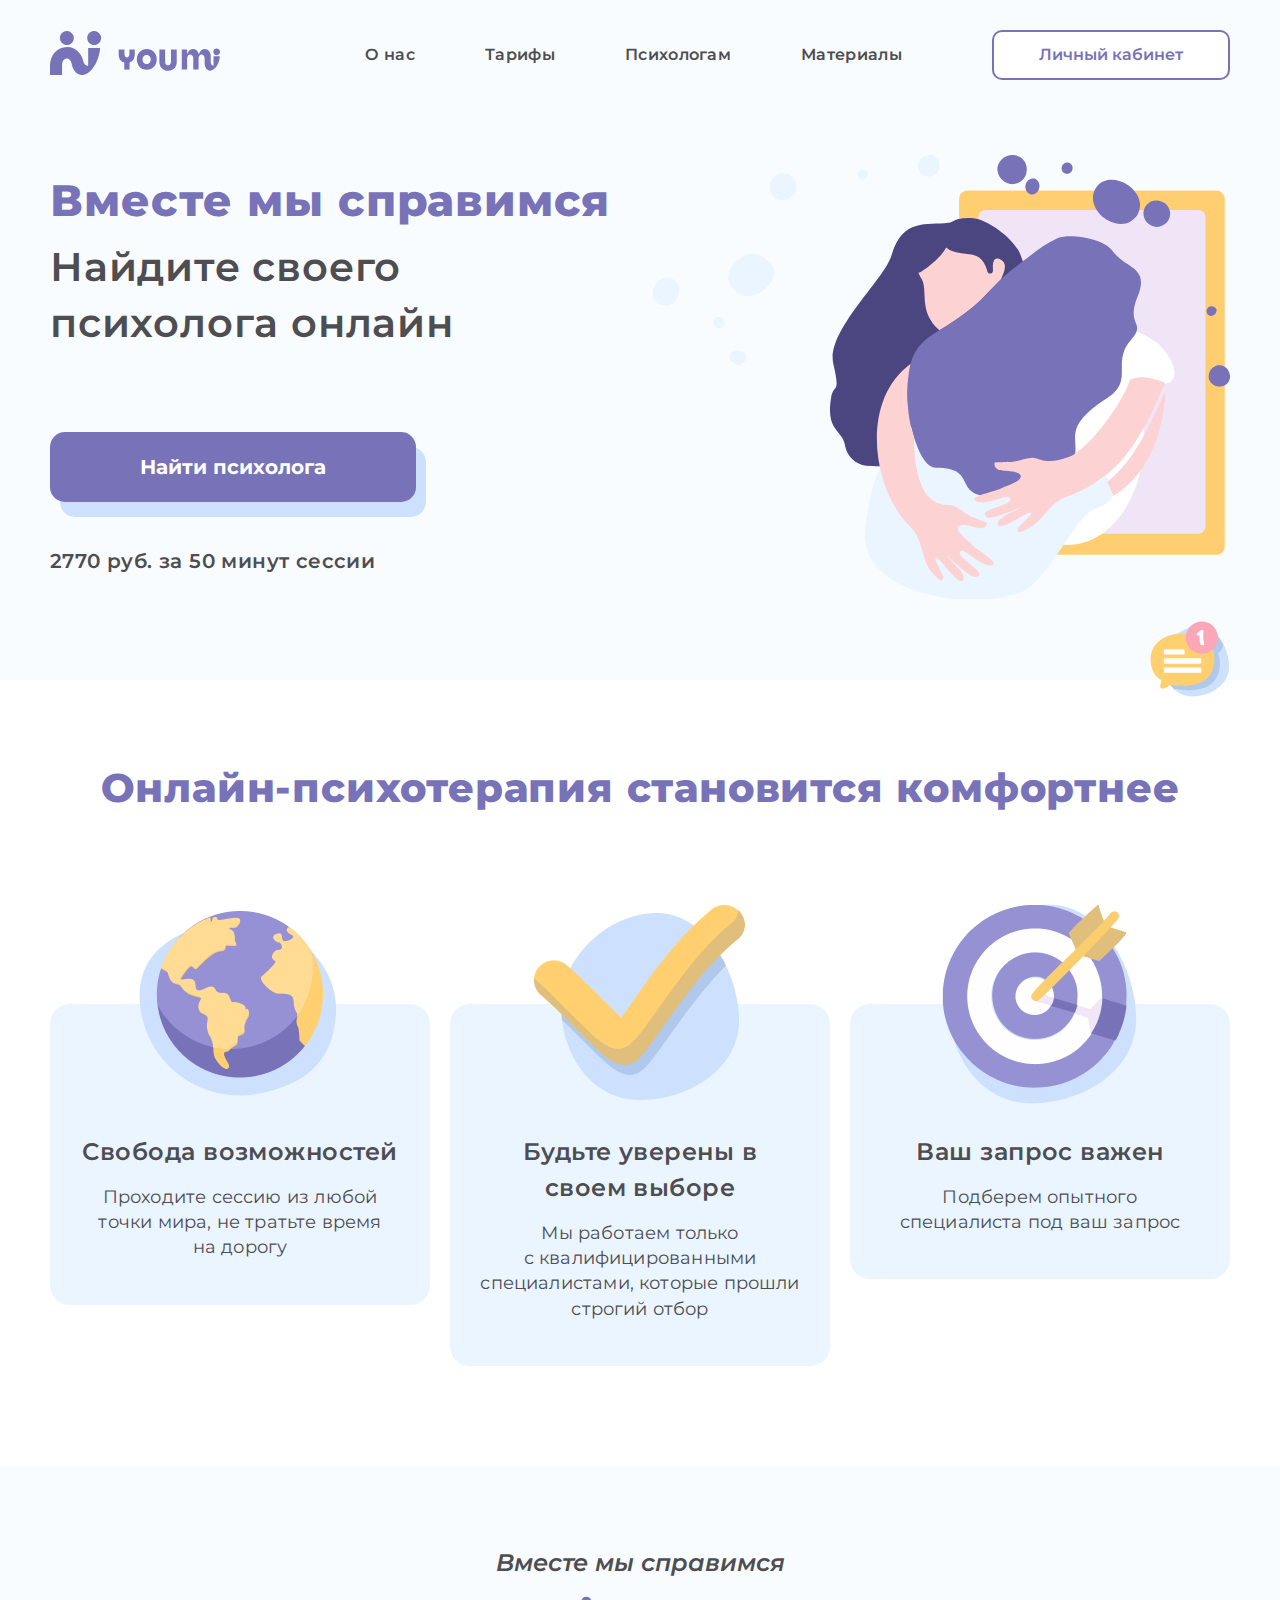
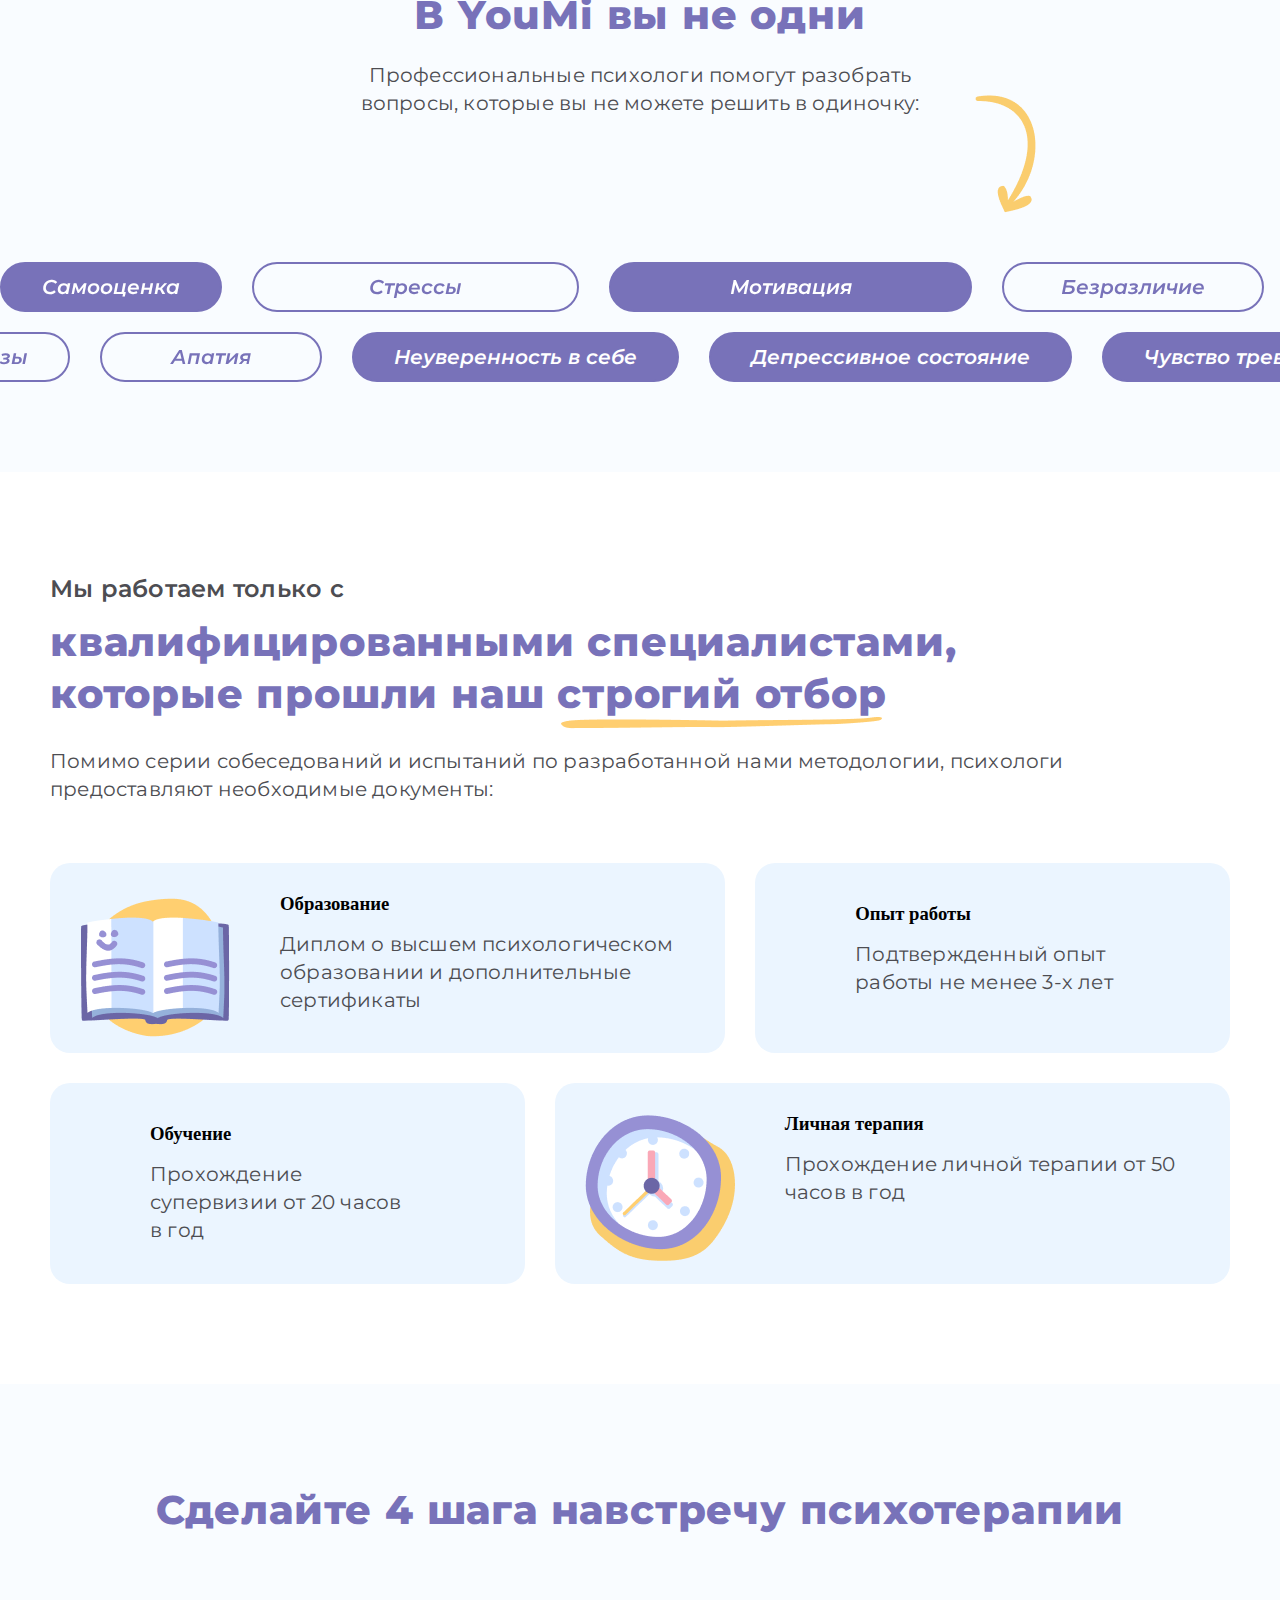
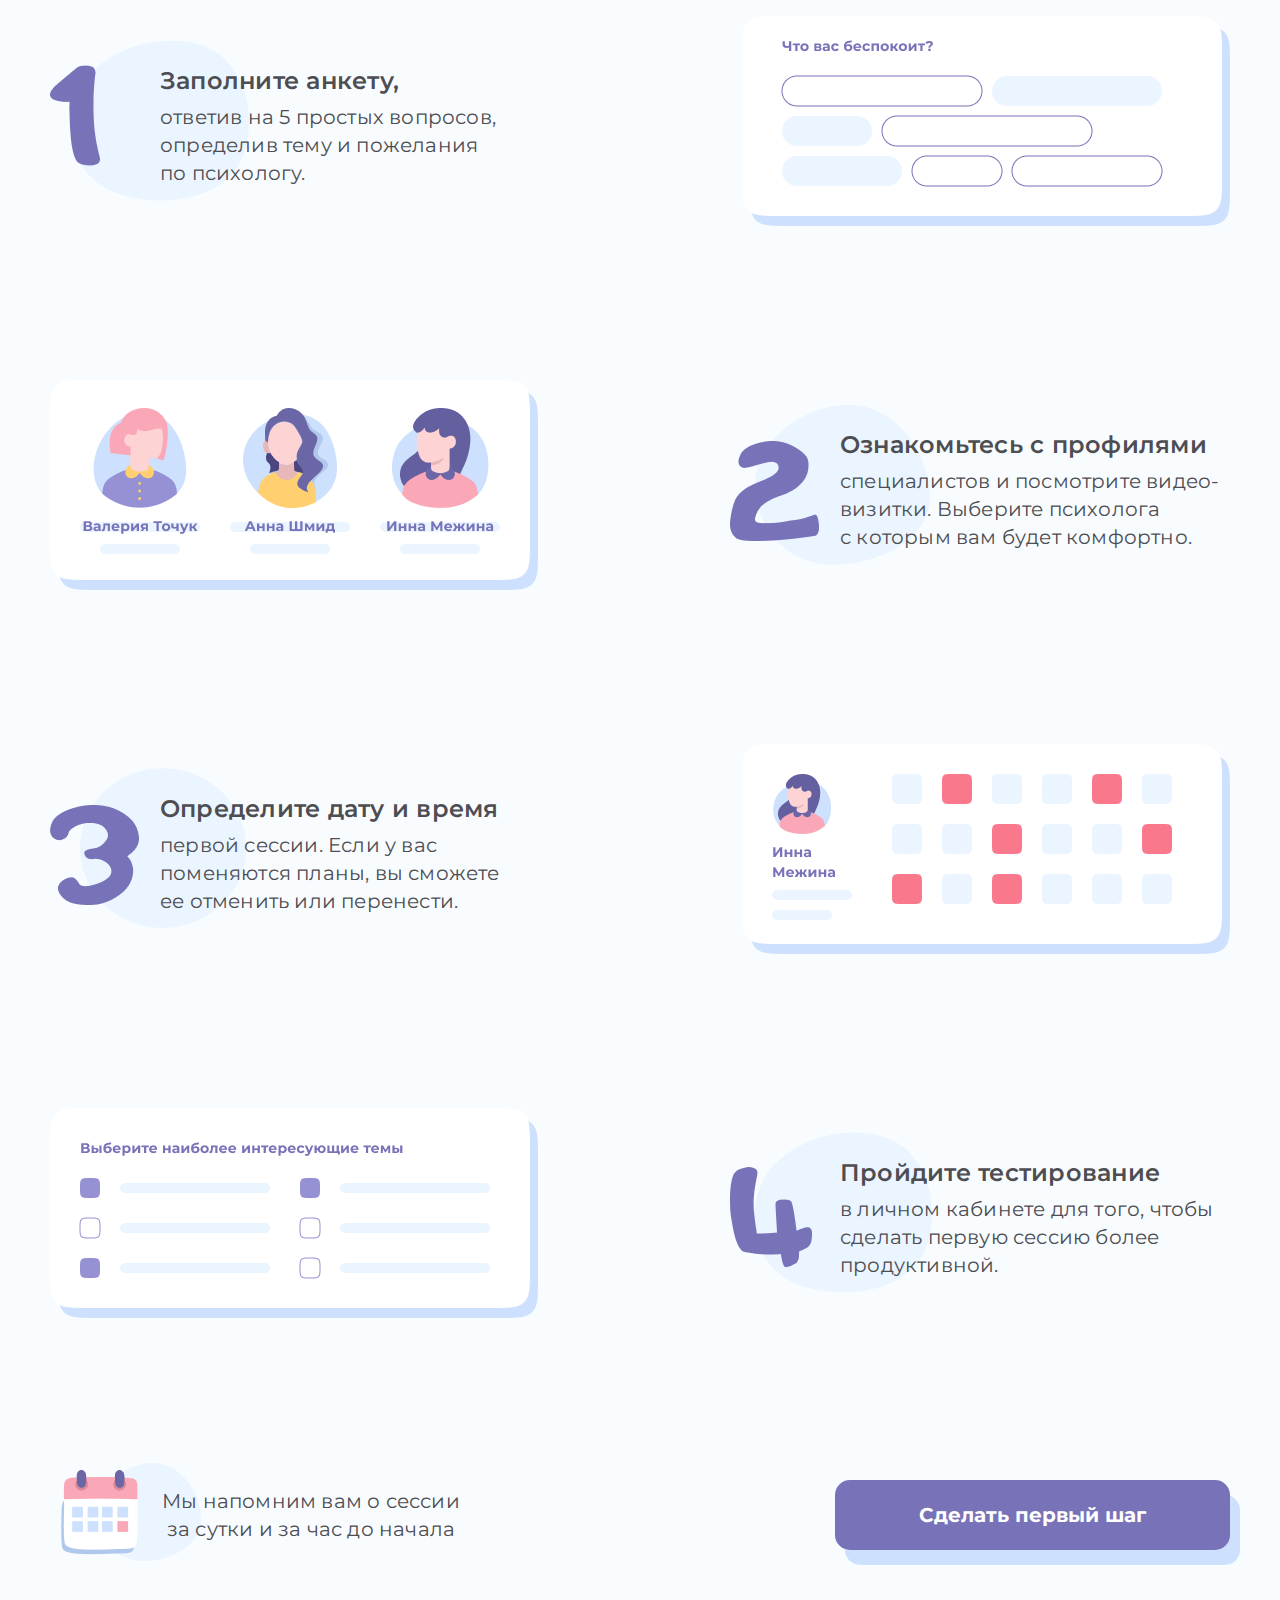
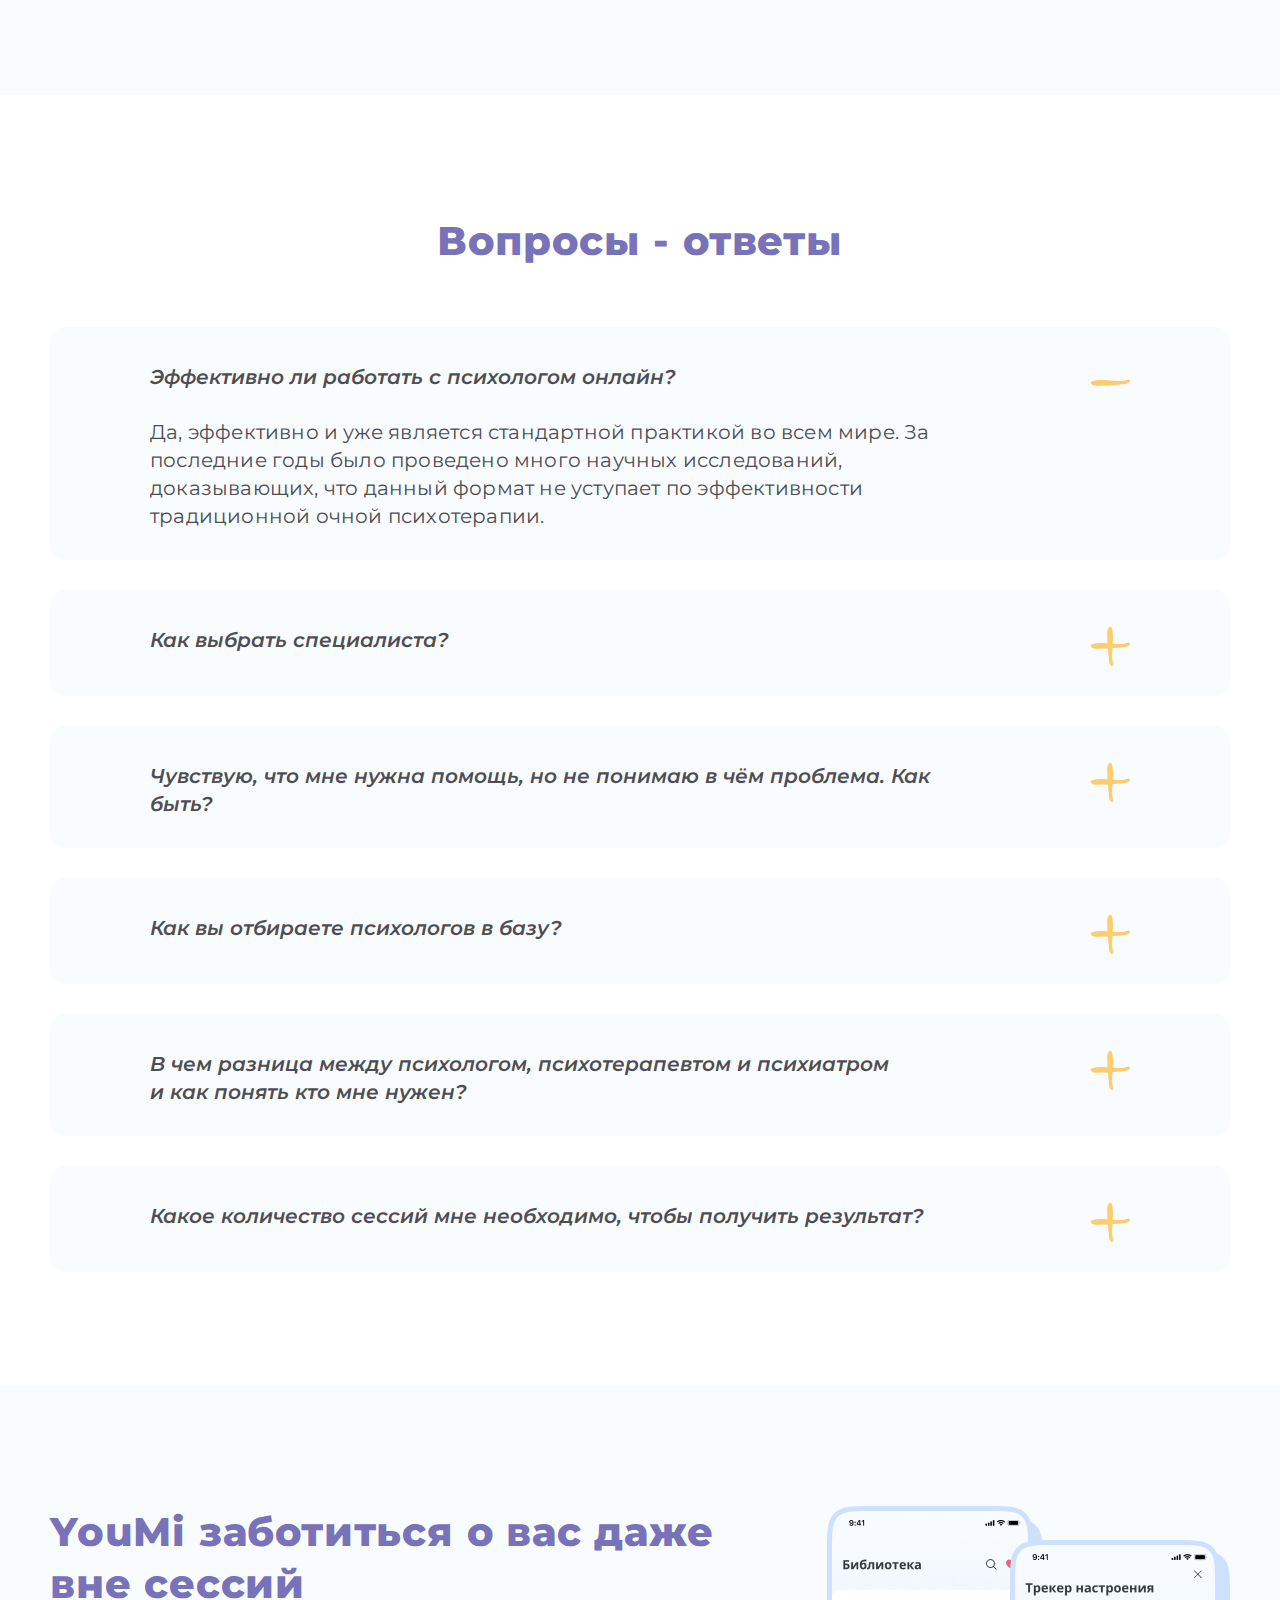
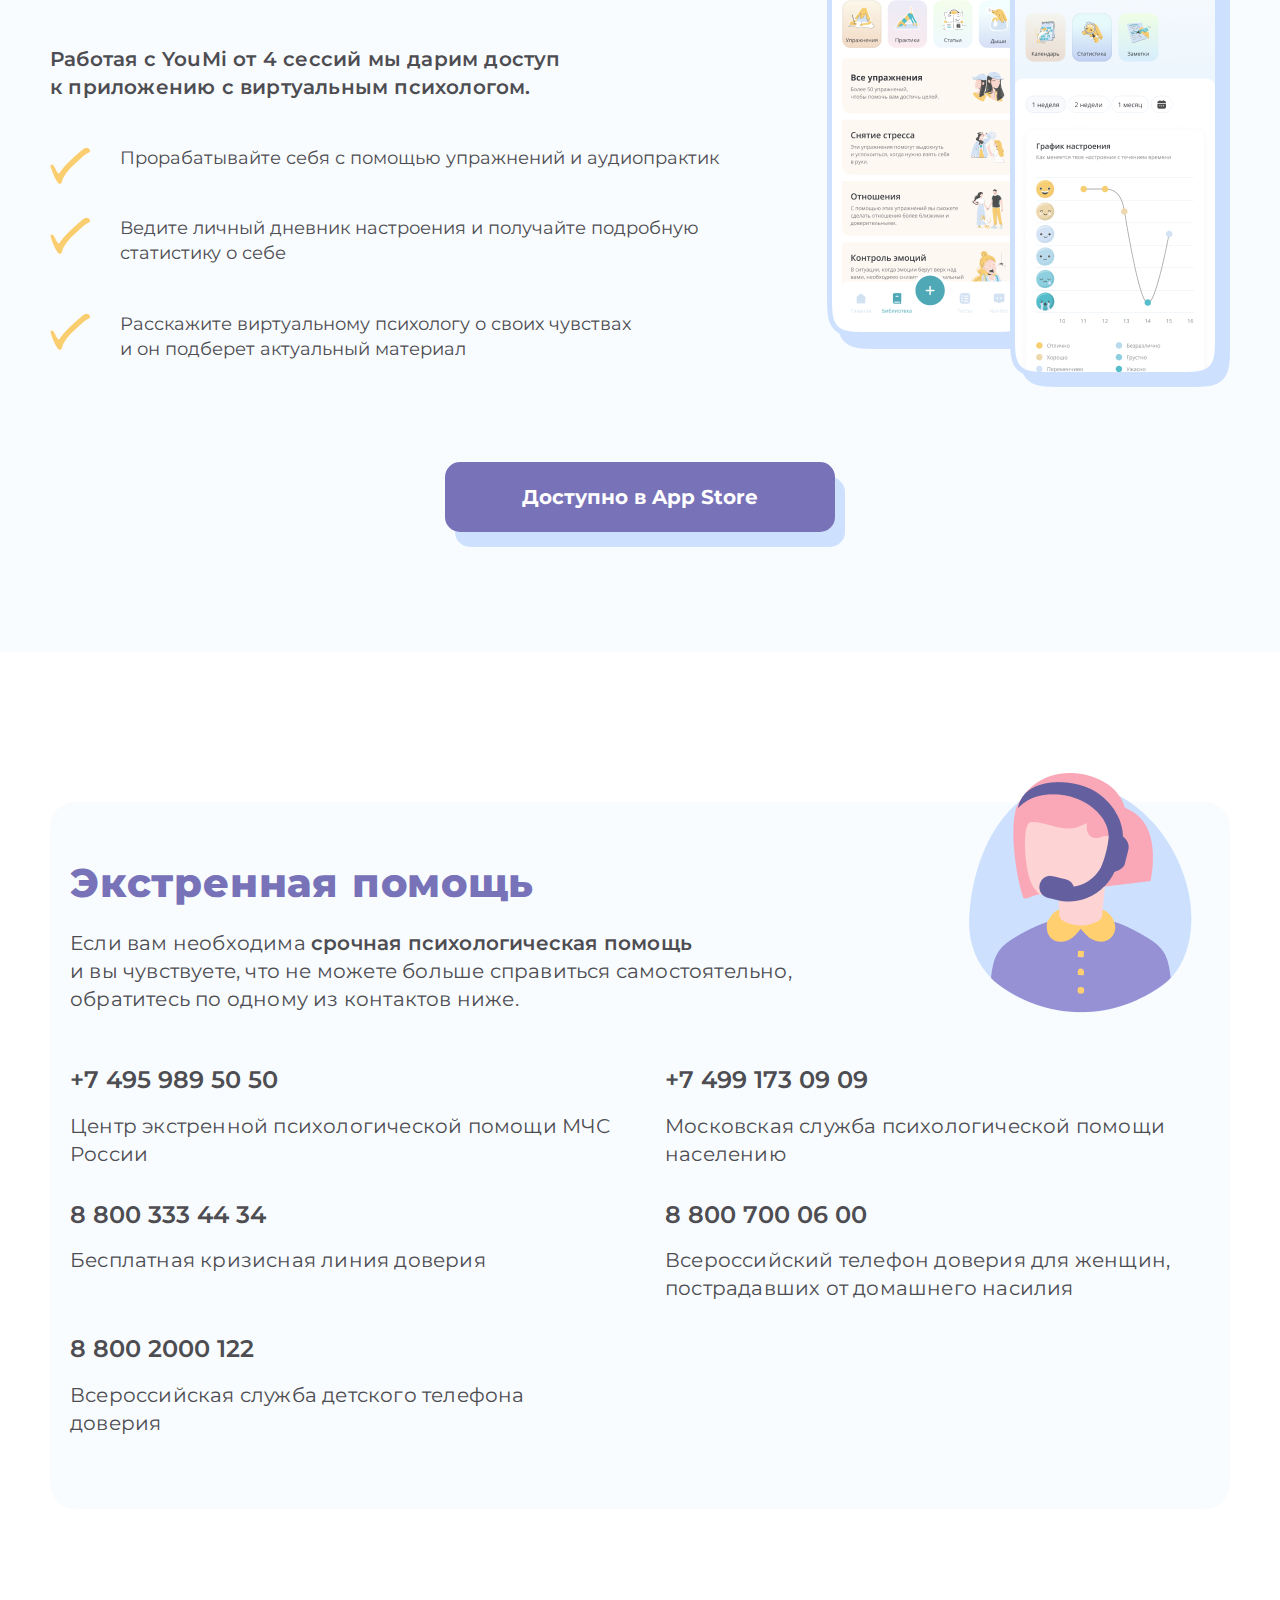
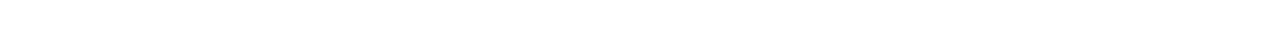
==== index.html @ cc3f5f49 "help" ====
<!DOCTYPE html>
<html lang="en">
<head>
    <meta charset="UTF-8">
    <meta http-equiv="X-UA-Compatible" content="IE=edge">
    <meta name="viewport" content="width=device-width, initial-scale=1.0">
    <link rel="stylesheet" href="css/style.css">
    <link rel="stylesheet" href="css/header.css">
    <link rel="stylesheet" href="css/home-page.css">
    <link rel="import" href="/header.html">
    <title>YouMi</title>
</head>
<body>
    <header class="header">
        <div class="container">
            <div class="header__body">
                <a href="#" class="header__logo"><img src="img/header/logo.svg" alt=""></a>
                <nav class="header__menu menu">
                    <div class="menu__wrapper">
                        <ul class="menu__list">
                            <li class="menu__item"><a href="#" class="menu__link">О нас</a></li>
                            <li class="menu__item"><a href="#" class="menu__link">Тарифы</a></li>
                            <li class="menu__item"><a href="#" class="menu__link">Психологам</a></li>
                            <li class="menu__item"><a href="#" class="menu__link">Материалы</a></li>
                        </ul>
                        <button class="menu__button">Личный кабинет</button>
                    </div>
                    <div class="menu__burger">
                    </div>
                </nav>
            </div>
        </div>
    </header>
     <main class="main">
        <section class="meet">
            <div class="container">
                <div class="meet__body">
                    <div class="meet__content content-meet">
                        <h3 class="content-meet__title title">Вместе мы справимся</h3>
                        <h1 class="content-meet__subtitle">Найдите своего психолога онлайн</h1>
                        <button class="content-meet__button button">Найти психолога</button>
                        <p class="content-meet__price">2770 руб. за 50 минут сессии</p>
                    </div>
                    <div class="meet__image">
                        <div class="meet__card-img">
                            <img src="img/home-page/meet/meet.svg" alt="">
                        </div>
                    </div>
                </div>
            </div>
        </section>
        <section class="online">
            <div class="container">
                <div class="online__body">
                    <h3 class="online__title title">Онлайн-психотерапия становится комфортнее</h3>
                    <div class="online__wrapper">
                        <article class="online__item item-online">
                            <div class="item-online__content">
                                <img src="img/home-page/online/world.png" alt="world" class="item-online__img">
                                <h3 class="item-online__title">Свобода возможностей</h3>
                                <p class="item-online__text">Проходите сессию из любой точки мира, не тратьте время на дорогу</p>
                            </div>
                        </article>
                        <article class="online__item item-online">
                            <div class="item-online__content">
                                <img src="img/home-page/online/check.png" alt="world" class="item-online__img">
                                <h3 class="item-online__title">Будьте уверены в своем выборе</h3>
                                <p class="item-online__text">Мы работаем только с квалифицированными специалистами, которые прошли строгий отбор</p>
                            </div>
                        </article>
                        <article class="online__item item-online">
                            <div class="item-online__content">
                                <img src="img/home-page/online/aim.png" alt="world" class="item-online__img">
                                <h3 class="item-online__title">Ваш запрос важен</h3>
                                <p class="item-online__text">Подберем опытного специалиста под ваш запрос</p>
                            </div>
                        </article>
                    </div>
                    <div class="online__slider">
                        <article class="online__item item-online">
                            <div class="item-online__content">
                                <img src="img/home-page/online/world.png" alt="world" class="item-online__img">
                                <h3 class="item-online__title">Свобода возможностей</h3>
                                <p class="item-online__text">Проходите сессию из любой точки мира, не тратьте время на дорогу</p>
                            </div>
                        </article>
                        <article class="online__item item-online">
                            <div class="item-online__content">
                                <img src="img/home-page/online/check.png" alt="world" class="item-online__img">
                                <h3 class="item-online__title">Будьте уверены в своем выборе</h3>
                                <p class="item-online__text">Мы работаем только с квалифицированными специалистами, которые прошли строгий отбор</p>
                            </div>
                        </article>
                        <article class="online__item item-online">
                            <div class="item-online__content">
                                <img src="img/home-page/online/aim.png" alt="world" class="item-online__img">
                                <h3 class="item-online__title">Ваш запрос важен</h3>
                                <p class="item-online__text">Подберем опытного специалиста под ваш запрос</p>
                            </div>
                        </article>
                    </div>
                </div>
            </div>
        </section>
        <section class="together">
           <div class="together__body">
                <div class="container">
                    <div class="together__content">
                        <h3 class="together__title">Вместе мы справимся</h3>
                        <h3 class="together__subtitle title">В YouMi вы не одни</h3>
                        <p class="together__text text">Профессиональные психологи помогут разобрать вопросы, которые вы не можете решить в одиночку:
                        </p>
                    </div>
                </div>
                <div class="together__container">
                    <div class="together__slider slider-together">
                        <button class="slider-together__item">Фобии</button>
                        <button class="slider-together__item">Неврозы</button>
                        <button class="slider-together__item slider-together__item_purple">Самооценка</button>
                        <button class="slider-together__item">Апатия</button>
                        <button class="slider-together__item">Стрессы</button>
                        <button class="slider-together__item slider-together__item_purple">Неуверенность в себе</button>
                        <button class="slider-together__item slider-together__item_purple">Мотивация</button>
                        <button class="slider-together__item slider-together__item_purple">Депрессивное состояние</button>
                        <button class="slider-together__item">Безразличие</button>
                        <button class="slider-together__item slider-together__item_purple">Чувство тревоги</button>
                        <button class="slider-together__item">Хроническая усталость</button>
                        <button class="slider-together__item">Отношения</button>
                        <button class="slider-together__item">Выгорание</button>
                        <button class="slider-together__item">Фобии</button>
                        <button class="slider-together__item">Неврозы</button>
                        <button class="slider-together__item slider-together__item_purple">Самооценка</button>
                        <button class="slider-together__item">Апатия</button>
                        <button class="slider-together__item">Стрессы</button>
                        <button class="slider-together__item slider-together__item_purple">Неуверенность в себе</button>
                        <button class="slider-together__item slider-together__item_purple">Мотивация</button>
                        <button class="slider-together__item slider-together__item_purple">Депрессивное состояние</button>
                        <button class="slider-together__item">Безразличие</button>
                        <button class="slider-together__item slider-together__item_purple">Чувство тревоги</button>
                        <button class="slider-together__item">Хроническая усталость</button>
                        <button class="slider-together__item">Отношения</button>
                        <button class="slider-together__item">Выгорание</button>
                    </div>
                </div>
            </div>
        </section>
        <section class="specialist">
            <div class="container">
                <div class="specialist__body">
                    <h3 class="specialist__title">Мы работаем только с</h3>
                    <h3 class="specialist__subtitle title">квалифицированными специалистами, которые прошли наш <span>строгий отбор</span></h3>
                    <p class="specialist__text text">Помимо серии собеседований и испытаний по разработанной нами методологии, психологи предоставляют необходимые документы:</p>
                    <div class="specialist__flex flex-specialist">
                        <div class="flex-specialist__item flex-specialist__item_long">
                           <img src="img/home-page/specialist/book.png" alt="">
                           <div class="flex-specialist__content">
                                <h3 class="flex-specialist__title">Образование</h3>
                                <p class="flex-specialist__text text">Диплом о высшем психологическом образовании и дополнительные сертификаты</p>
                           </div>
                        </div>
                       <div class="flex-specialist__item flex-specialist__item_short">
                            <div class="flex-specialist__content">
                                <h3 class="flex-specialist__title">Опыт работы</h3>
                                <p class="flex-specialist__text text">Подтвержденный опыт работы не менее 3-х лет</p>
                           </div>
                        </div>
                        <div class="flex-specialist__item flex-specialist__item_short">
                            <div class="flex-specialist__content">
                                <h3 class="flex-specialist__title">Обучение</h3>
                                <p class="flex-specialist__text text">Прохождение супервизии от 20 часов в год</p>
                           </div>
                        </div>
                        <div class="flex-specialist__item flex-specialist__item_long">
                            <img src="img/home-page/specialist/watch.png" alt="">
                           <div class="flex-specialist__content">
                                <h3 class="flex-specialist__title">Личная терапия</h3>
                                <p class="flex-specialist__text text">Прохождение личной терапии от 50 часов в год</p>
                           </div>
                        </div>
                       
                        
                    </div>
                    <!--Слайдер-->
                    <div class="specialist__slider slider-specialist">
                        <div class="slider-specialist__item ">
                           <div class="slider-specialist__content">
                                <h3 class="slider-specialist__title">Образование</h3>
                                <p class="slider-specialist__text text">Диплом о высшем психологическом образовании и дополнительные сертификаты</p>
                           </div>
                        </div>
                       <div class="slider-specialist__item">
                            <div class="slider-specialist__content">
                                <h3 class="slider-specialist__title">Опыт работы</h3>
                                <p class="slider-specialist__text text">Подтвержденный опыт работы не менее 3-х лет</p>
                           </div>
                        </div>
                        <div class="slider-specialist__item ">
                            <div class="slider-specialist__content">
                                <h3 class="slider-specialist__title">Обучение</h3>
                                <p class="slider-specialist__text text">Прохождение супервизии от 20 часов в год</p>
                           </div>
                        </div>
                        <div class="slider-specialist__item ">
                            <div class="slider-specialist__content">
                                <h3 class="slider-specialist__title">Личная терапия</h3>
                                <p class="slider-specialist__text text">Прохождение личной терапии от 50 часов в год</p>
                           </div>
                        </div>
                    </div>
                </div>
                
            </div>
        </section>
        <section class="step">
            <div class="container">
                <div class="step__body">
                    <div class="step__title title">Сделайте 4 шага навстречу психотерапии</div>
                    <div class="step__wrapper">
                        <div class="step__row row-step">
                            <article class="row-step__content">
                                <div class="row-step__title">Заполните анкету,</div>
                                <div class="row-step__text text">ответив на 5 простых вопросов, определив тему и пожелания по психологу.</div>
                                <picture>
                                    <source srcset="img/home-page/step/one-mini.png" media="(max-width:480px)">
                                    <img src="img/home-page/step/one.png" alt="" class="row-step__number">
                                </picture>
                            </article>
                            <div class="row-step__card">
                                <img src="img/home-page/step/warry.png" alt="">
                            </div>
                        </div>
                        <div class="step__row row-step">
                            <div class="row-step__card">
                                <img src="img/home-page/step/profile.png" alt="">
                            </div>
                            <article class="row-step__content">
                                <div class="row-step__title">Ознакомьтесь с профилями</div>
                                <div class="row-step__text text">специалистов и посмотрите видео-визитки. Выберите психолога с которым вам будет комфортно.</div>
                                <picture>
                                    <source srcset="img/home-page/step/two-mini.png" media="(max-width:480px)">
                                    <img src="img/home-page/step/two.png" alt="" class="row-step__number">
                                </picture>
                            </article>
                            
                        </div>
                        <div class="step__row row-step">
                            <article class="row-step__content">
                                <div class="row-step__title">Определите дату и время</div>
                                <div class="row-step__text text">первой сессии. Если у вас поменяются планы, вы сможете ее отменить или перенести.</div>
                                <picture>
                                    <source srcset="img/home-page/step/three-mini.png" media="(max-width:480px)">
                                    <img src="img/home-page/step/three.png" alt="" class="row-step__number">
                                </picture>
                            </article>
                            <div class="row-step__card">
                                <img src="img/home-page/step/date.png" alt="">
                            </div>
                        </div>
                        <div class="step__row row-step">
                            <div class="row-step__card">
                                <img src="img/home-page/step/text.png" alt="">
                            </div>
                            <article class="row-step__content">
                                <div class="row-step__title">Пройдите тестирование</div>
                                <div class="row-step__text text">в личном кабинете для того, чтобы сделать первую сессию более продуктивной.</div>
                                <picture>
                                    <source srcset="img/home-page/step/for-mini.png" media="(max-width:480px)">
                                    <img src="img/home-page/step/for.png" alt="" class="row-step__number">
                                </picture>
                            </article>
                        </div>
                    </div>
                    <div class="step__first-step first-step">
                        <div class="first-step__content">
                            <p class="first-step__text text">Мы напомним вам о сессии за сутки и за час до начала</p>
                        </div>
                        <button class="first-step__button button">Сделать первый шаг</button>
                    </div>
                    
                </div>
            </div>
        </section>
        <section class="ask">
            <div class="container">
                <div class="ask__body">
                    <h3 class="ask__title title">Вопросы - ответы</h3>
                    <div class="ask__wrapper">
                        <div class="ask__item item-ask item-ask_1 ">
                            <div class="item-ask__top">
                                <article class="item-ask__content">
                                    <h3 class="item-ask__title">Эффективно ли работать с психологом онлайн?</h3>
                                </article>
                                <div class="item-ask__icon item-ask__icon_1 open"></div>
                            </div>
                            <div class="item-ask__text text item-ask__text_1 open">Да, эффективно и уже является стандартной практикой во всем мире. 
                                За последние годы было проведено много научных исследований, доказывающих, что данный формат не уступает по эффективности традиционной очной психотерапии.</div>
                         </div>
                        <div class="ask__item item-ask item-ask_2 ">
                            <div class="item-ask__top">
                                <article class="item-ask__content">
                                    <h3 class="item-ask__title">Как выбрать специалиста?</h3>
                                </article>
                                <div class="item-ask__icon item-ask__icon_2"></div>
                            </div>
                            <div class="item-ask__text text item-ask__text_2">Да, эффективно и уже является стандартной практикой во всем мире. 
                                За последние годы было проведено много научных исследований, доказывающих, что данный формат не уступает по эффективности традиционной очной психотерапии.</div>
                         </div>

                         <div class="ask__item item-ask item-ask_3 ">
                            <div class="item-ask__top">
                                <article class="item-ask__content">
                                    <h3 class="item-ask__title">Чувствую, что мне нужна помощь, но не понимаю в чём проблема. 
                                        Как быть?</h3>
                                </article>
                                <div class="item-ask__icon item-ask__icon_3"></div>
                            </div>
                            <div class="item-ask__text text item-ask__text_3">Да, эффективно и уже является стандартной практикой во всем мире. 
                                За последние годы было проведено много научных исследований, доказывающих, что данный формат не уступает по эффективности традиционной очной психотерапии.</div>
                         </div>

                         <div class="ask__item item-ask item-ask_4 ">
                            <div class="item-ask__top">
                                <article class="item-ask__content">
                                    <h3 class="item-ask__title">Как вы отбираете психологов в базу?</h3>
                                </article>
                                <div class="item-ask__icon item-ask__icon_4"></div>
                            </div>
                            <div class="item-ask__text text item-ask__text_4">Да, эффективно и уже является стандартной практикой во всем мире. 
                                За последние годы было проведено много научных исследований, доказывающих, что данный формат не уступает по эффективности традиционной очной психотерапии.</div>
                         </div>

                         <div class="ask__item item-ask item-ask_5 ">
                            <div class="item-ask__top">
                                <article class="item-ask__content">
                                    <h3 class="item-ask__title">В чем разница между психологом, психотерапевтом и психиатром и как понять кто мне нужен?</h3>
                                </article>
                                <div class="item-ask__icon item-ask__icon_5"></div>
                            </div>
                            <div class="item-ask__text text item-ask__text_5">Да, эффективно и уже является стандартной практикой во всем мире. 
                                За последние годы было проведено много научных исследований, доказывающих, что данный формат не уступает по эффективности традиционной очной психотерапии.</div>
                         </div>

                         <div class="ask__item item-ask item-ask_6 ">
                            <div class="item-ask__top">
                                <article class="item-ask__content">
                                    <h3 class="item-ask__title">Какое количество сессий мне необходимо, чтобы получить результат?</h3>
                                </article>
                                <div class="item-ask__icon item-ask__icon_6"></div>
                            </div>
                            <div class="item-ask__text text item-ask__text_6">Да, эффективно и уже является стандартной практикой во всем мире. 
                                За последние годы было проведено много научных исследований, доказывающих, что данный формат не уступает по эффективности традиционной очной психотерапии.</div>
                         </div>











                        
                    </div>
                    <button class="ask__button button">Больше вопросов</button>
                </div>
            </div>
        </section>
        <section class="virtual">
            <div class="container">
                <div class="virtual__body">
                    <article class="virtual__content">
                        <h3 class="virtual__title title">YouMi заботиться о вас даже вне сессий</h3>
                        <p class="virtual__text">Работая с YouMi от 4 сессий мы дарим доступ к приложению с виртуальным психологом.</p>
                        <ul class="virtual__list">
                            <li class="virtual__item">Прорабатывайте себя с помощью упражнений и аудиопрактик</li>
                            <li class="virtual__item">Ведите личный дневник настроения и получайте подробную статистику о себе</li>
                            <li class="virtual__item">Расскажите виртуальному психологу о своих чувствах и он подберет актуальный материал</li>
                        </ul>
                    </article>
                    <button class="virtual__button button">Доступно в App Store</button>
                    
                </div>
            </div>
        </section>
        <section class="help">
            <div class="container">
                <div class="help__body">
                    <div class="help__inner">
                        <div class="help__info info-help">
                            <h3 class="info-help__title title">Экстренная помощь</h3>
                            <p class="info-help__text text">Если вам необходима <span>срочная психологическая помощь </span>и вы чувствуете, что не можете больше справиться самостоятельно, обратитесь по одному из контактов ниже.</p>
                        </div>
                        <div class="help__contact contact-help">
                            <div class="contact-help__item">
                                <h3 class="contact-help__title">+7 495 989 50 50</h3>
                                <p class="contact-help__text text">Центр экстренной психологической помощи МЧС России</p>
                            </div>
                            <div class="contact-help__item">
                                <h3 class="contact-help__title">+7 499 173 09 09</h3>
                                <p class="contact-help__text text">Московская служба психологической помощи населению</p>
                            </div>
                            <div class="contact-help__item">
                                <h3 class="contact-help__title">8 800 333 44 34</h3>
                                <p class="contact-help__text text">Бесплатная кризисная линия доверия</p>
                            </div>
                            <div class="contact-help__item">
                                <h3 class="contact-help__title">8 800 700 06 00</h3>
                                <p class="contact-help__text text">Всероссийский телефон доверия для женщин, пострадавших от домашнего насилия</p>
                            </div>
                            <div class="contact-help__item">
                                <h3 class="contact-help__title">8 800 2000 122</h3>
                                <p class="contact-help__text text">Всероссийская служба детского телефона доверия</p>
                            </div>
                        </div>
                    </div>
                    <img src="img/home-page/help/woman.png" alt="" class="help__woman">
                </div>
            </div>
        </section>
     </main>
     <script src="js/jquery.js"></script>
     <script src="js/slick.min.js"></script>
     <script src="js/main.js"></script>
</body>
</html>
---- css/style.css ----
@font-face {
  font-family: "Montserrat-Light";
  src: url("../fonts/Montserrat-Light.ttf");
  font-weight: 300;
}
@font-face {
  font-family: "Montserrat-LightItalic";
  src: url("../fonts/Montserrat-LightItalic.ttf");
  font-weight: 300;
  font-style: italic;
}
@font-face {
  font-family: "Montserrat-Regular";
  src: url("../fonts/Montserrat-Regular.ttf");
  font-weight: 400;
}
@font-face {
  font-family: "Montserrat-Italic";
  src: url("../fonts/Montserrat-Italic.ttf");
  font-weight: 400;
  font-style: italic;
}
@font-face {
  font-family: "Montserrat-Medium";
  src: url("../fonts/Montserrat-Medium.ttf");
  font-weight: 500;
}
@font-face {
  font-family: "Montserrat-MediumItalic";
  src: url("../fonts/Montserrat-MediumItalic.ttf");
  font-weight: 500;
  font-style: italic;
}
@font-face {
  font-family: "Montserrat-SemiBold";
  src: url("../fonts/Montserrat-SemiBold.ttf");
  font-weight: 600;
}
@font-face {
  font-family: "Montserrat-SemiBoldItalic";
  src: url("../fonts/Montserrat-SemiBoldItalic.ttf");
  font-weight: 600;
  font-style: italic;
}
@font-face {
  font-family: "Montserrat-Bold";
  src: url("../fonts/Montserrat-Bold.ttf");
  font-weight: 700;
}
@font-face {
  font-family: "Montserrat-BoldItalic";
  src: url("../fonts/Montserrat-BoldItalic.ttf");
  font-weight: 700;
  font-style: italic;
}
@font-face {
  font-family: "Montserrat-ExtraBold";
  src: url("../fonts/Montserrat-ExtraBold.ttf");
  font-weight: 800;
}
@font-face {
  font-family: "Montserrat-ExtraBoldItalic";
  src: url("../fonts/Montserrat-ExtraBoldItalic.ttf");
  font-weight: 800;
  font-style: italic;
}
* {
  margin: 0;
  padding: 0;
  box-sizing: border-box;
  list-style: none;
  text-decoration: none;
}

.lock {
  overflow: hidden;
}

.container {
  max-width: 1210px;
  padding: 0 15px;
  margin: 0 auto;
}
@media screen and (max-width: 768px) {
  .container {
    padding: 0 30px;
  }
}

.ibg {
  position: relative;
}
.ibg img {
  position: absolute;
  width: 100%;
  height: 100%;
  top: 0;
  left: 0;
  -o-object-fit: cover;
     object-fit: cover;
}

.button {
  min-height: 70px;
  font-family: var(--font-montserrat-norms-bold);
  font-size: 20px;
  line-height: 100%;
  color: #FFFFFF;
  display: inline-flex;
  align-items: center;
  justify-content: center;
  background: var(--main-color);
  border-radius: 15px;
  border: none;
  outline: none;
  cursor: pointer;
  box-shadow: 10px 15px 0px #CDE1FF;
}
.button:hover {
  box-shadow: 5px 5px 0px #CDE1FF;
}
.button:active {
  box-shadow: 0px 1px 0px #CDE1FF;
}
@media screen and (max-width: 768px) {
  .button {
    box-shadow: 5px 10px 0px #CDE1FF;
  }
}
@media screen and (max-width: 360px) {
  .button {
    font-size: 16px;
  }
}

.title {
  font-family: var(--font-montserrat-norms-extrabold);
  font-size: 40px;
  line-height: 130%;
  letter-spacing: 0.02em;
  color: #7872B9;
}
@media screen and (max-width: 640px) {
  .title {
    font-size: 18px;
  }
}

.text {
  font-family: var(--font-montserrat-norms-regular);
  font-size: 20px;
  line-height: 140%;
  letter-spacing: 0.01em;
  color: #4D4D52;
}
@media screen and (max-width: 480px) {
  .text {
    font-size: 14px;
  }
}
---- css/header.css ----
:root {
  --font-montserrat-norms-light:"Montserrat-Light",sans-serif;
  --font-montserrat-italic-light:"Montserrat-LightItalic",sans-serif;
  --font-montserrat-norms-regular:"Montserrat-Regular",sans-serif;
  --font-montserrat-italic-regular:"Montserrat-Italic",sans-serif;
  --font-montserrat-norms-medium:"Montserrat-Medium",sans-serif;
  --font-montserrat-italic-medium:"Montserrat-MediumItalic",sans-serif;
  --font-montserrat-norms-semibold:"Montserrat-SemiBold",sans-serif;
  --font-montserrat-italic-semibold:"Montserrat-SemiBoldItalic",sans-serif;
  --font-montserrat-norms-bold:"Montserrat-Bold",sans-serif;
  --font-montserrat-italic-bold:"Montserrat-BoldItalic",sans-serif;
  --font-montserrat-norms-extrabold:"Montserrat-ExtraBold",sans-serif;
  --font-montserrat-italic-extrabold:"Montserrat-ExtraBoldItalic",sans-serif;
  --main-color:#7872B9;
  --secondary-color:#4D4D52;
}

.header {
  padding-top: 30px;
  background: #F9FCFF;
}
.header__body {
  display: flex;
  justify-content: space-between;
  align-items: center;
  min-height: 50px;
}

.menu {
  display: flex;
  align-items: center;
}
.menu__wrapper {
  display: flex;
  align-items: center;
  transition: all 0.3s;
}
@media screen and (max-width: 920px) {
  .menu__wrapper {
    display: block;
    position: fixed;
    width: 100%;
    height: 100%;
    z-index: 5;
    top: -100%;
    left: 0;
    padding: 70px 15px 30px;
    background: rgba(152, 147, 251, 0.8);
    text-align: center;
  }
  .menu__wrapper.active {
    top: 0;
  }
}
.menu__list {
  display: flex;
  gap: 70px;
}
@media screen and (max-width: 1100px) {
  .menu__list {
    gap: 30px;
  }
}
@media screen and (max-width: 920px) {
  .menu__list {
    display: block;
  }
}
@media screen and (max-width: 920px) {
  .menu__item {
    margin-bottom: 30px;
  }
}
.menu__link {
  font-family: var(--font-montserrat-norms-semibold);
  font-size: 16px;
  line-height: 30px;
  letter-spacing: 0.02em;
  color: var(--secondary-color);
}
.menu__link:hover {
  text-decoration: underline;
}
@media screen and (max-width: 920px) {
  .menu__link {
    color: #fff;
    font-size: 36px;
  }
  .menu__link:hover {
    text-decoration: none;
  }
}
.menu__button {
  margin-left: 90px;
  min-height: 50px;
  display: flex;
  justify-content: center;
  align-items: center;
  font-family: var(--font-montserrat-norms-semibold);
  font-size: 16px;
  line-height: 22px;
  color: var(--main-color);
  border: 2px solid #7872B9;
  border-radius: 10px;
  background: #fff;
  padding: 0 45px;
  cursor: pointer;
  transition: all 0.3s;
}
@media screen and (min-width: 921px) {
  .menu__button:hover {
    background: rgba(215, 195, 230, 0.25);
  }
  .menu__button:active {
    color: #fff;
    background: #7872B9;
  }
}
@media screen and (max-width: 1100px) {
  .menu__button {
    margin-left: 20px;
  }
}
@media screen and (max-width: 920px) {
  .menu__button {
    margin: 0 auto;
  }
}
.menu__burger {
  width: 30px;
  height: 22px;
  background: url(../img/header/open.png) no-repeat;
  display: none;
  transition: all 0.3s;
}
@media screen and (max-width: 920px) {
  .menu__burger {
    display: block;
    position: relative;
    z-index: 10;
    cursor: pointer;
  }
}
.menu__burger.active {
  height: 30px;
  background: url(../img/header/close.png) no-repeat;
}
---- css/home-page.css ----
:root {
  --font-montserrat-norms-light:"Montserrat-Light",sans-serif;
  --font-montserrat-italic-light:"Montserrat-LightItalic",sans-serif;
  --font-montserrat-norms-regular:"Montserrat-Regular",sans-serif;
  --font-montserrat-italic-regular:"Montserrat-Italic",sans-serif;
  --font-montserrat-norms-medium:"Montserrat-Medium",sans-serif;
  --font-montserrat-italic-medium:"Montserrat-MediumItalic",sans-serif;
  --font-montserrat-norms-semibold:"Montserrat-SemiBold",sans-serif;
  --font-montserrat-italic-semibold:"Montserrat-SemiBoldItalic",sans-serif;
  --font-montserrat-norms-bold:"Montserrat-Bold",sans-serif;
  --font-montserrat-italic-bold:"Montserrat-BoldItalic",sans-serif;
  --font-montserrat-norms-extrabold:"Montserrat-ExtraBold",sans-serif;
  --font-montserrat-italic-extrabold:"Montserrat-ExtraBoldItalic",sans-serif;
  --main-color:#7872B9;
  --secondary-color:#4D4D52;
}

.meet {
  background: #F9FCFF;
  padding: 75px 0 81px 0;
}
@media screen and (max-width: 768px) {
  .meet {
    padding: 47px 0 72px 0;
  }
}
.meet__body {
  display: flex;
  -moz-column-gap: 15px;
       column-gap: 15px;
}
@media screen and (max-width: 768px) {
  .meet__body {
    flex-direction: column;
    row-gap: 30px;
  }
}
.meet__content {
  flex: 1 1 auto;
  display: flex;
  flex-direction: column;
  align-items: flex-start;
}
@media screen and (max-width: 768px) {
  .meet__content {
    text-align: center;
    align-items: center;
  }
}
.meet__image {
  flex: 0 0 49%;
  position: relative;
}
.meet__image:after {
  content: "";
  position: absolute;
  bottom: -100px;
  right: 0;
  width: 80px;
  height: 80px;
  background: url(../img/home-page/meet/chat.svg) center/cover no-repeat;
}
@media screen and (max-width: 768px) {
  .meet__image:after {
    bottom: -60px;
  }
}
@media screen and (max-width: 360px) {
  .meet__image:after {
    bottom: -52px;
    width: 40px;
    height: 40px;
  }
}
@media screen and (min-width: 769px) {
  .meet__card-img {
    position: relative;
    min-height: 444px;
    overflow: hidden;
  }
  .meet__card-img img {
    -o-object-fit: cover;
       object-fit: cover;
    position: absolute;
    width: 100%;
    height: 100%;
    top: 0;
    left: 0;
  }
}
@media screen and (max-width: 768px) {
  .meet__card-img {
    text-align: center;
  }
  .meet__card-img img {
    max-width: 100%;
  }
}

.content-meet__title {
  margin-top: 17px;
  margin-bottom: 10px;
  font-size: 44px;
}
@media screen and (max-width: 768px) {
  .content-meet__title {
    margin-bottom: 5px;
  }
}
@media screen and (max-width: 360px) {
  .content-meet__title {
    font-family: var(--font-montserrat-norms-bold);
    font-size: 24px;
  }
}
.content-meet__subtitle {
  font-family: var(--font-montserrat-norms-semibold);
  font-size: 40px;
  line-height: 140%;
  letter-spacing: 0.02em;
  color: var(--secondary-color);
  max-width: 430px;
  margin-bottom: 81px;
}
@media screen and (max-width: 768px) {
  .content-meet__subtitle {
    margin-bottom: 30px;
  }
}
@media screen and (max-width: 480px) {
  .content-meet__subtitle {
    font-size: 24px;
  }
}
.content-meet__button {
  padding: 0 90px;
  margin-bottom: 45px;
}
@media screen and (max-width: 880px) {
  .content-meet__button {
    padding: 0 70px;
  }
}
@media screen and (max-width: 768px) {
  .content-meet__button {
    margin-bottom: 30px;
  }
}
@media screen and (max-width: 480px) {
  .content-meet__button {
    padding: 0 50px;
  }
}
.content-meet__price {
  font-family: var(--font-montserrat-norms-semibold);
  color: var(--secondary-color);
  font-size: 20px;
  line-height: 140%;
  letter-spacing: 0.02em;
}
@media screen and (max-width: 360px) {
  .content-meet__price {
    font-size: 14px;
  }
}

.online {
  padding: 82px 0 100px;
}
@media screen and (max-width: 768px) {
  .online {
    padding: 40px 0 45px;
  }
}
.online__body {
  text-align: center;
}
.online__title {
  margin-bottom: 80px;
  max-width: 1200px;
}
@media screen and (max-width: 480px) {
  .online__title {
    font-size: 20px;
    margin-bottom: 30px;
  }
}
.online__wrapper {
  display: flex;
  gap: 20px;
}
@media screen and (max-width: 900px) {
  .online__wrapper {
    display: none;
  }
}
.online__item {
  flex: 0 1 33.333%;
}

.online__slider {
  display: none;
}
@media screen and (max-width: 900px) {
  .online__slider {
    display: block;
    position: relative;
  }
}
.online__slider .slick-list {
  overflow: hidden;
}
.online__slider .slick-track {
  display: flex;
  -moz-column-gap: 20px;
       column-gap: 20px;
}
.online__slider .slick-dots {
  margin-top: 40px;
  display: flex;
  justify-content: center;
  gap: 0 30px;
}
@media screen and (max-width: 480px) {
  .online__slider .slick-dots {
    margin-top: 20px;
  }
}
.online__slider .slick-dots li {
  width: 30px;
  height: 30px;
  background: #CDE1FF;
  border-radius: 50%;
  cursor: pointer;
}
.online__slider .slick-dots li button {
  display: none;
}
@media screen and (max-width: 480px) {
  .online__slider .slick-dots li {
    width: 10px;
    height: 10px;
  }
}
.online__slider .slick-dots .slick-active {
  background: #7872B9;
}
.online__slider .item-online__content {
  min-height: calc(100% - 70px);
}

.item-online {
  position: relative;
}
.item-online__content {
  margin-top: 110px;
  padding: 130px 30px 44px 30px;
  background: #EBF5FF;
  border-radius: 20px;
  text-align: center;
}
@media screen and (max-width: 992px) {
  .item-online__content {
    margin-top: 70px;
    padding: 90px 15px 44px 15px;
  }
}
@media screen and (max-width: 768px) {
  .item-online__content {
    margin-top: 60px;
    padding: 90px 20px 30px 20px;
  }
}
.item-online__title {
  font-family: var(--font-montserrat-norms-semibold);
  font-size: 24px;
  line-height: 150%;
  letter-spacing: 0.02em;
  color: #4D4D52;
  margin-bottom: 15px;
}
@media screen and (max-width: 480px) {
  .item-online__title {
    font-size: 18px;
  }
}
.item-online__text {
  font-family: var(--font-montserrat-norms-regular);
  font-size: 18px;
  line-height: 140%;
  letter-spacing: 0.01em;
  color: #4D4D52;
}
@media screen and (max-width: 480px) {
  .item-online__text {
    font-size: 14px;
  }
}
.item-online__img {
  position: absolute;
  top: 0;
  left: calc(50% - 110px);
}
@media screen and (max-width: 992px) {
  .item-online__img {
    width: 150px;
    height: 150px;
    left: calc(50% - 75px);
  }
}
@media screen and (max-width: 480px) {
  .item-online__img {
    width: 120px;
    height: 120px;
    left: calc(50% - 60px);
  }
}

.together {
  background: #F9FCFF;
}
.together__body {
  text-align: center;
  padding: 80px 0 90px;
}
@media screen and (max-width: 768px) {
  .together__body {
    padding: 40px 0 40px;
  }
}
.together__content {
  position: relative;
  display: inline-flex;
  flex-direction: column;
}
.together__content:after {
  content: "";
  position: absolute;
  width: 109px;
  height: 140px;
  background: url(../img/home-page/together/arrow.png) no-repeat;
  bottom: -100px;
  right: -107px;
}
@media screen and (max-width: 992px) {
  .together__content:after {
    transform: rotate(30deg) scale(0.45);
    bottom: -100px;
    right: -10px;
  }
}
.together__title {
  font-family: var(--font-montserrat-italic-semibold);
  font-size: 24px;
  line-height: 140%;
  color: var(--secondary-color);
  margin-bottom: 10px;
}
.together__subtitle {
  margin-bottom: 20px;
}
.together__text {
  max-width: 578px;
  margin: 0 auto;
}

.together__container {
  max-width: 1600px;
  margin: 0 auto;
}

.slider-together {
  margin-top: 145px;
  cursor: pointer;
}
@media screen and (max-width: 768px) {
  .slider-together {
    margin-top: 80px;
  }
}
.slider-together .slick-list {
  overflow: hidden;
}
.slider-together .slick-track {
  display: flex;
  -moz-column-gap: 30px;
       column-gap: 30px;
}
@media screen and (max-width: 768px) {
  .slider-together .slick-track {
    -moz-column-gap: 15px;
         column-gap: 15px;
  }
}
.slider-together .slick-slide {
  display: flex;
  flex-direction: column;
  row-gap: 20px;
}
.slider-together .slick-slide div:last-child {
  transform: translate(100px, 0);
}
@media screen and (max-width: 768px) {
  .slider-together .slick-slide {
    row-gap: 15px;
  }
}
.slider-together__item {
  border: 2px solid #7872B9;
  border-radius: 40px;
  min-height: 50px;
  padding: 0 40px;
  display: flex !important;
  justify-content: center;
  align-items: center;
  text-align: center;
  font-family: var(--font-montserrat-italic-semibold);
  font-size: 20px;
  line-height: 120%;
  color: var(--main-color);
  outline: none;
  background: none;
}
@media screen and (max-width: 768px) {
  .slider-together__item {
    font-size: 14px;
    min-height: 50px;
    padding: 0 27px;
  }
}
.slider-together__item_purple {
  color: #fff;
  background: #7872B9;
}
@media screen and (max-width: 768px) {
  .slider-together__item_purple {
    font-size: 14px;
    min-height: 50px;
    padding: 0 27px;
  }
}

.specialist {
  padding: 100px 0;
}
@media screen and (max-width: 768px) {
  .specialist {
    padding: 40px 0;
  }
}
.specialist__title {
  font-family: var(--font-montserrat-norms-semibold);
  font-size: 24px;
  line-height: 140%;
  letter-spacing: 0.01em;
  color: #4D4D52;
  margin-bottom: 10px;
}
.specialist__subtitle {
  max-width: 1080px;
  margin-bottom: 27px;
}
.specialist__subtitle span {
  position: relative;
}
.specialist__subtitle span:after {
  position: absolute;
  content: "";
  bottom: -11px;
  right: 5px;
  width: 321px;
  height: 12px;
  background: url(../img/home-page/specialist/arrow-yellow.png) no-repeat;
}
@media screen and (max-width: 640px) {
  .specialist__subtitle span:after {
    transform: scale(0.5);
    right: -90px;
  }
}

.flex-specialist {
  display: flex;
  flex-wrap: wrap;
  margin-top: 60px;
  gap: 30px;
}
@media screen and (max-width: 640px) {
  .flex-specialist {
    display: none;
  }
}
@media screen and (max-width: 1100px) {
  .flex-specialist {
    gap: 20px;
  }
}
.flex-specialist__item {
  background: #EBF5FF;
  border-radius: 20px;
  display: flex;
  align-items: flex-start;
  gap: 50px;
}
@media screen and (max-width: 1100px) {
  .flex-specialist__item {
    gap: 20px;
  }
}
.flex-specialist__item_long {
  flex: 1 0 57%;
  padding: 30px 20px 10px 30px;
}
.flex-specialist__item_short {
  flex: 1 0 40%;
  padding: 40px 90px 40px 100px;
}
@media screen and (max-width: 1100px) {
  .flex-specialist__item_short {
    padding: 30px 30px 40px 40px;
  }
}
@media screen and (max-width: 640px) {
  .flex-specialist__item_short {
    flex: 1 0 100%;
  }
}
@media screen and (max-width: 1110px) {
  .flex-specialist__item img {
    width: 100px;
    height: 100px;
  }
}
.flex-specialist__title {
  margin-bottom: 15px;
}

.slider-specialist {
  display: none;
}
@media screen and (max-width: 640px) {
  .slider-specialist {
    display: block;
    margin-top: 40px;
  }
}
.slider-specialist .slick-list {
  overflow: hidden;
}
.slider-specialist .slick-track {
  display: flex;
  gap: 10px;
}
.slider-specialist .slick-dots {
  margin-top: 20px;
  display: flex;
  gap: 30px;
  justify-content: center;
}
.slider-specialist .slick-dots li {
  width: 30px;
  height: 30px;
  border-radius: 50%;
  background: #CDE1FF;
  cursor: pointer;
}
.slider-specialist .slick-dots li button {
  display: none;
}
@media screen and (max-width: 360px) {
  .slider-specialist .slick-dots li {
    width: 10px;
    height: 10px;
  }
}
.slider-specialist .slick-dots .slick-active {
  background: #7872B9;
}
.slider-specialist__item {
  background: #F9FCFF;
  border-radius: 15px;
  padding: 30px 20px;
}
@media screen and (max-width: 360px) {
  .slider-specialist__item {
    padding: 30px 10px;
  }
}
.slider-specialist__content {
  text-align: center;
}
.slider-specialist__title {
  font-family: var(--font-montserrat-norms-semibold);
  font-size: 18px;
  line-height: 140%;
  letter-spacing: 0.01em;
  color: var(--secondary-color);
  margin-bottom: 8px;
}
.slider-specialist__text {
  font-family: var(--font-montserrat-norms-regular);
  font-size: 20px;
  line-height: 140%;
  color: #4D4D52;
  max-width: 400px;
  margin: 0 auto;
}

.step {
  padding: 100px 0 138px;
  background: #F9FCFF;
}
@media screen and (max-width: 768px) {
  .step {
    padding: 40px 0 50px;
  }
}
.step__body {
  text-align: center;
}
.step__title {
  margin-bottom: 80px;
}
.step__wrapper {
  display: flex;
  flex-direction: column;
  gap: 150px;
}
@media screen and (max-width: 768px) {
  .step__wrapper {
    gap: 50px;
  }
}

.row-step {
  display: flex;
  justify-content: space-between;
  -moz-column-gap: 20px;
       column-gap: 20px;
  row-gap: 10px;
}
.row-step__content {
  flex: 0 1 500px;
  text-align: left;
  padding: 48px 0 40px 110px;
  position: relative;
  min-height: 210px;
}
@media screen and (max-width: 480px) {
  .row-step__content {
    padding: 80px 10px 0 10px;
    text-align: center;
    min-height: 0;
  }
}
.row-step__title {
  position: relative;
  z-index: 5;
  font-family: var(--font-montserrat-norms-semibold);
  font-size: 24px;
  line-height: 140%;
  letter-spacing: 0.01em;
  color: #4D4D52;
  margin-bottom: 5px;
}
@media screen and (max-width: 480px) {
  .row-step__title {
    font-size: 16px;
  }
}
.row-step__text {
  max-width: 390px;
  position: relative;
  z-index: 5;
}
.row-step__number {
  position: absolute;
  top: 24px;
  left: 0;
}
@media screen and (max-width: 480px) {
  .row-step__number {
    top: 0;
    left: calc(50% - 25px);
  }
}
@media screen and (max-width: 768px) {
  .row-step__card {
    display: none;
  }
}
.row-step__card img {
  width: 100%;
  height: auto;
}

.first-step {
  display: flex;
  justify-content: space-between;
  align-items: center;
  margin-top: 150px;
  min-height: 85px;
}
@media screen and (max-width: 992px) {
  .first-step {
    flex-direction: column;
  }
}
@media screen and (max-width: 768px) {
  .first-step {
    margin-top: 50px;
  }
}
.first-step__content {
  position: relative;
}
.first-step__content:before {
  content: "";
  position: absolute;
  z-index: 0;
  top: -25px;
  left: 0;
  width: 151px;
  height: 100px;
  background: url(../img/home-page/step/calendar.png) no-repeat;
}
@media screen and (max-width: 992px) {
  .first-step__content:before {
    background: url(../img/home-page/step/calendar-mini.png) no-repeat;
    width: 54px;
    height: 52px;
    top: -25px;
    left: calc(50% - 27px);
    transform: scale(2);
  }
}
@media screen and (max-width: 480px) {
  .first-step__content:before {
    transform: scale(1);
  }
}
@media screen and (max-width: 992px) {
  .first-step__content {
    padding-top: 65px;
  }
}
.first-step__text {
  padding-left: 105px;
  max-width: 417px;
  position: relative;
  z-index: 5;
}
@media screen and (max-width: 992px) {
  .first-step__text {
    max-width: 215px;
    padding-left: 0;
    margin-bottom: 40px;
  }
}
.first-step__button {
  padding: 0 84px;
}
@media screen and (max-width: 480px) {
  .first-step__button {
    padding: 0 50px;
    font-size: 16px;
  }
}

.ask {
  padding: 120px 0 114px;
}
@media screen and (max-width: 768px) {
  .ask {
    padding: 48px 0 50px;
  }
}
.ask__body {
  text-align: center;
}
.ask__title {
  margin-bottom: 60px;
}
.ask__wrapper {
  display: flex;
  flex-direction: column;
  row-gap: 30px;
}
@media screen and (max-width: 768px) {
  .ask__wrapper {
    row-gap: 25px;
  }
}
.ask__button {
  margin-top: 40px;
  padding: 0 10px;
  max-width: 290px;
  width: 100%;
}
@media screen and (min-width: 768px) {
  .ask__button {
    display: none;
  }
}

.item-ask {
  background: #F9FCFF;
  border-radius: 15px;
  padding: 36px 100px 30px 100px;
}
@media screen and (max-width: 768px) {
  .item-ask {
    padding: 20px 20px 20px 20px;
    -moz-column-gap: 30px;
         column-gap: 30px;
  }
}
.item-ask__top {
  display: flex;
  justify-content: space-between;
  align-items: flex-start;
  -moz-column-gap: 60px;
       column-gap: 60px;
}
@media screen and (max-width: 768px) {
  .item-ask__top {
    -moz-column-gap: 10px;
         column-gap: 10px;
  }
}
.item-ask__top img {
  cursor: pointer;
}
@media screen and (max-width: 768px) {
  .item-ask__top img {
    width: 30px;
    height: 30px;
  }
}
.item-ask__content {
  max-width: 780px;
  text-align: left;
}
.item-ask__title {
  font-family: var(--font-montserrat-italic-semibold);
  font-size: 20px;
  line-height: 140%;
  color: var(--secondary-color);
}
@media screen and (max-width: 480px) {
  .item-ask__title {
    font-size: 16px;
  }
}
.item-ask__text {
  margin-top: 15px;
  max-width: 780px;
  text-align: left;
  margin-right: 100px;
  display: none;
}
@media screen and (max-width: 768px) {
  .item-ask__text {
    margin-right: 0;
  }
}
.item-ask__text.open {
  display: block;
}
.item-ask__icon {
  width: 40px;
  height: 40px;
  min-width: 40px;
  background: url(../img/home-page/ask/plus.png) center no-repeat;
  cursor: pointer;
  transition: all 0.3s;
}
@media screen and (max-width: 768px) {
  .item-ask__icon {
    width: 30px;
    height: 30px;
    background-size: cover;
    flex: 0 0 30px;
    min-width: 30px;
  }
}
.item-ask__icon.open {
  background: url(../img/home-page/ask/minus.png) center no-repeat;
}

.virtual {
  padding: 120px 0;
  background: #F9FCFF;
}
@media screen and (max-width: 768px) {
  .virtual {
    padding: 40px 0 50px;
  }
}
.virtual__body {
  text-align: center;
  position: relative;
  background: url(../img/home-page/virtual/phone.png) 100% 0 no-repeat;
}
@media screen and (max-width: 1160px) {
  .virtual__body {
    background: url(../img/home-page/virtual/phone.png) 100% 0 no-repeat;
  }
  .virtual__body:before {
    content: "";
    position: absolute;
    top: 0;
    left: 0;
    width: 100%;
    height: 100%;
    background: #F9FCFF;
    opacity: 0.7;
  }
}
@media screen and (max-width: 480px) {
  .virtual__body {
    background: url(../img/home-page/virtual/mini-phone.png) no-repeat;
    background-position: bottom 100px left 50%;
  }
  .virtual__body:before {
    display: none;
  }
}
.virtual__content {
  max-width: 680px;
  text-align: left;
}
@media screen and (max-width: 480px) {
  .virtual__content {
    padding-bottom: 337px;
  }
}
.virtual__title {
  margin-bottom: 35px;
  z-index: 1;
  position: relative;
}
.virtual__text {
  font-family: var(--font-montserrat-norms-semibold);
  font-size: 20px;
  line-height: 140%;
  letter-spacing: 0.01em;
  color: #4D4D52;
  max-width: 580px;
  margin-bottom: 45px;
  position: relative;
  z-index: 1;
}
.virtual__list {
  display: flex;
  flex-direction: column;
  row-gap: 45px;
}
.virtual__item {
  font-family: var(--font-montserrat-norms-regular);
  font-size: 18px;
  line-height: 140%;
  color: var(--secondary-color);
  padding-left: 70px;
  position: relative;
}
.virtual__item::before {
  content: "";
  position: absolute;
  left: 0;
  top: 0;
  width: 40px;
  height: 40px;
  background: url(../img/home-page/virtual/check.png) center/cover no-repeat;
}
@media screen and (max-width: 480px) {
  .virtual__item::before {
    width: 20px;
    height: 20px;
  }
}
@media screen and (max-width: 480px) {
  .virtual__item {
    padding-left: 40px;
  }
}
.virtual__button {
  max-width: 390px;
  width: 100%;
  padding: 10px;
  margin: 100px auto 0 auto;
  position: relative;
  z-index: 1;
}
@media screen and (max-width: 480px) {
  .virtual__button {
    margin: 50px auto 0 auto;
  }
}

.help {
  padding: 150px 0 120px;
}
@media screen and (max-width: 768px) {
  .help {
    padding: 50px 0;
  }
}
.help__body {
  background: #F9FCFF;
  border-radius: 25px;
  display: flex;
  justify-content: flex-end;
  padding: 55px 0 72px;
  position: relative;
}
.help__inner {
  padding: 0 20px;
}
.help__woman {
  position: absolute;
  top: -29px;
  right: 30px;
}
@media screen and (max-width: 768px) {
  .help__woman {
    width: 90px;
    height: 90px;
    top: -24px;
    right: 10px;
  }
}
@media screen and (max-width: 340px) {
  .help__woman {
    width: 90px;
    height: 90px;
    top: -30px;
    right: 0px;
  }
}

.info-help {
  padding-right: 300px;
  margin-bottom: 50px;
}
@media screen and (max-width: 768px) {
  .info-help {
    padding-right: 120px;
  }
}
@media screen and (max-width: 480px) {
  .info-help {
    padding-right: 0;
  }
}
.info-help__title {
  margin-bottom: 20px;
  max-width: 780px;
}
@media screen and (max-width: 480px) {
  .info-help__title {
    margin-right: 70px;
  }
}
.info-help__text {
  max-width: 780px;
}
.info-help__text span {
  font-family: var(--font-montserrat-norms-semibold);
}

.contact-help {
  display: grid;
  grid-template: 1fr/repeat(2, 1fr);
  gap: 30px 50px;
}
@media screen and (max-width: 768px) {
  .contact-help {
    gap: 30px 20px;
  }
}
@media screen and (max-width: 640px) {
  .contact-help {
    grid-template: 1fr/repeat(1, 1fr);
  }
}
.contact-help__title {
  font-family: var(--font-montserrat-norms-semibold);
  font-size: 24px;
  line-height: 140%;
  color: var(--secondary-color);
  margin-bottom: 15px;
}
@media screen and (max-width: 480px) {
  .contact-help__title {
    font-size: 18px;
    margin-bottom: 8px;
  }
}
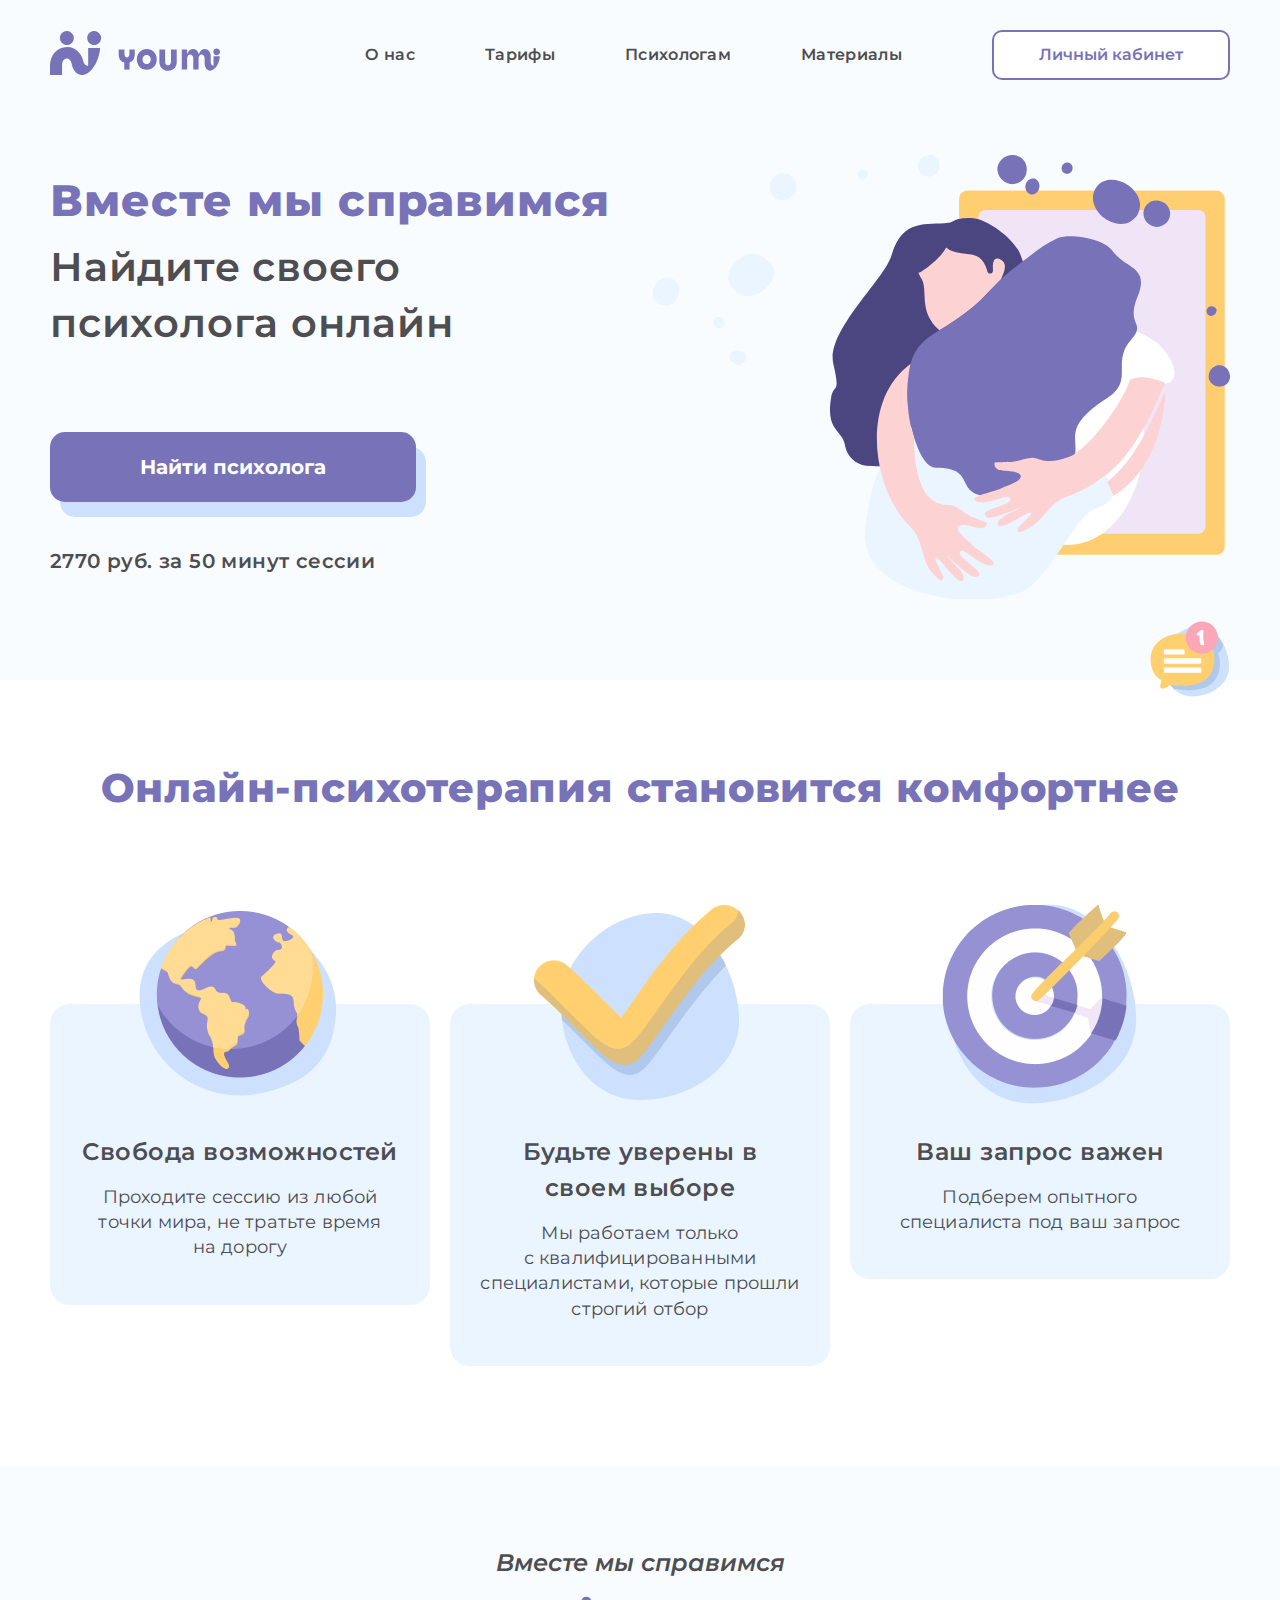
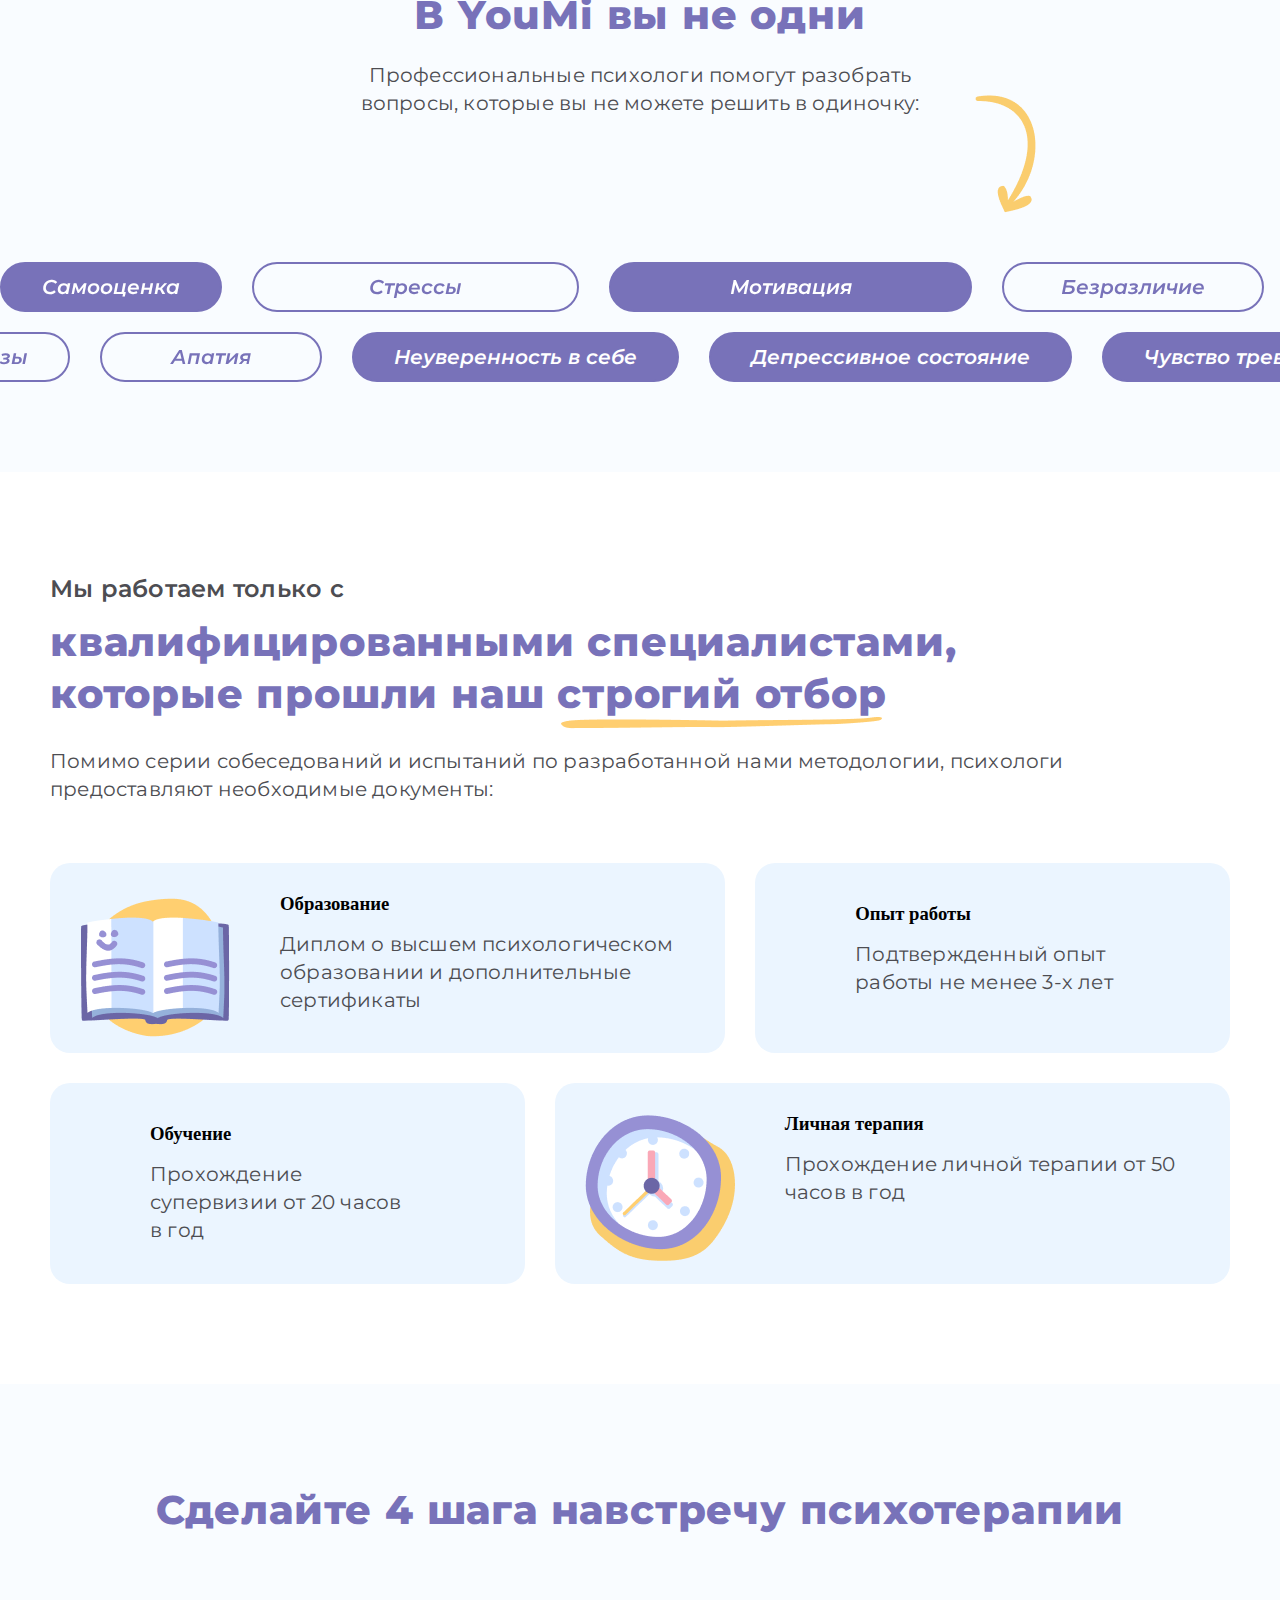
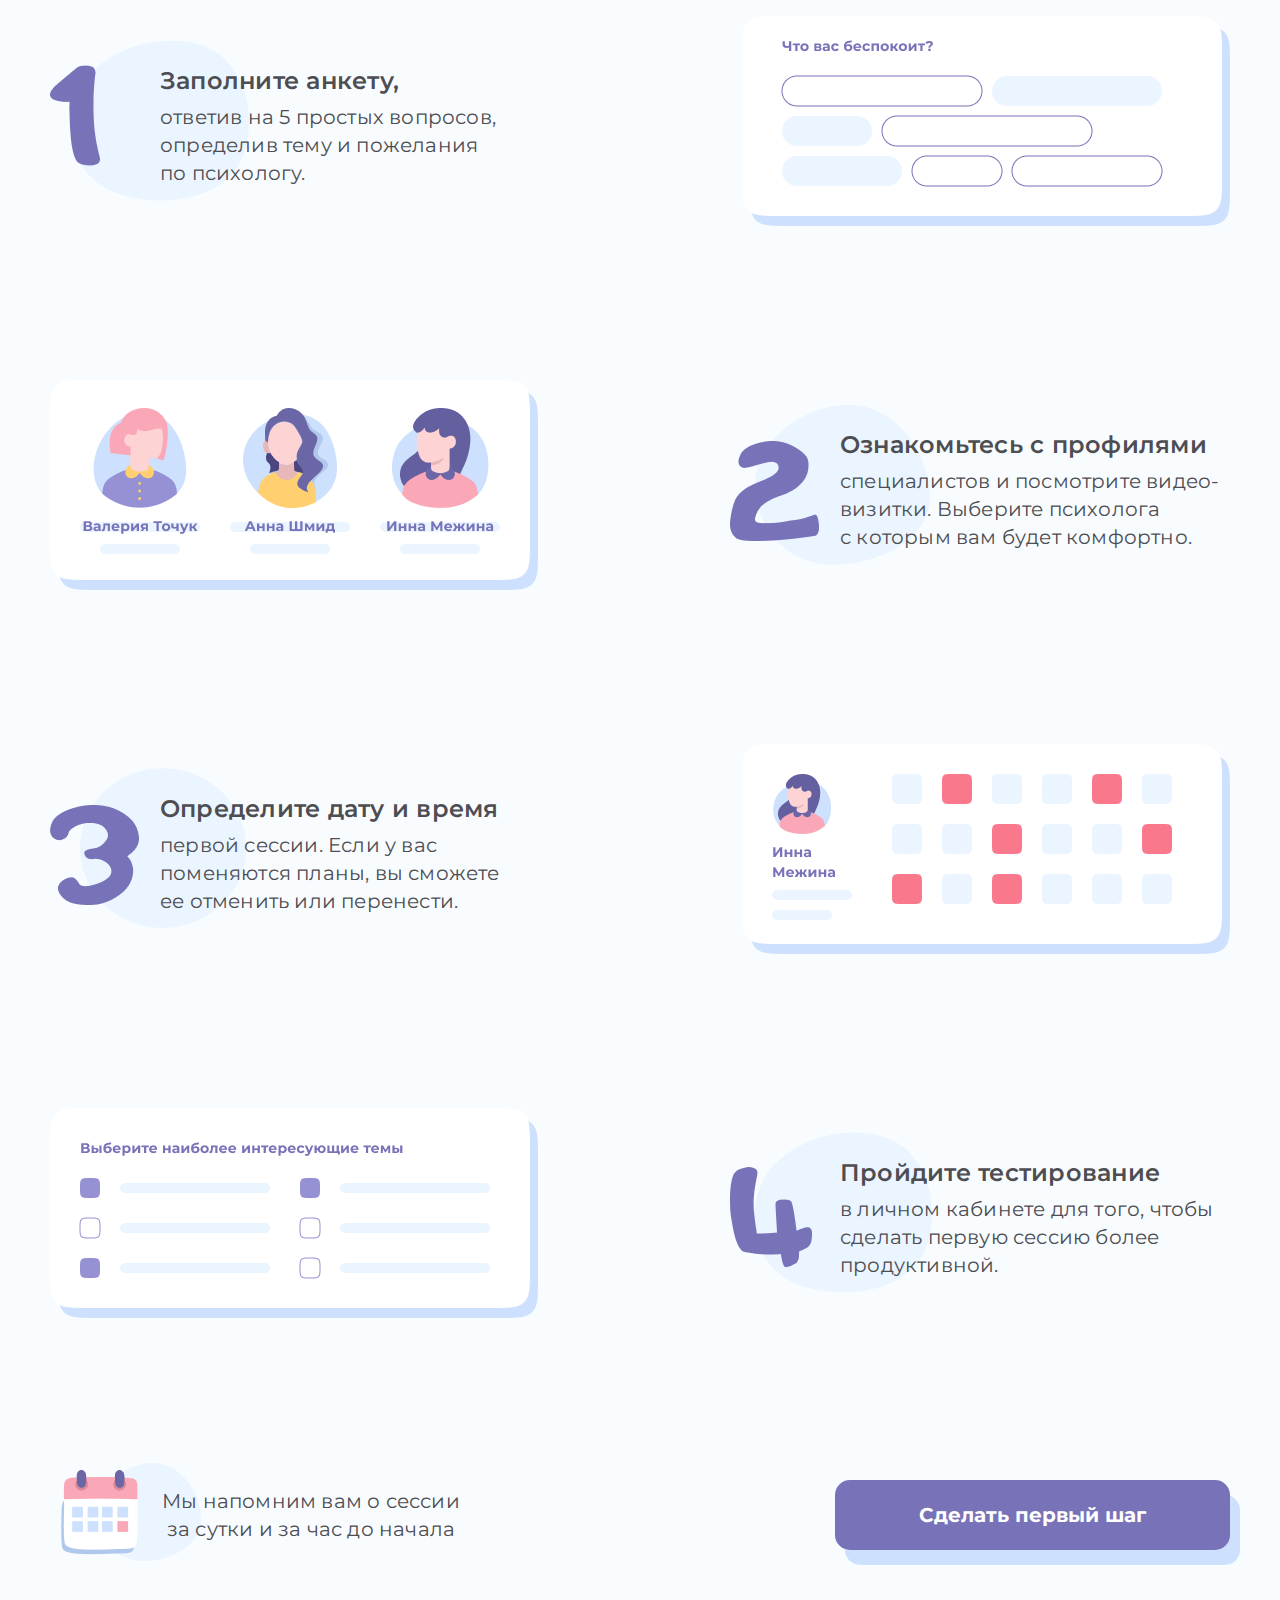
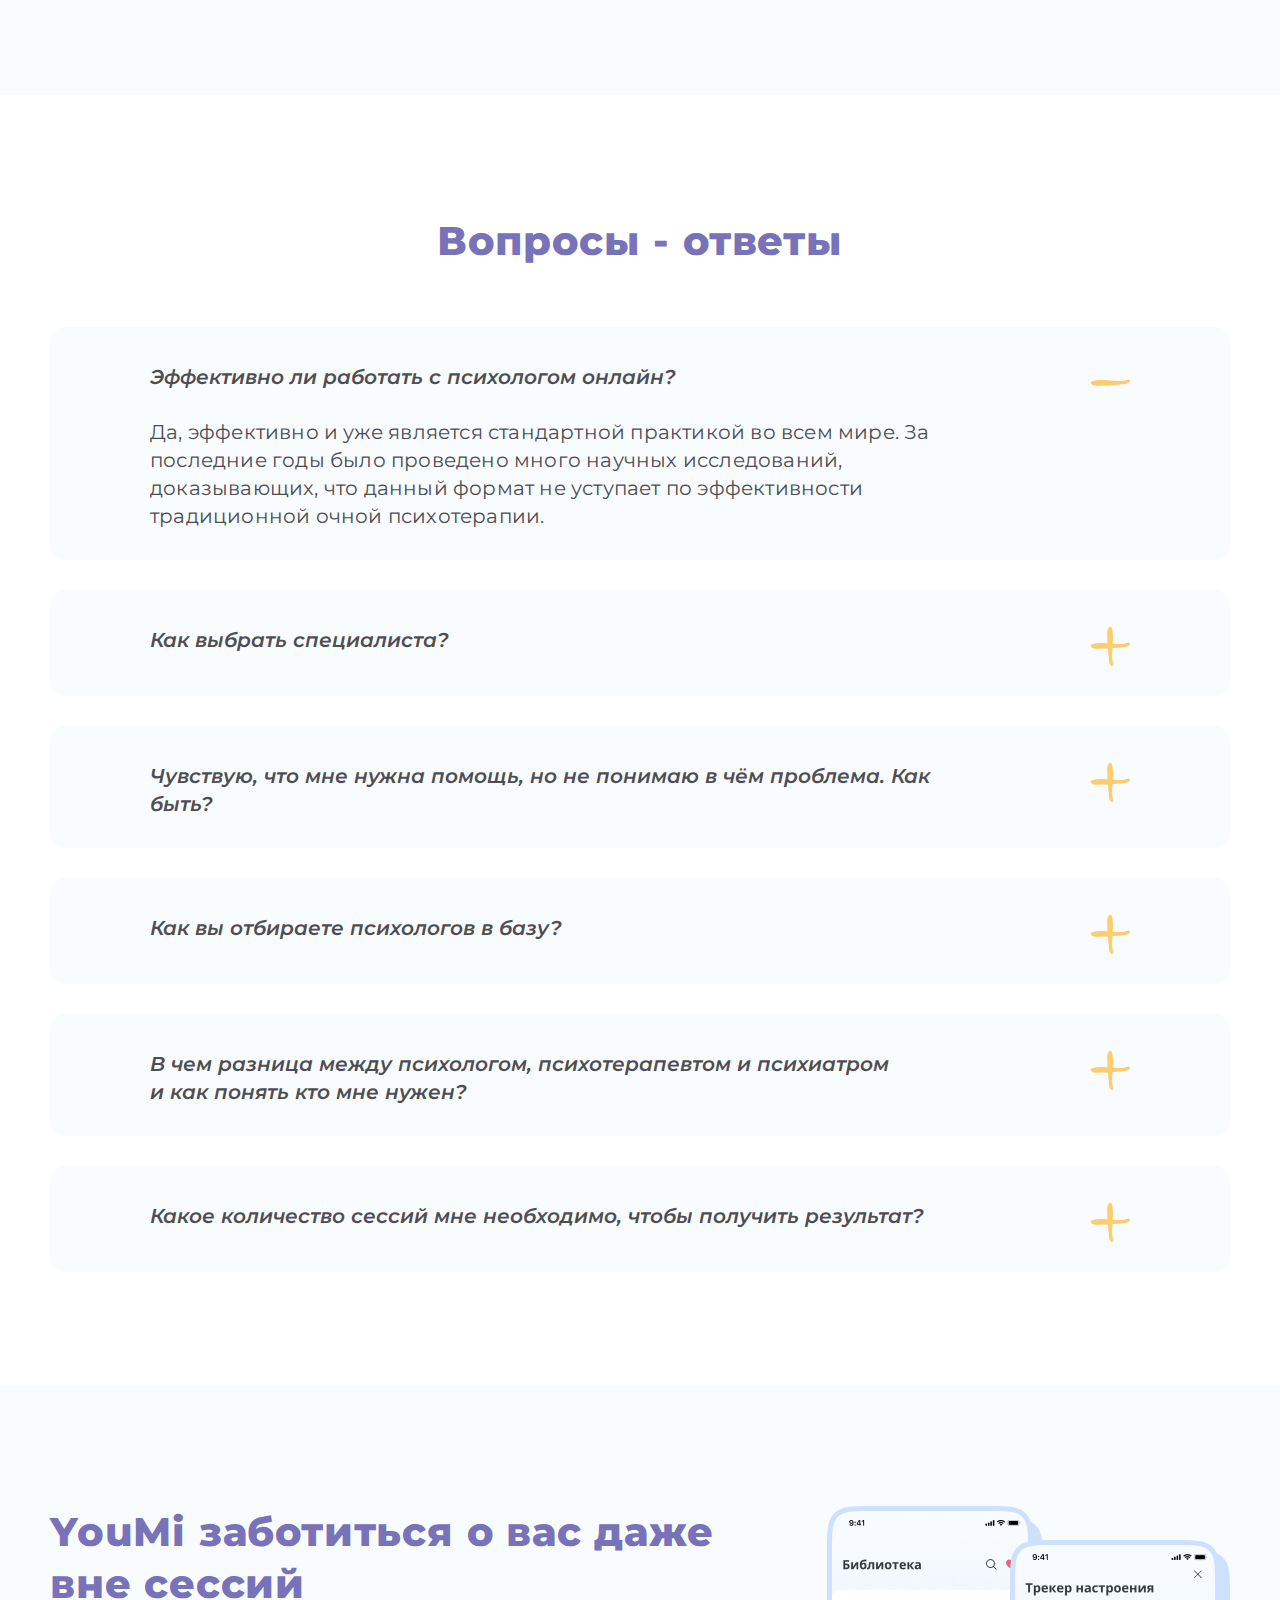
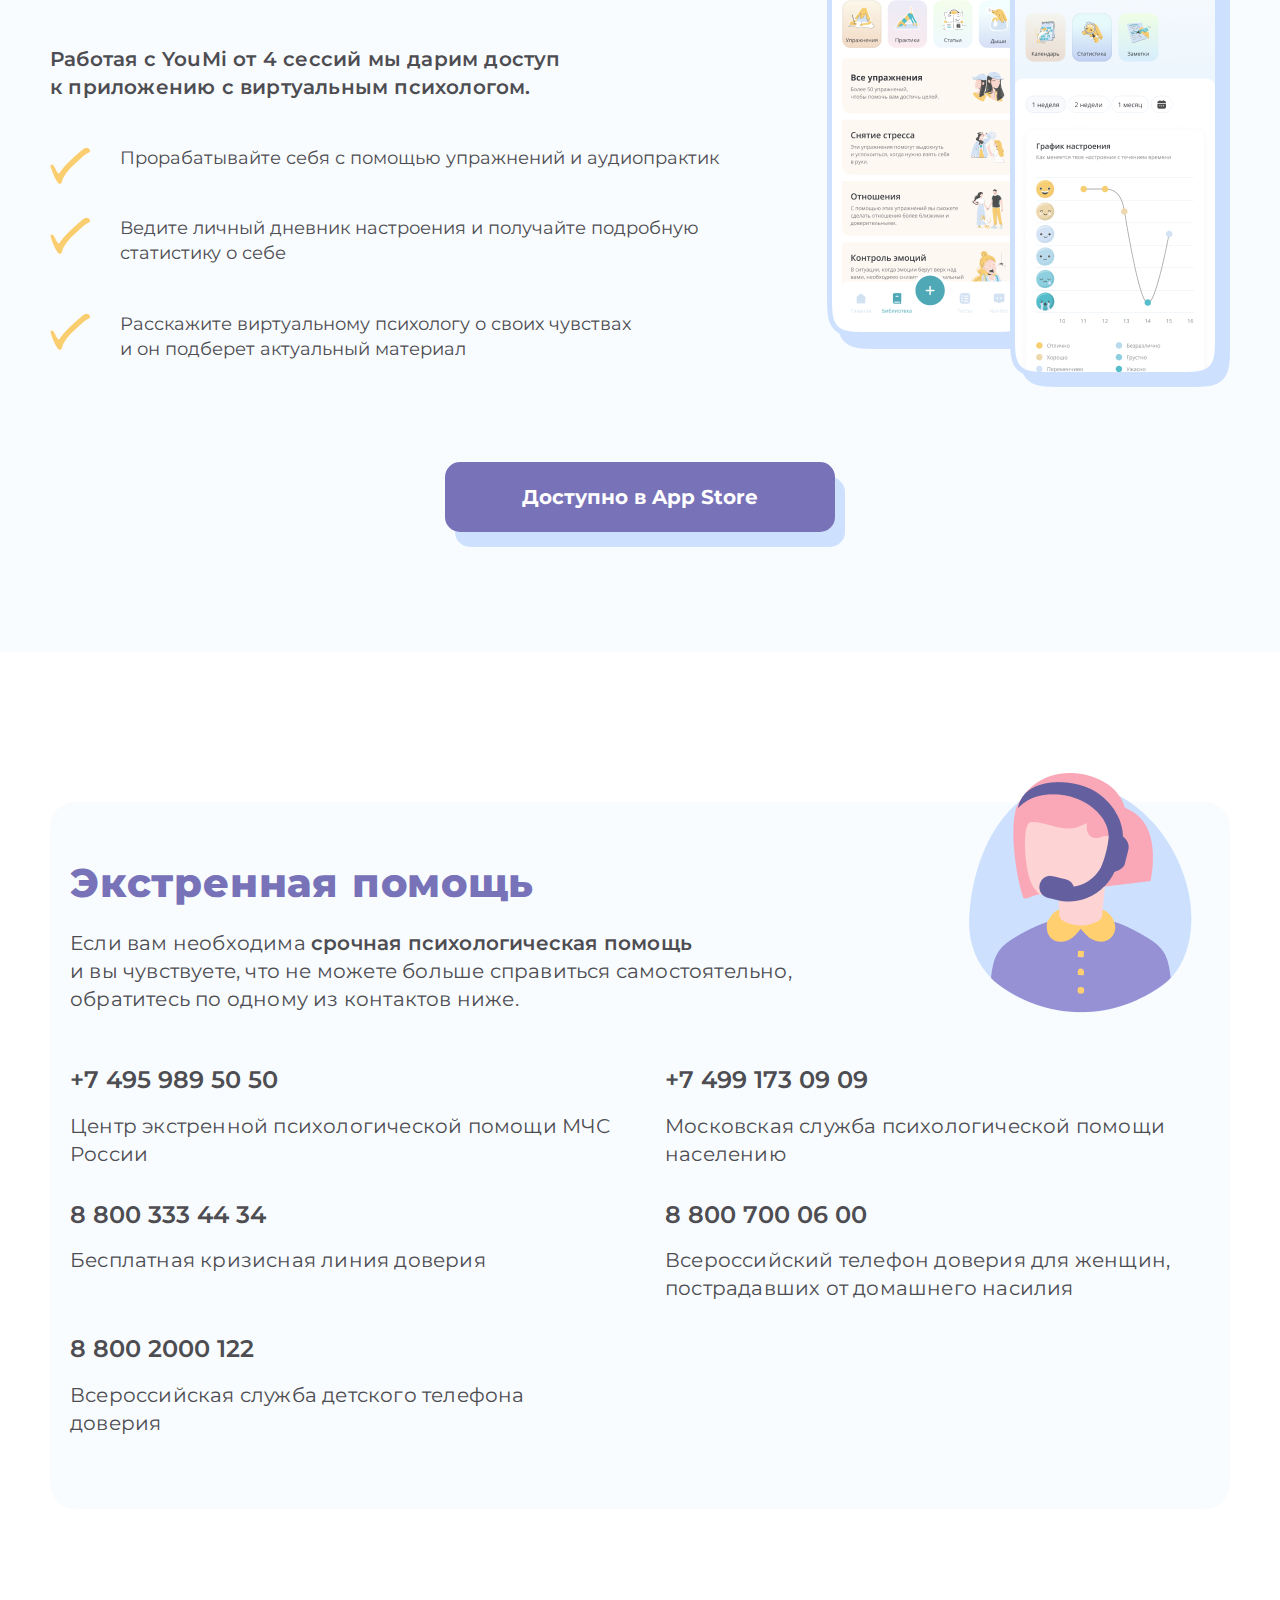
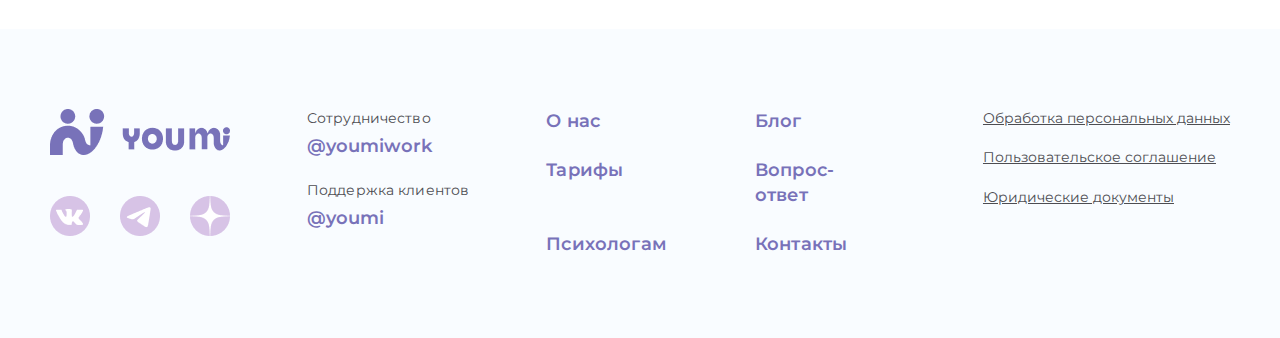
==== commit 92a8a866: "message" ====
--- a/index.html
+++ b/index.html
@@ -7,7 +7,7 @@
     <link rel="stylesheet" href="css/style.css">
     <link rel="stylesheet" href="css/header.css">
     <link rel="stylesheet" href="css/home-page.css">
-    <link rel="import" href="/header.html">
+    <link rel="stylesheet" href="css/footer.css">
     <title>YouMi</title>
 </head>
 <body>
@@ -419,9 +419,55 @@
                 </div>
             </div>
         </section>
-     </main>
+    </main>
+    <footer class="footer">
+        <div class="container">
+            <div class="footer__body footer-flex">
+                <div class="footer-flex__wrapper">
+                    <div class="footer-flex__logo">
+                        <img src="img/footer/logo.png" alt="">
+                     </div>
+                    <div data-da=".footer-flex, 768, 3" class="footer-flex__social" >
+                        <img src="img/footer/vk.png" alt="vk">
+                        <img src="img/footer/telegram.png" alt="telegram">
+                        <img src="img/footer/dzen.png" alt="dzen">
+                    </div>
+                </div>
+
+                
+
+                <div class="footer-flex__email email-footer">
+                    <div class="email-footer__item">
+                       <div class="email-footer__title">Сотрудничество</div>
+                       <a class="email-footer__link" href="mailto:@youmiwork">@youmiwork</a>
+                    </div>
+                    <div class="email-footer__item">
+                        <div class="email-footer__title">Поддержка клиентов</div>
+                        <a class="email-footer__link" href="mailto:@youmi">@youmi</a>
+                    </div>
+                </div>
+                <nav class="footer-flex__nav nav-footer">
+                    <ul class="nav-footer__list">
+                        <li class="nav-footer__item"><a href="" class="nav-footer__link">О нас</a></li>
+                        <li class="nav-footer__item"><a href="" class="nav-footer__link">Блог</a></li>
+                        <li class="nav-footer__item"><a href="" class="nav-footer__link">Тарифы</a></li>
+                        <li class="nav-footer__item"><a href="" class="nav-footer__link">Вопрос-ответ</a></li>
+                        <li class="nav-footer__item"><a href="" class="nav-footer__link">Психологам</a></li>
+                        <li class="nav-footer__item"><a href="" class="nav-footer__link">Контакты</a></li>
+                    </ul>
+                </nav>
+                <d class="footer-flex__documentation documentation-footer">
+                    <a href="#" class="documentation-footer__link">Обработка персональных данных</a>
+                    <a href="#" class="documentation-footer__link">Пользовательское соглашение</a>
+                    <a href="#" class="documentation-footer__link">Юридические документы</a>
+                </d>
+            </div>
+        </div>
+    </footer>
+    
      <script src="js/jquery.js"></script>
      <script src="js/slick.min.js"></script>
+     <script type="module" src="./js/app.js"></script>
      <script src="js/main.js"></script>
 </body>
 </html>--- a/css/footer.css
+++ b/css/footer.css
@@ -0,0 +1,164 @@
+:root {
+  --font-montserrat-norms-light:"Montserrat-Light",sans-serif;
+  --font-montserrat-italic-light:"Montserrat-LightItalic",sans-serif;
+  --font-montserrat-norms-regular:"Montserrat-Regular",sans-serif;
+  --font-montserrat-italic-regular:"Montserrat-Italic",sans-serif;
+  --font-montserrat-norms-medium:"Montserrat-Medium",sans-serif;
+  --font-montserrat-italic-medium:"Montserrat-MediumItalic",sans-serif;
+  --font-montserrat-norms-semibold:"Montserrat-SemiBold",sans-serif;
+  --font-montserrat-italic-semibold:"Montserrat-SemiBoldItalic",sans-serif;
+  --font-montserrat-norms-bold:"Montserrat-Bold",sans-serif;
+  --font-montserrat-italic-bold:"Montserrat-BoldItalic",sans-serif;
+  --font-montserrat-norms-extrabold:"Montserrat-ExtraBold",sans-serif;
+  --font-montserrat-italic-extrabold:"Montserrat-ExtraBoldItalic",sans-serif;
+  --main-color:#7872B9;
+  --secondary-color:#4D4D52;
+}
+
+.footer {
+  padding: 80px 0;
+  background: #F9FCFF;
+}
+
+.footer-flex {
+  display: flex;
+  justify-content: space-between;
+  -moz-column-gap: 50px;
+       column-gap: 50px;
+  flex-wrap: wrap;
+  row-gap: 40px;
+}
+@media screen and (max-width: 1150px) {
+  .footer-flex {
+    -moz-column-gap: 0;
+         column-gap: 0;
+  }
+}
+.footer-flex__wrapper {
+  display: flex;
+  flex-direction: column;
+  row-gap: 37px;
+}
+@media screen and (max-width: 1150px) {
+  .footer-flex__wrapper {
+    order: -1;
+    flex: 0 0 50%;
+  }
+}
+.footer-flex__social {
+  display: flex;
+  -moz-column-gap: 30px;
+       column-gap: 30px;
+}
+.footer-flex__social img {
+  width: 40px;
+  height: 40px;
+}
+@media screen and (max-width: 1150px) {
+  .footer-flex__email {
+    flex: 0 1 50%;
+  }
+  .footer-flex__documentation {
+    flex: 0 1 50%;
+  }
+}
+@media screen and (max-width: 768px) {
+  .footer-flex__email {
+    flex: 0 1 100%;
+  }
+  .footer-flex__documentation {
+    flex: 0 1 100%;
+  }
+}
+
+.email-footer {
+  display: flex;
+  flex-direction: column;
+  row-gap: 21px;
+}
+.email-footer__title {
+  font-family: var(--font-montserrat-norms-regular);
+  font-size: 14px;
+  line-height: 140%;
+  letter-spacing: 0.01em;
+  color: #4D4D52;
+  margin-bottom: 6px;
+}
+.email-footer__link {
+  font-family: var(--font-montserrat-norms-semibold);
+  font-size: 18px;
+  line-height: 140%;
+  cursor: pointer;
+  color: #7872B9;
+}
+.email-footer__link:hover {
+  text-decoration: underline;
+}
+
+.nav-footer {
+  flex: 0 0 360px;
+}
+@media screen and (max-width: 1150px) {
+  .nav-footer {
+    order: -1;
+    flex: 0 0 50%;
+  }
+}
+@media screen and (max-width: 768px) {
+  .nav-footer {
+    flex: 0 0 100%;
+  }
+}
+.nav-footer__list {
+  display: flex;
+  flex-wrap: wrap;
+  row-gap: 24px;
+  justify-content: center;
+}
+@media screen and (max-width: 768px) {
+  .nav-footer__list {
+    width: 100%;
+    max-width: 330px;
+  }
+}
+.nav-footer__item {
+  padding-right: 20px;
+  flex: 0 50%;
+}
+@media screen and (min-width: 769px) {
+  .nav-footer__item:nth-child(even) {
+    flex: 0 0 42%;
+  }
+  .nav-footer__item:nth-child(odd) {
+    flex: 0 0 58%;
+  }
+}
+.nav-footer__link {
+  font-family: var(--font-montserrat-norms-semibold);
+  font-size: 18px;
+  line-height: 140%;
+  letter-spacing: 0.01em;
+  color: #7872B9;
+  cursor: pointer;
+}
+.nav-footer__link:hover {
+  text-decoration: underline;
+}
+
+.documentation-footer {
+  display: flex;
+  flex-direction: column;
+  row-gap: 20px;
+}
+.documentation-footer__link {
+  font-family: var(--font-montserrat-norms-regular);
+  font-size: 14px;
+  line-height: 140%;
+  color: #4D4D52;
+  text-decoration: underline;
+}
+@media screen and (max-width: 480px) {
+  .documentation-footer__link {
+    font-size: 16px;
+  }
+}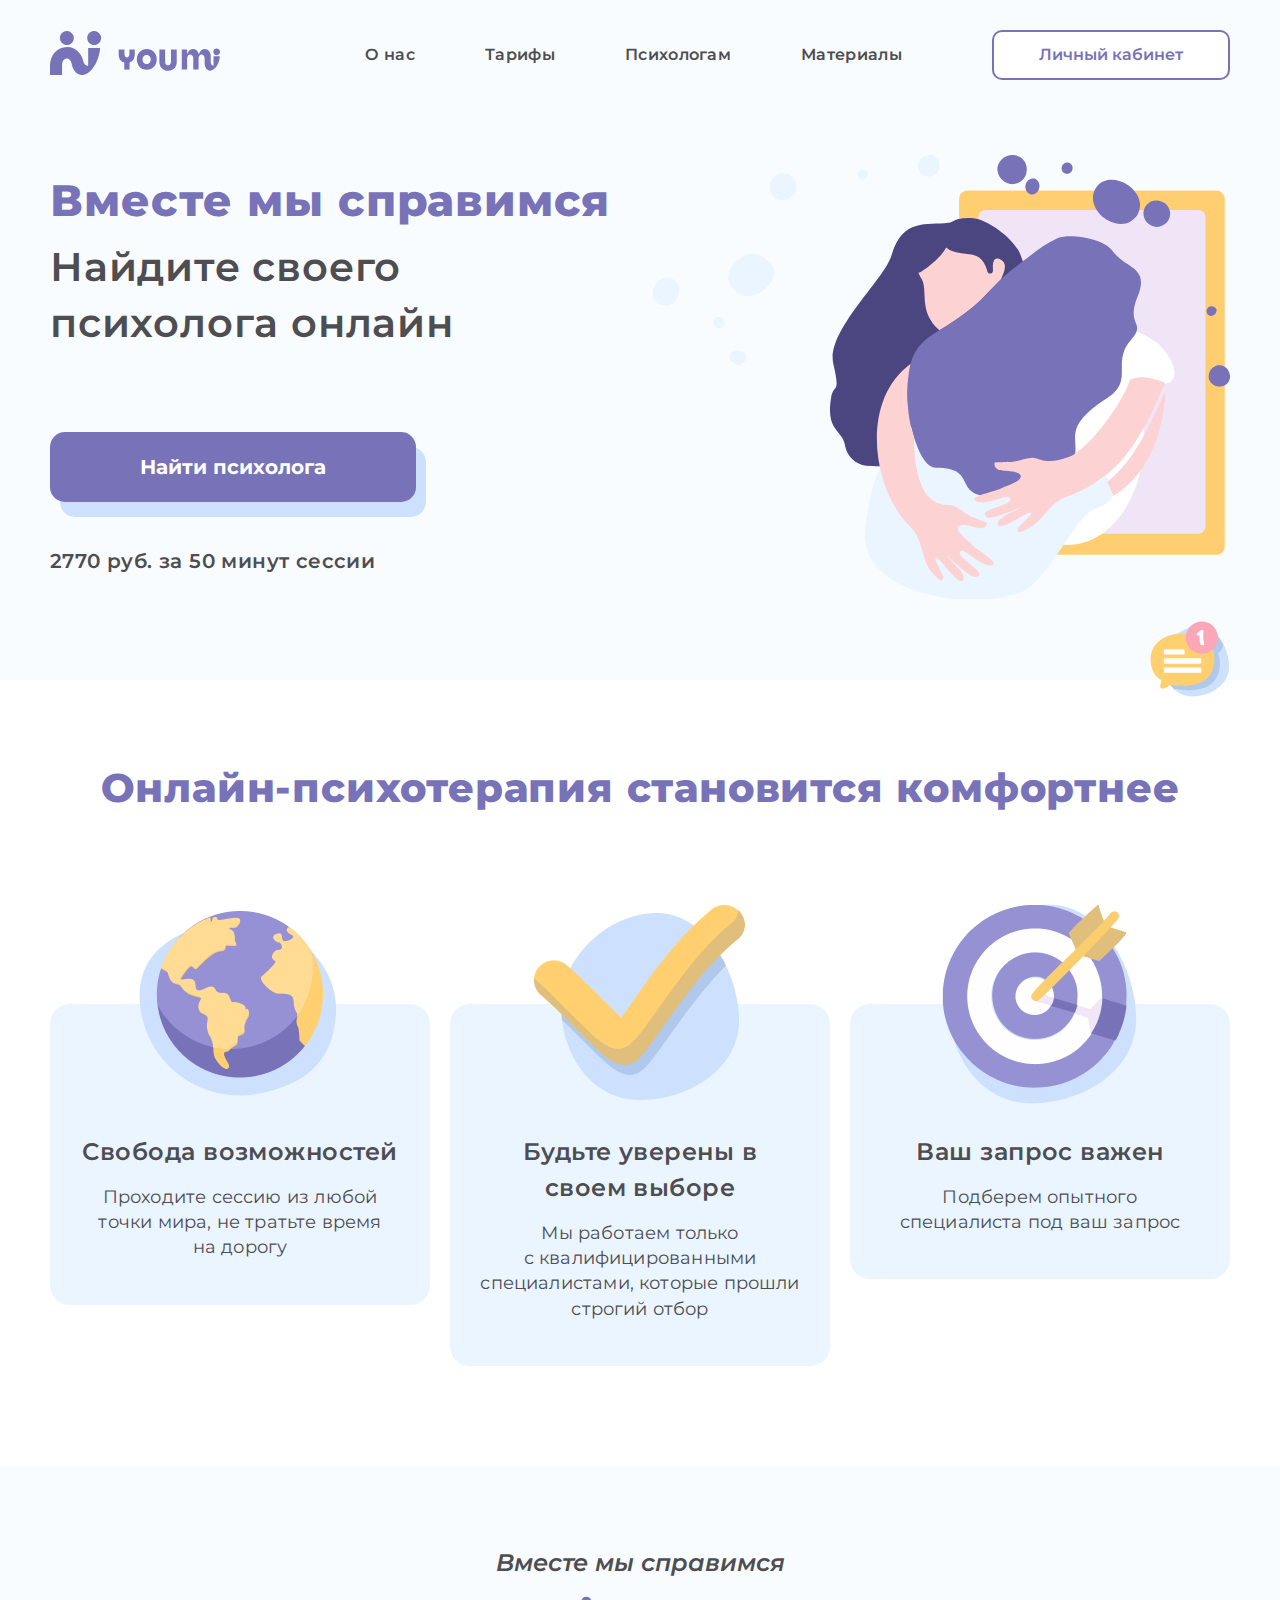
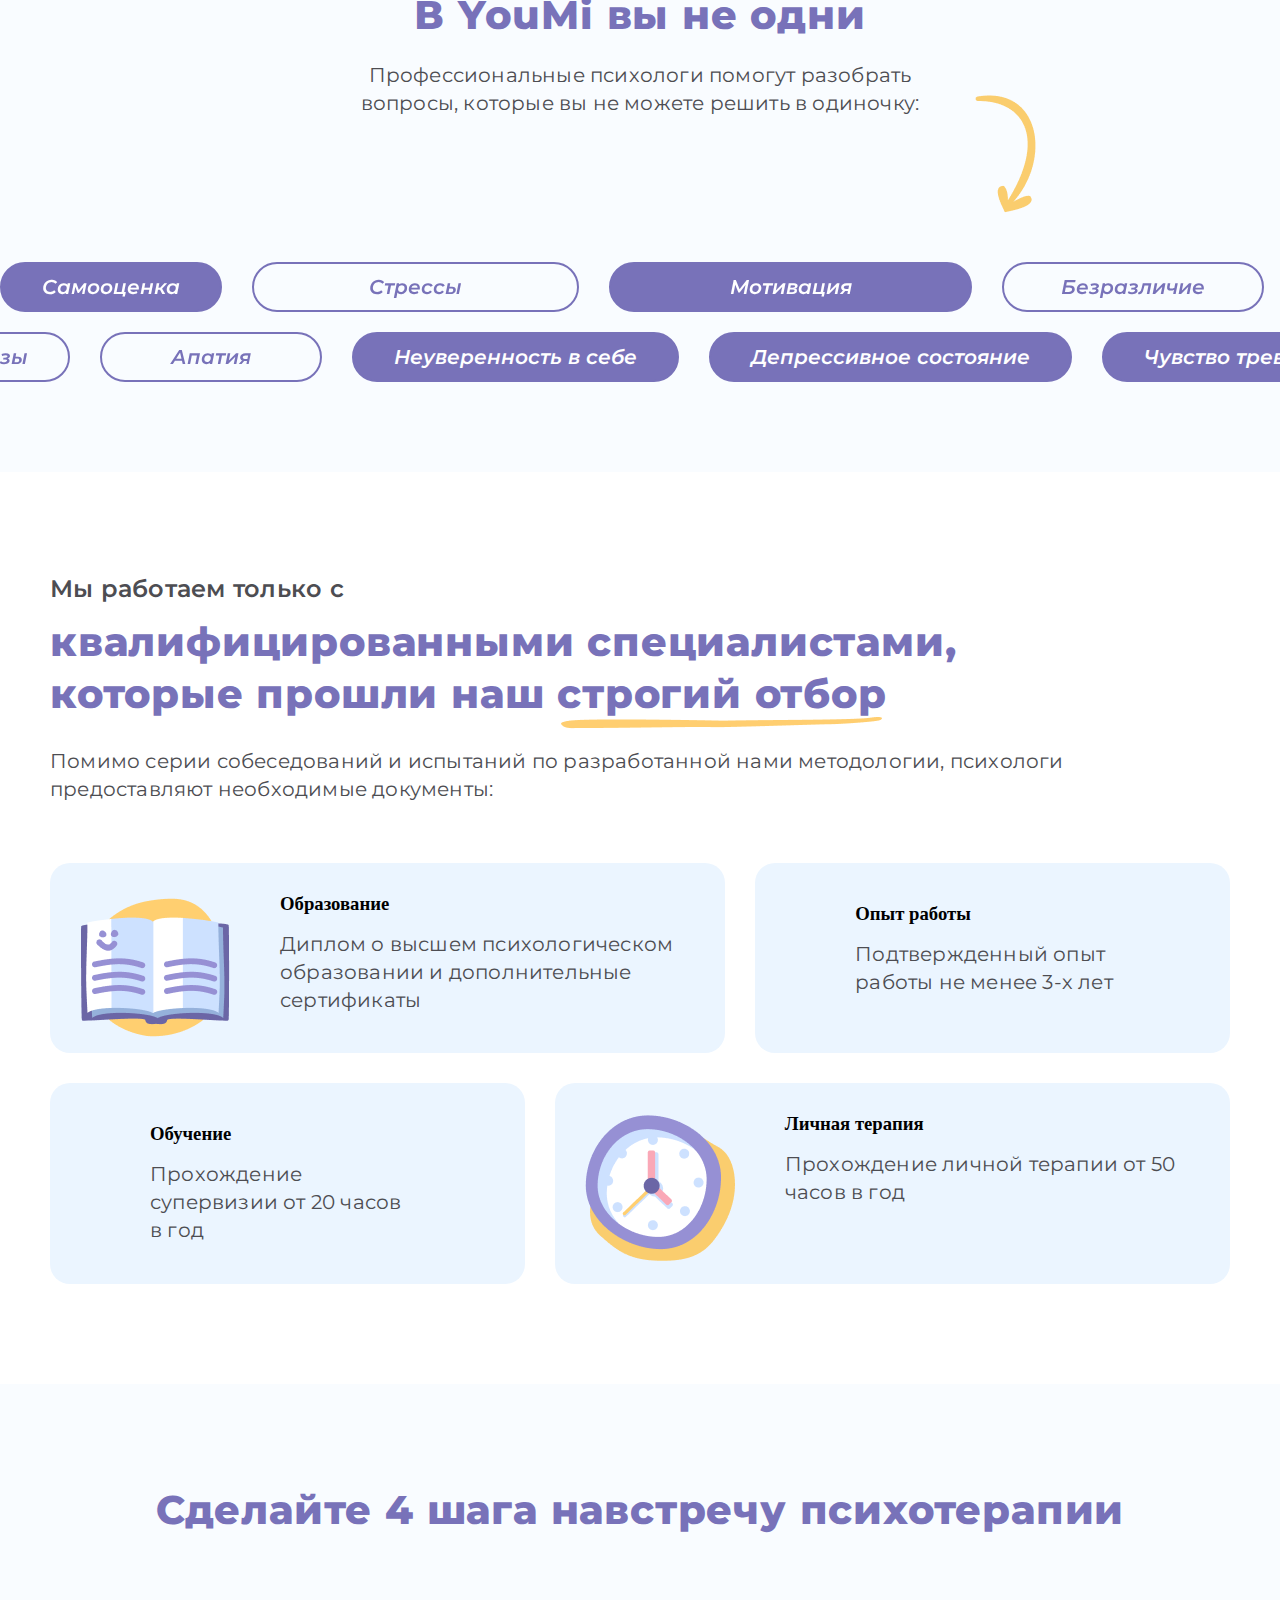
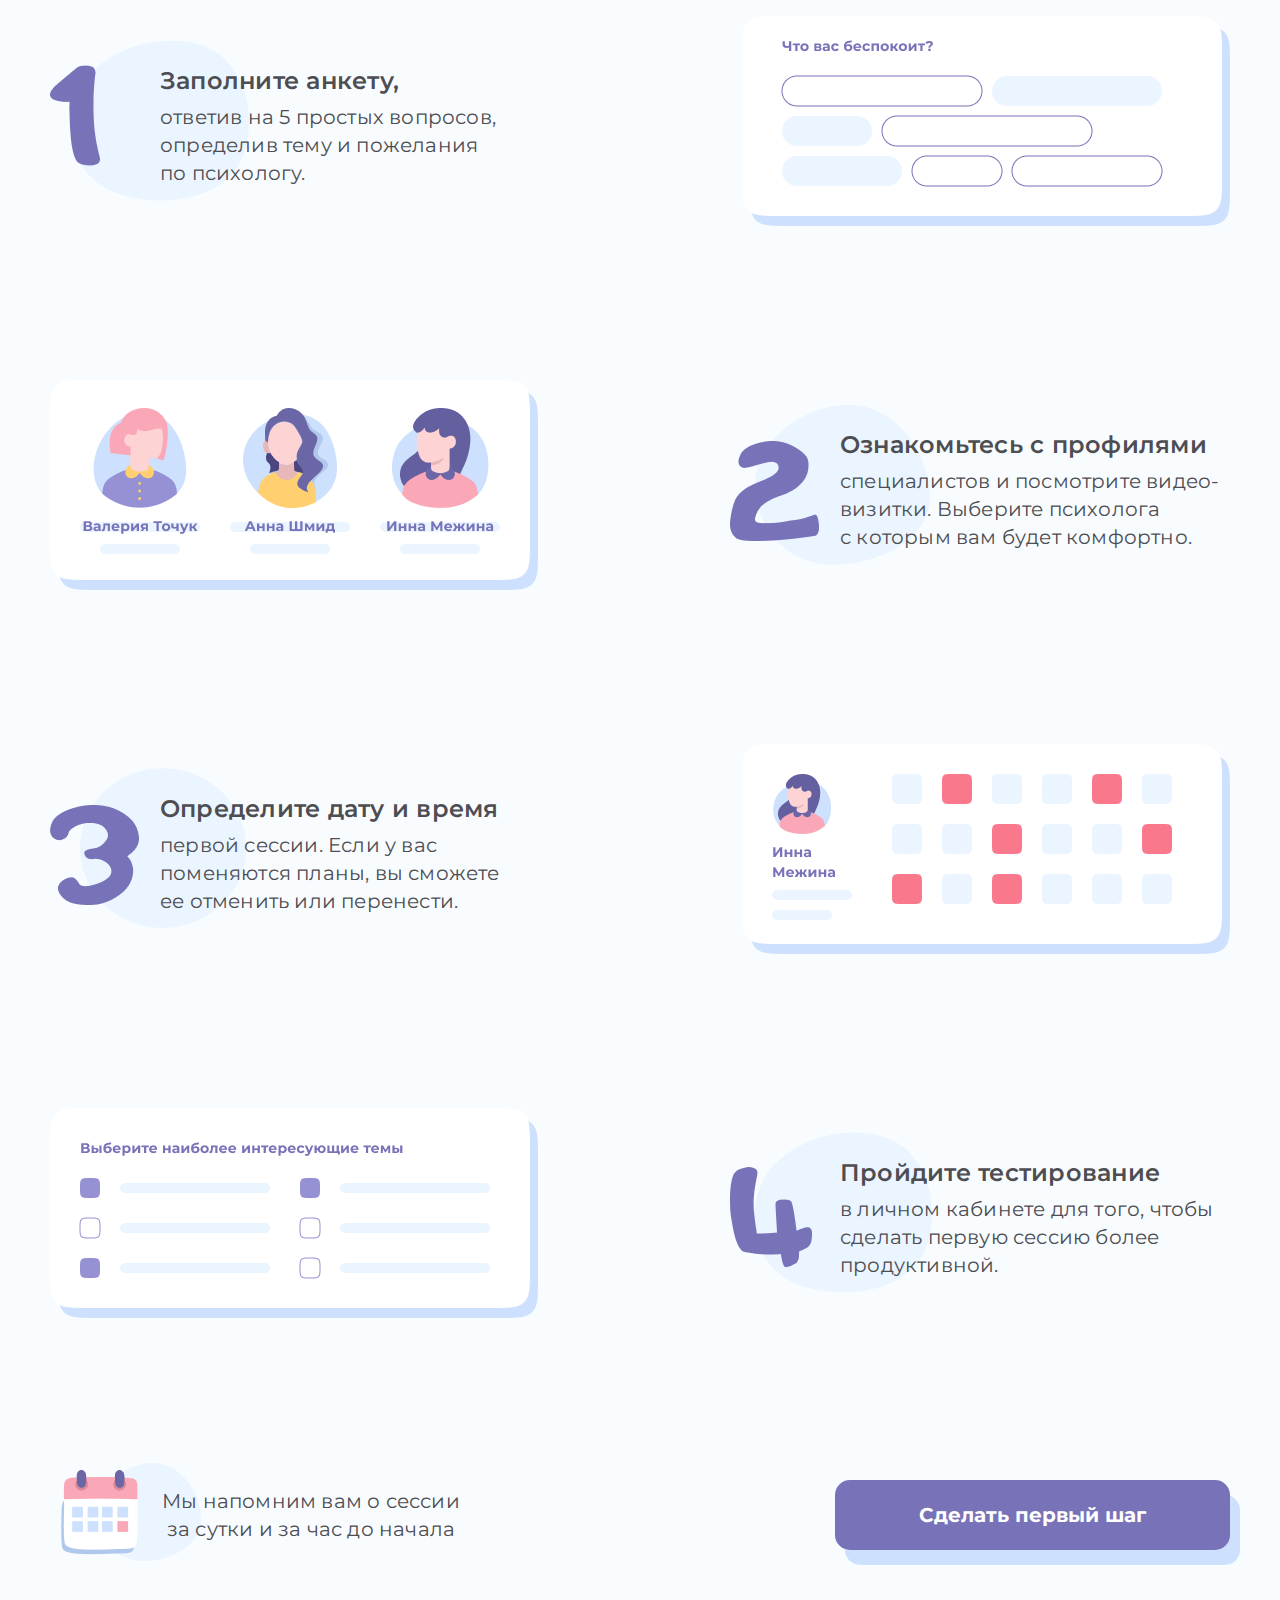
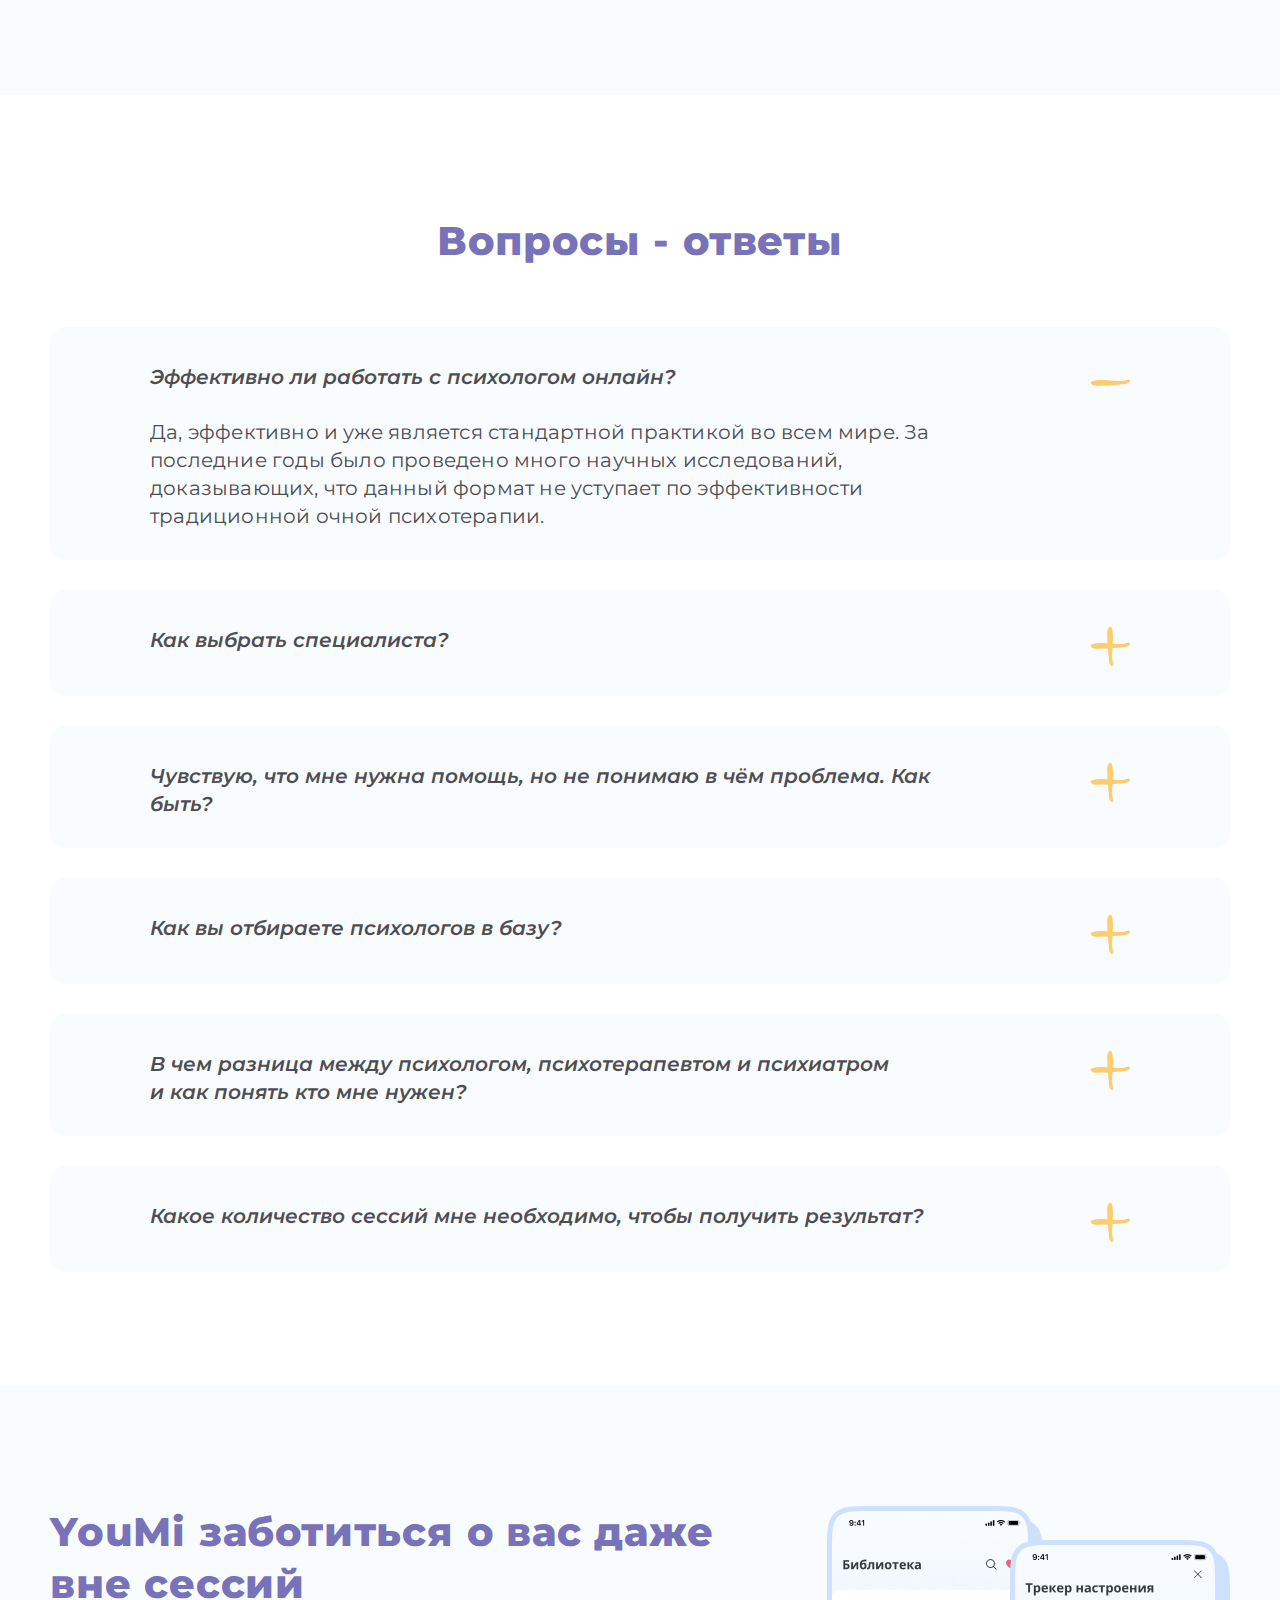
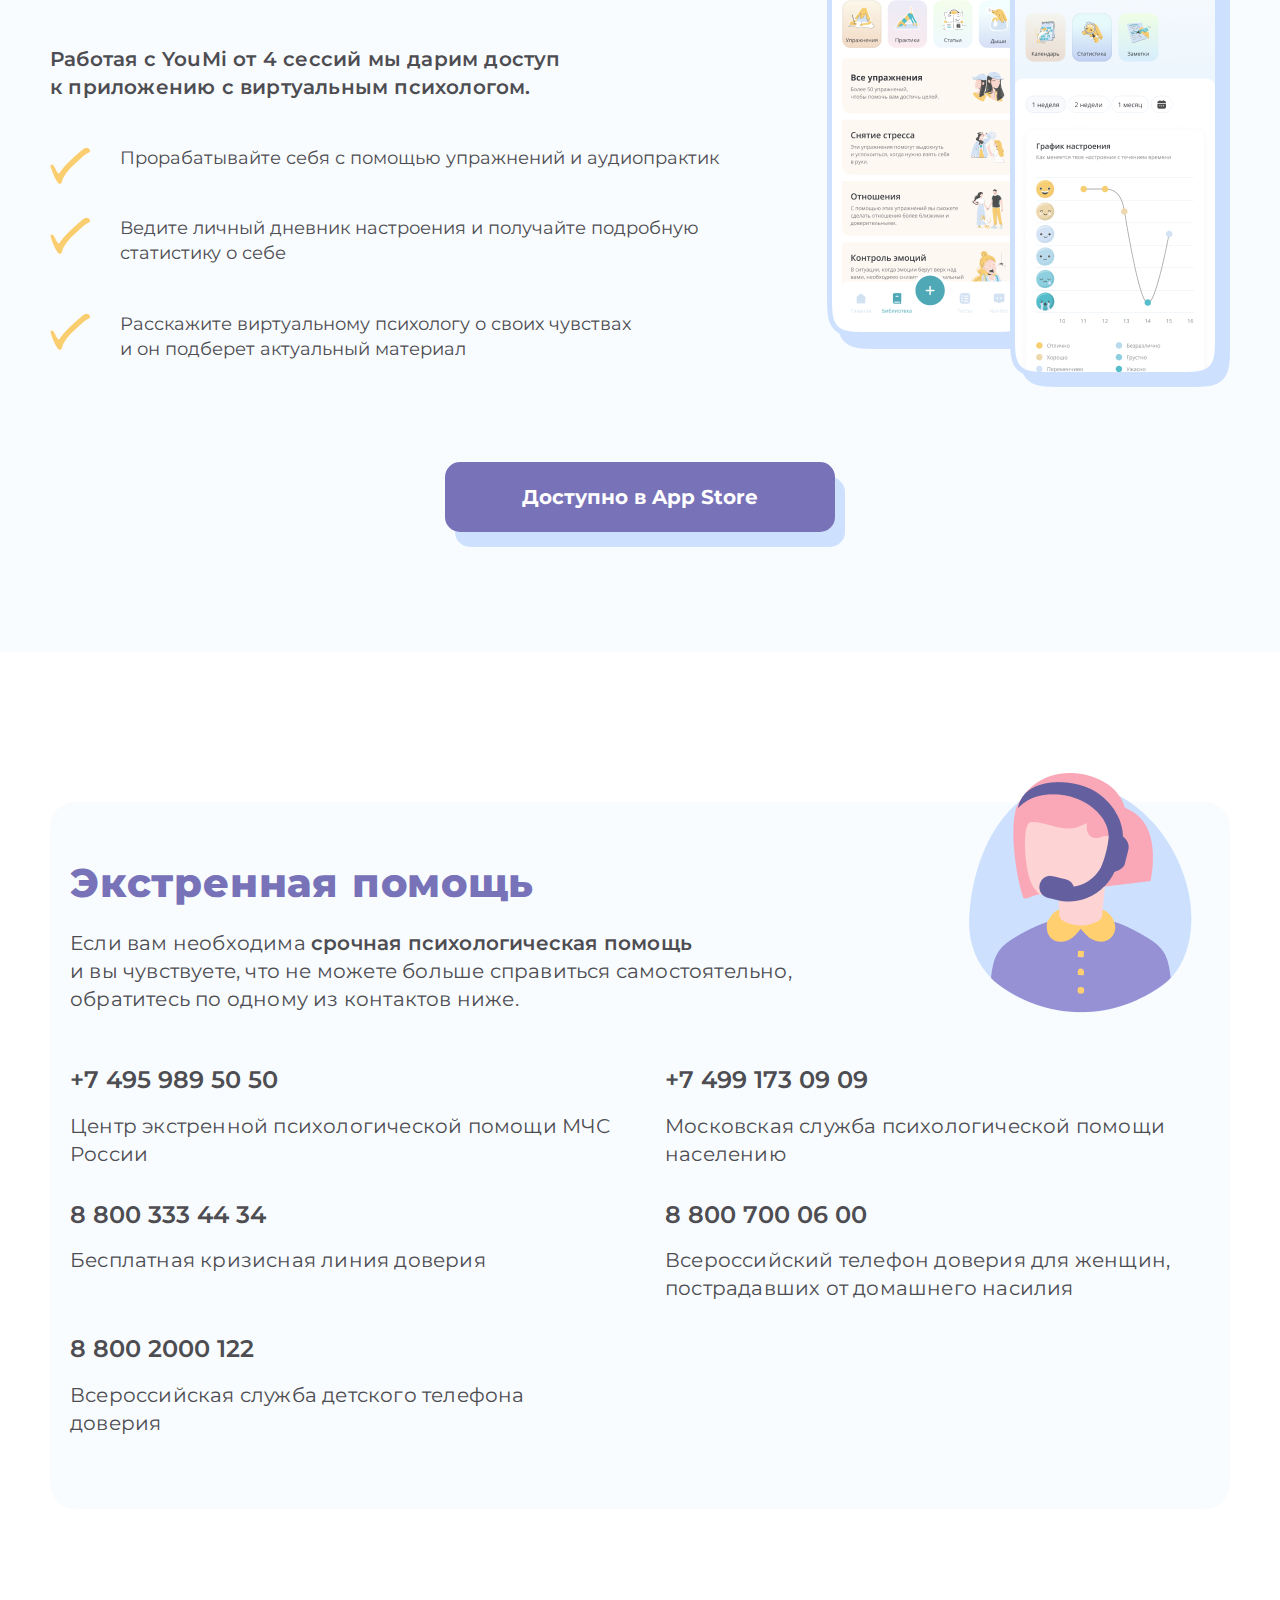
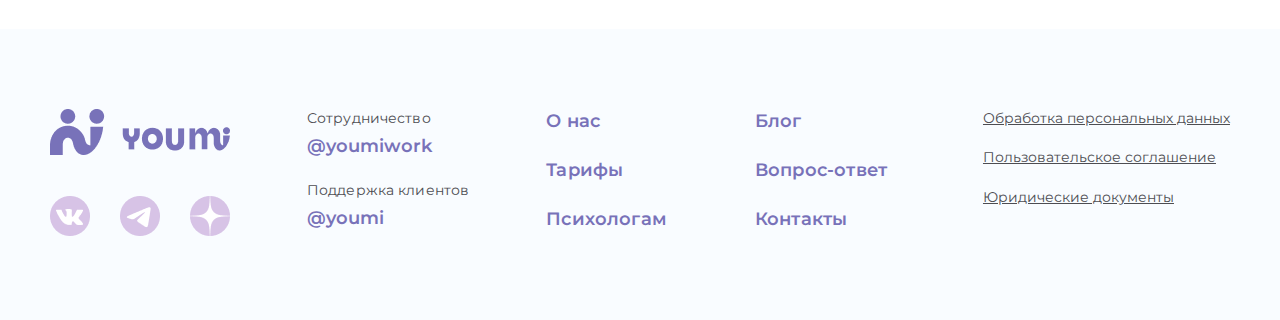
==== commit 8cc69815: "about-us" ====
--- a/index.html
+++ b/index.html
@@ -8,20 +8,20 @@
     <link rel="stylesheet" href="css/header.css">
     <link rel="stylesheet" href="css/home-page.css">
     <link rel="stylesheet" href="css/footer.css">
-    <title>YouMi</title>
+    <title>Home page</title>
 </head>
 <body>
     <header class="header">
         <div class="container">
             <div class="header__body">
-                <a href="#" class="header__logo"><img src="img/header/logo.svg" alt=""></a>
+                <a href="index.html" class="header__logo"><img src="img/header/logo.svg" alt=""></a>
                 <nav class="header__menu menu">
                     <div class="menu__wrapper">
                         <ul class="menu__list">
-                            <li class="menu__item"><a href="#" class="menu__link">О нас</a></li>
-                            <li class="menu__item"><a href="#" class="menu__link">Тарифы</a></li>
-                            <li class="menu__item"><a href="#" class="menu__link">Психологам</a></li>
-                            <li class="menu__item"><a href="#" class="menu__link">Материалы</a></li>
+                            <li class="menu__item"><a href="about-us.html" class="menu__link" target="_blank">О нас</a></li>
+                            <li class="menu__item"><a href="rates.html" class="menu__link" target="_blank">Тарифы</a></li>
+                            <li class="menu__item"><a href="psychologists.html" class="menu__link" target="_blank">Психологам</a></li>
+                            <li class="menu__item"><a href="#" class="menu__link" target="_blank">Материалы</a></li>
                         </ul>
                         <button class="menu__button">Личный кабинет</button>
                     </div>
@@ -428,14 +428,11 @@
                         <img src="img/footer/logo.png" alt="">
                      </div>
                     <div data-da=".footer-flex, 768, 3" class="footer-flex__social" >
-                        <img src="img/footer/vk.png" alt="vk">
-                        <img src="img/footer/telegram.png" alt="telegram">
-                        <img src="img/footer/dzen.png" alt="dzen">
-                    </div>
-                </div>
-
-                
-
+                        <a href="https://vk.com/"><img src="img/footer/vk.png" alt="vk"></a>
+                        <a href="https://web.telegram.org/k/"><img src="img/footer/telegram.png" alt="telegram"></a>
+                        <a href="https://dzen.ru/"><img src="img/footer/dzen.png" alt="dzen"></a>
+                    </div>
+                </div>
                 <div class="footer-flex__email email-footer">
                     <div class="email-footer__item">
                        <div class="email-footer__title">Сотрудничество</div>
@@ -448,12 +445,12 @@
                 </div>
                 <nav class="footer-flex__nav nav-footer">
                     <ul class="nav-footer__list">
-                        <li class="nav-footer__item"><a href="" class="nav-footer__link">О нас</a></li>
-                        <li class="nav-footer__item"><a href="" class="nav-footer__link">Блог</a></li>
-                        <li class="nav-footer__item"><a href="" class="nav-footer__link">Тарифы</a></li>
-                        <li class="nav-footer__item"><a href="" class="nav-footer__link">Вопрос-ответ</a></li>
-                        <li class="nav-footer__item"><a href="" class="nav-footer__link">Психологам</a></li>
-                        <li class="nav-footer__item"><a href="" class="nav-footer__link">Контакты</a></li>
+                        <li class="nav-footer__item"><a href="about-us.html" class="nav-footer__link" target="_blank">О нас</a></li>
+                        <li class="nav-footer__item"><a href="#" class="nav-footer__link" target="_blank">Блог</a></li>
+                        <li class="nav-footer__item"><a href="rates.html" class="nav-footer__link" target="_blank">Тарифы</a></li>
+                        <li class="nav-footer__item"><a href="#" class="nav-footer__link" target="_blank">Вопрос-ответ</a></li>
+                        <li class="nav-footer__item"><a href="psychologists.html" class="nav-footer__link" target="_blank">Психологам</a></li>
+                        <li class="nav-footer__item"><a href="contacts.html" class="nav-footer__link" target="_blank">Контакты</a></li>
                     </ul>
                 </nav>
                 <d class="footer-flex__documentation documentation-footer">
@@ -464,7 +461,6 @@
             </div>
         </div>
     </footer>
-    
      <script src="js/jquery.js"></script>
      <script src="js/slick.min.js"></script>
      <script type="module" src="./js/app.js"></script>
--- a/css/footer.css
+++ b/css/footer.css
@@ -122,7 +122,6 @@
   }
 }
 .nav-footer__item {
-  padding-right: 20px;
   flex: 0 50%;
 }
 @media screen and (min-width: 769px) {
@@ -131,6 +130,11 @@
   }
   .nav-footer__item:nth-child(odd) {
     flex: 0 0 58%;
+  }
+}
+@media screen and (max-width: 768px) {
+  .nav-footer__item:nth-child(odd) {
+    padding-right: 10px;
   }
 }
 .nav-footer__link {
@@ -143,6 +147,11 @@
 }
 .nav-footer__link:hover {
   text-decoration: underline;
+}
+@media screen and (max-width: 480px) {
+  .nav-footer__link {
+    font-size: 16px;
+  }
 }
 
 .documentation-footer {
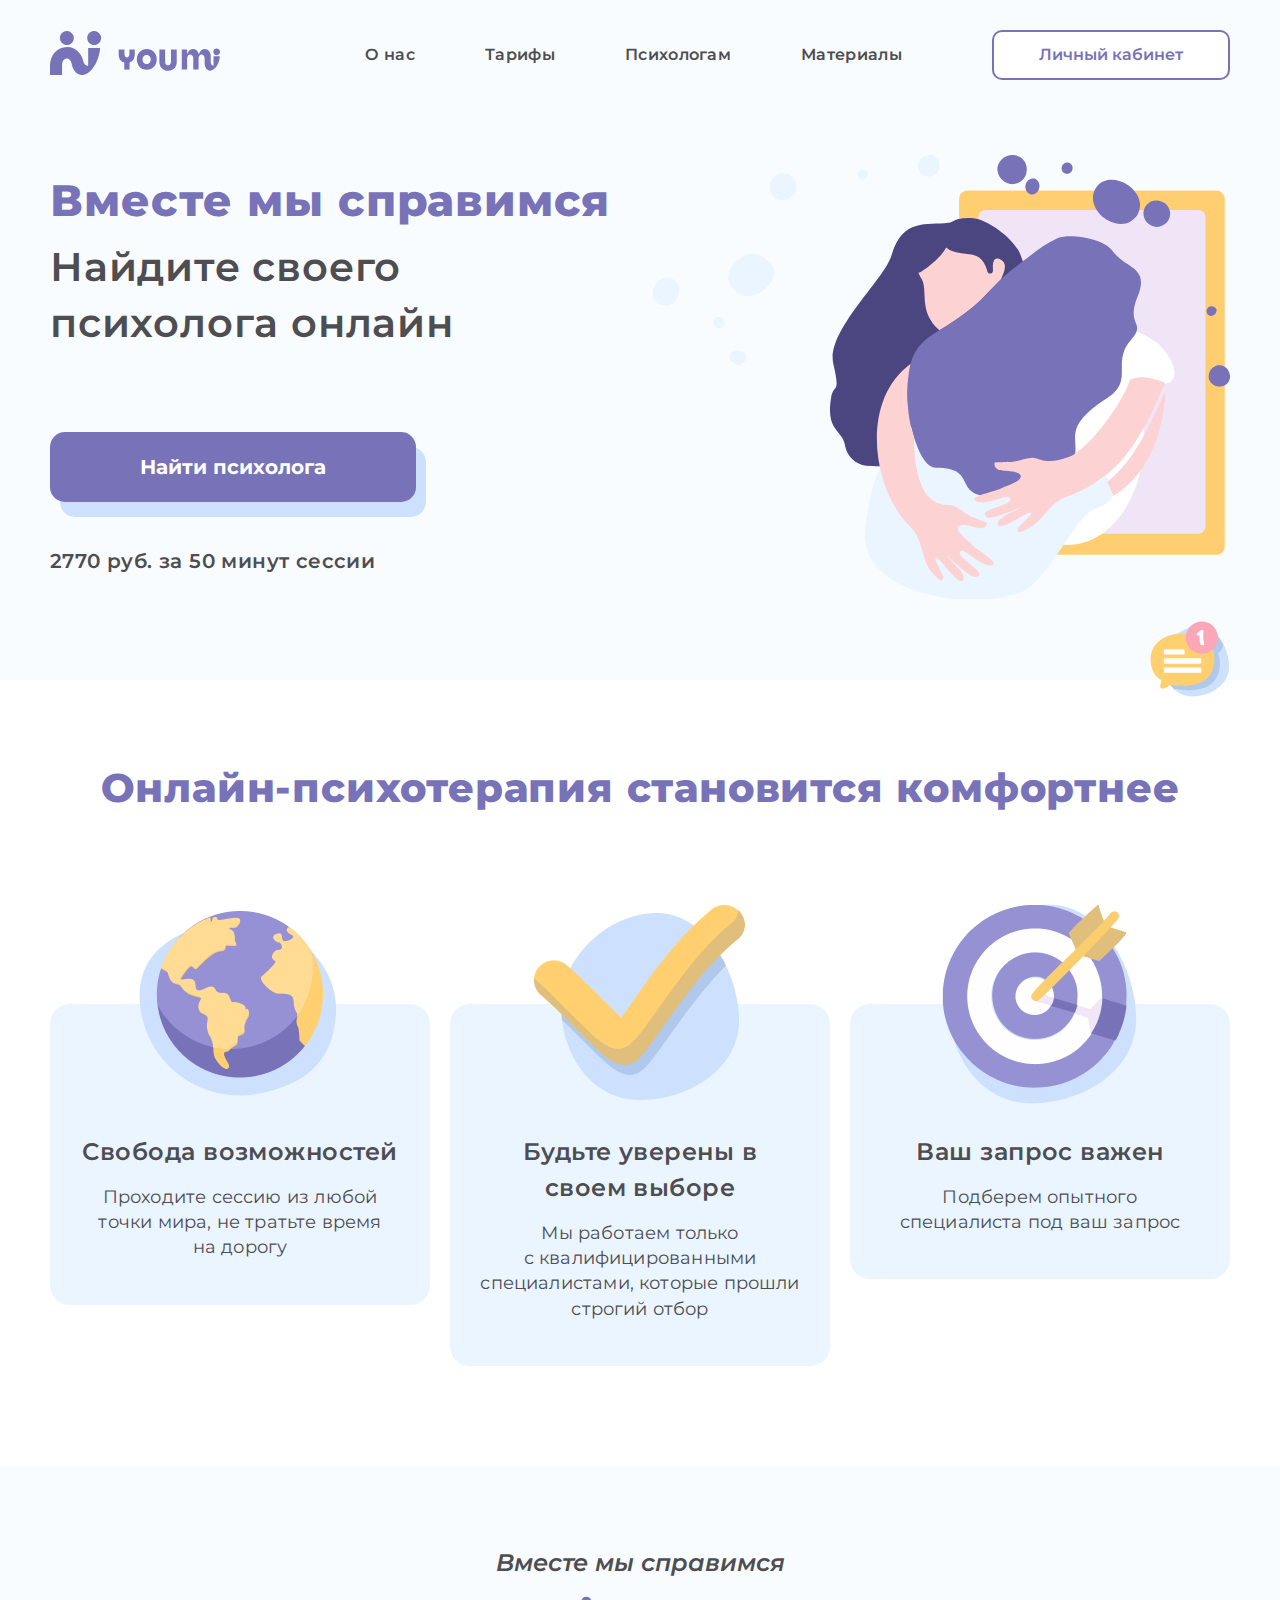
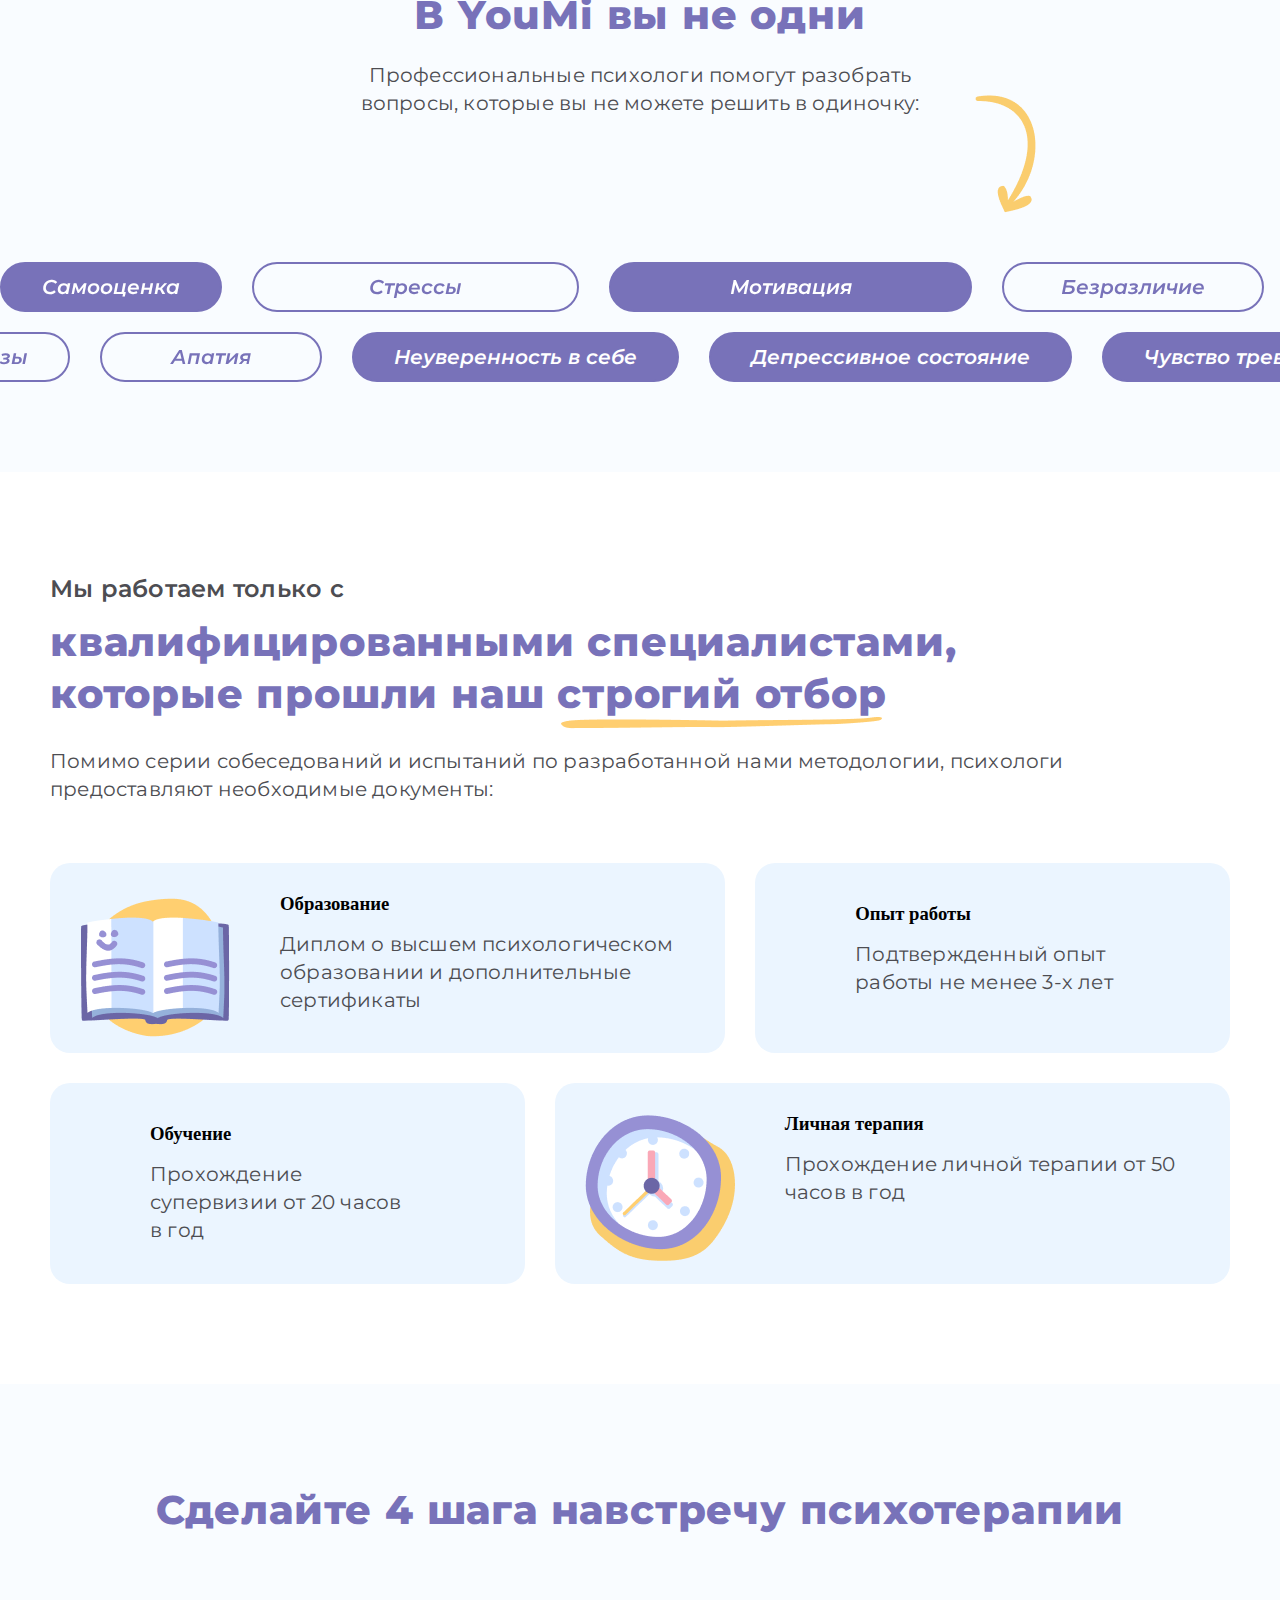
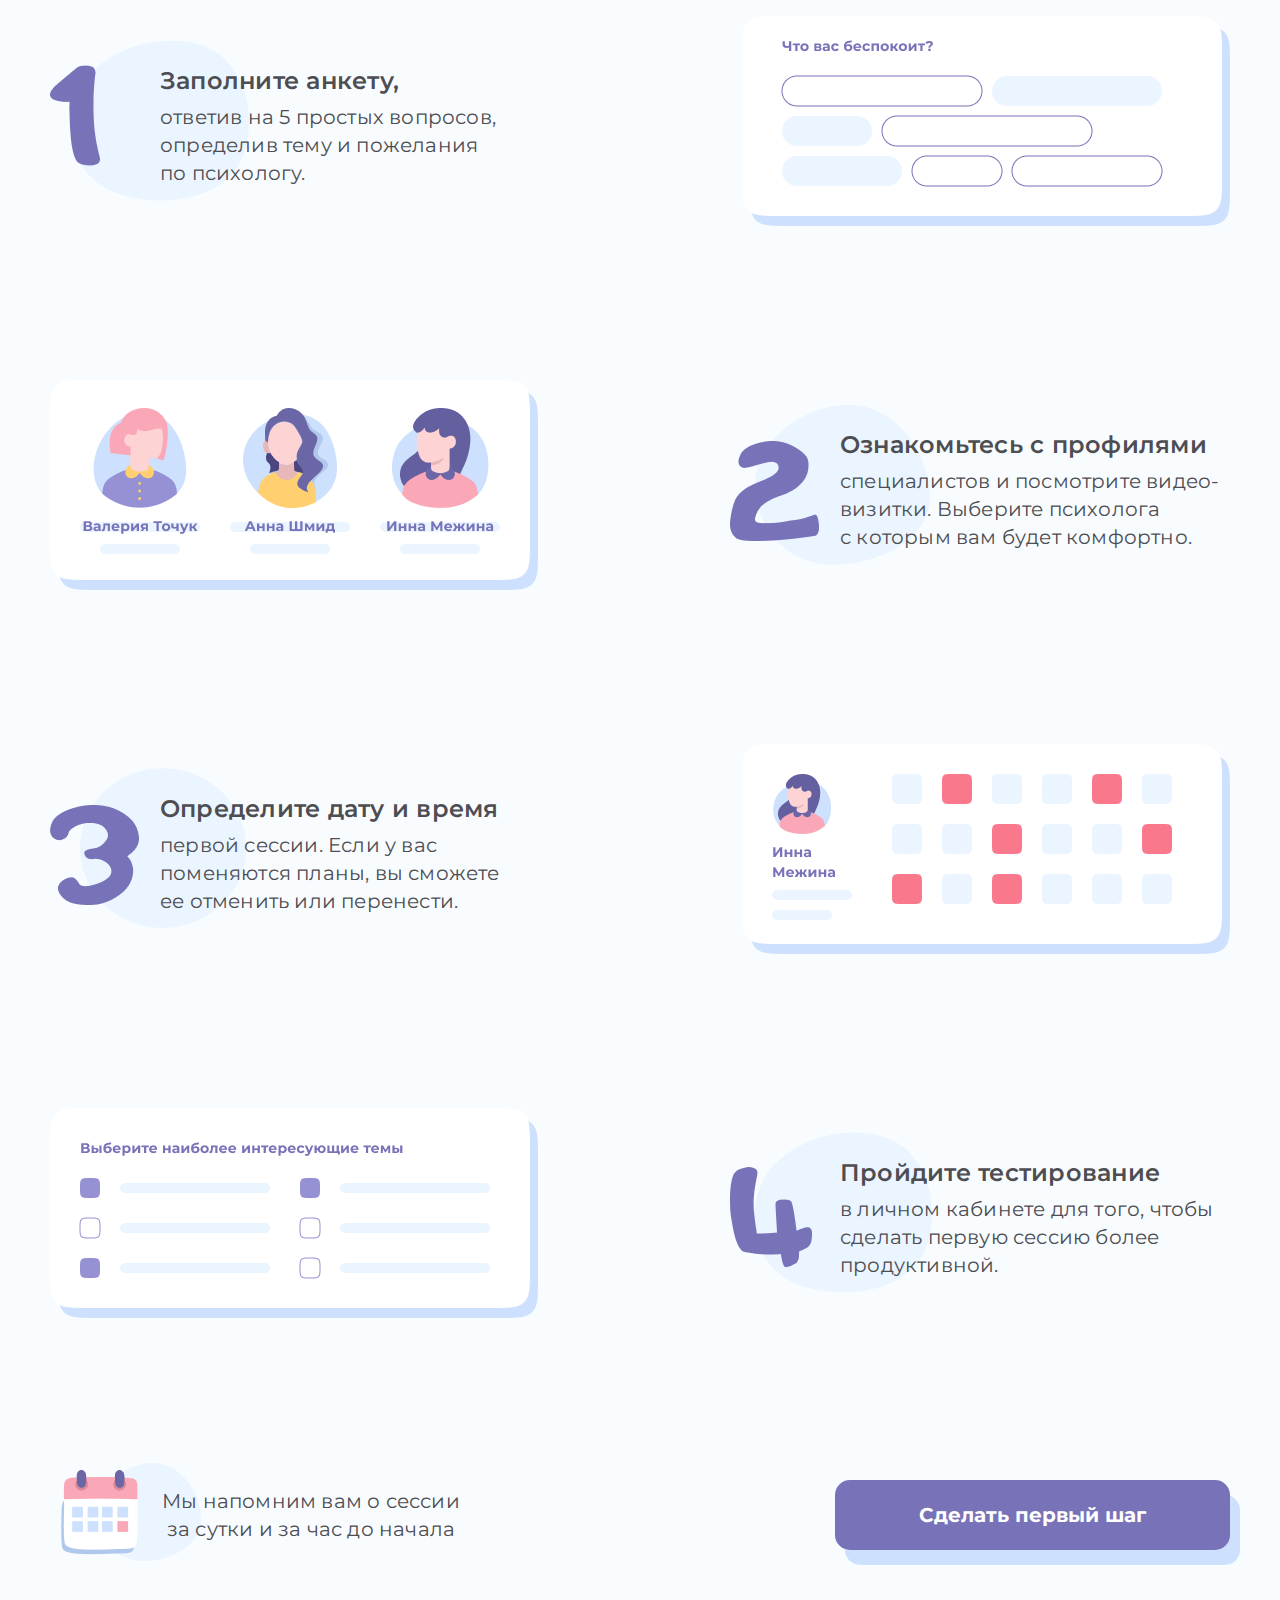
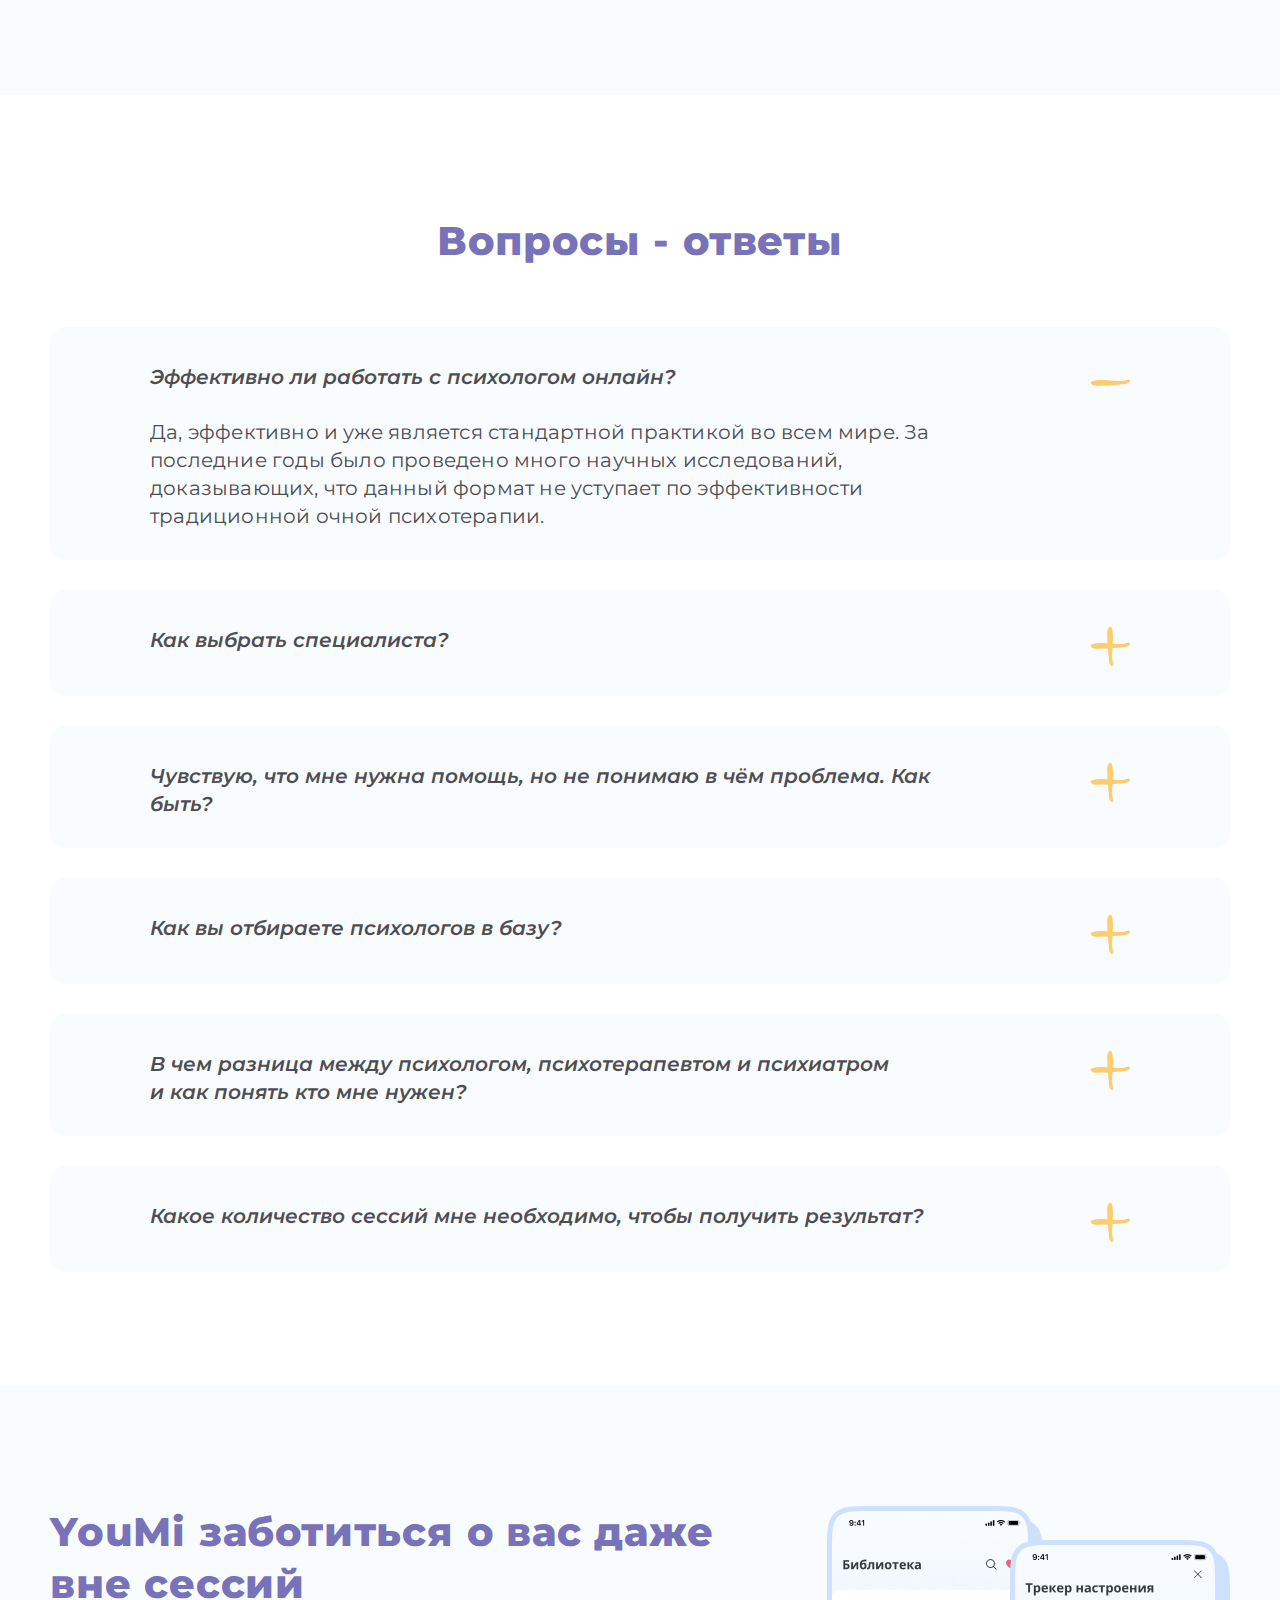
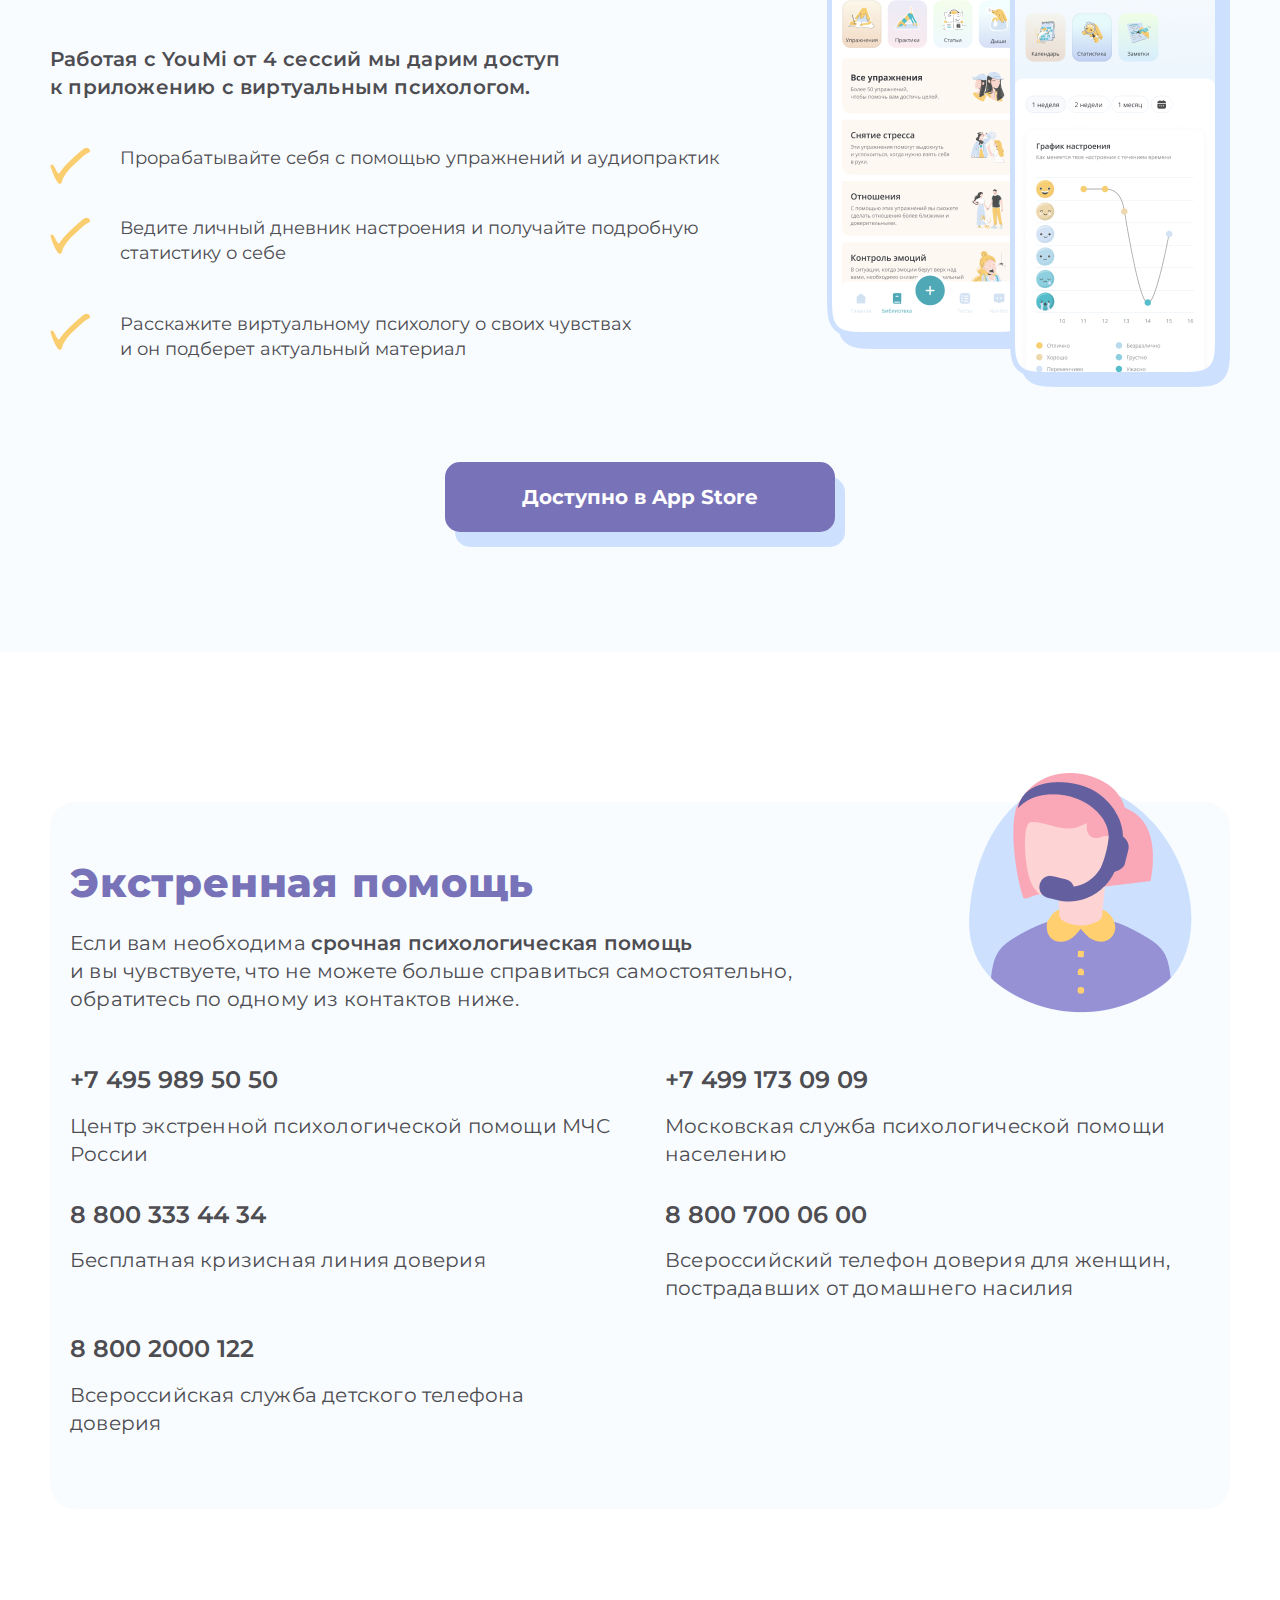
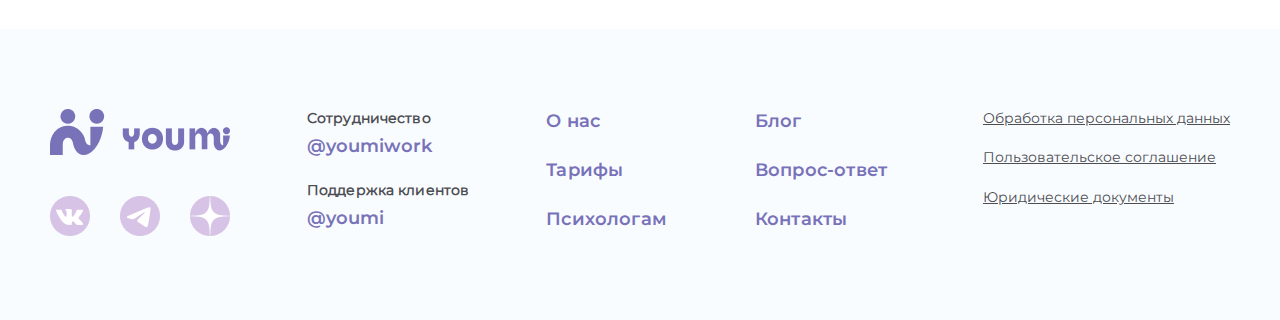
==== commit 3b1d77ac: "finish-project" ====
--- a/index.html
+++ b/index.html
@@ -11,7 +11,7 @@
     <title>Home page</title>
 </head>
 <body>
-    <header class="header">
+    <header class="header purple">
         <div class="container">
             <div class="header__body">
                 <a href="index.html" class="header__logo"><img src="img/header/logo.svg" alt=""></a>
@@ -218,8 +218,8 @@
                     <div class="step__wrapper">
                         <div class="step__row row-step">
                             <article class="row-step__content">
-                                <div class="row-step__title">Заполните анкету,</div>
-                                <div class="row-step__text text">ответив на 5 простых вопросов, определив тему и пожелания по психологу.</div>
+                                <h3 class="row-step__title">Заполните анкету,</h3>
+                                <p class="row-step__text text">ответив на 5 простых вопросов, определив тему и пожелания по психологу.</p>
                                 <picture>
                                     <source srcset="img/home-page/step/one-mini.png" media="(max-width:480px)">
                                     <img src="img/home-page/step/one.png" alt="" class="row-step__number">
@@ -234,8 +234,8 @@
                                 <img src="img/home-page/step/profile.png" alt="">
                             </div>
                             <article class="row-step__content">
-                                <div class="row-step__title">Ознакомьтесь с профилями</div>
-                                <div class="row-step__text text">специалистов и посмотрите видео-визитки. Выберите психолога с которым вам будет комфортно.</div>
+                                <h3 class="row-step__title">Ознакомьтесь с профилями</h3>
+                                <p class="row-step__text text">специалистов и посмотрите видео-визитки. Выберите психолога с которым вам будет комфортно.</p>
                                 <picture>
                                     <source srcset="img/home-page/step/two-mini.png" media="(max-width:480px)">
                                     <img src="img/home-page/step/two.png" alt="" class="row-step__number">
@@ -245,8 +245,8 @@
                         </div>
                         <div class="step__row row-step">
                             <article class="row-step__content">
-                                <div class="row-step__title">Определите дату и время</div>
-                                <div class="row-step__text text">первой сессии. Если у вас поменяются планы, вы сможете ее отменить или перенести.</div>
+                                <h3 class="row-step__title">Определите дату и время</h3>
+                                <p class="row-step__text text">первой сессии. Если у вас поменяются планы, вы сможете ее отменить или перенести.</p>
                                 <picture>
                                     <source srcset="img/home-page/step/three-mini.png" media="(max-width:480px)">
                                     <img src="img/home-page/step/three.png" alt="" class="row-step__number">
@@ -261,8 +261,8 @@
                                 <img src="img/home-page/step/text.png" alt="">
                             </div>
                             <article class="row-step__content">
-                                <div class="row-step__title">Пройдите тестирование</div>
-                                <div class="row-step__text text">в личном кабинете для того, чтобы сделать первую сессию более продуктивной.</div>
+                                <h3 class="row-step__title">Пройдите тестирование</h3>
+                                <p class="row-step__text text">в личном кабинете для того, чтобы сделать первую сессию более продуктивной.</p>
                                 <picture>
                                     <source srcset="img/home-page/step/for-mini.png" media="(max-width:480px)">
                                     <img src="img/home-page/step/for.png" alt="" class="row-step__number">
@@ -292,8 +292,8 @@
                                 </article>
                                 <div class="item-ask__icon item-ask__icon_1 open"></div>
                             </div>
-                            <div class="item-ask__text text item-ask__text_1 open">Да, эффективно и уже является стандартной практикой во всем мире. 
-                                За последние годы было проведено много научных исследований, доказывающих, что данный формат не уступает по эффективности традиционной очной психотерапии.</div>
+                            <p class="item-ask__text text item-ask__text_1 open">Да, эффективно и уже является стандартной практикой во всем мире. 
+                                За последние годы было проведено много научных исследований, доказывающих, что данный формат не уступает по эффективности традиционной очной психотерапии.</p>
                          </div>
                         <div class="ask__item item-ask item-ask_2 ">
                             <div class="item-ask__top">
@@ -302,8 +302,8 @@
                                 </article>
                                 <div class="item-ask__icon item-ask__icon_2"></div>
                             </div>
-                            <div class="item-ask__text text item-ask__text_2">Да, эффективно и уже является стандартной практикой во всем мире. 
-                                За последние годы было проведено много научных исследований, доказывающих, что данный формат не уступает по эффективности традиционной очной психотерапии.</div>
+                            <p class="item-ask__text text item-ask__text_2">Да, эффективно и уже является стандартной практикой во всем мире. 
+                                За последние годы было проведено много научных исследований, доказывающих, что данный формат не уступает по эффективности традиционной очной психотерапии.</p>
                          </div>
 
                          <div class="ask__item item-ask item-ask_3 ">
@@ -314,8 +314,8 @@
                                 </article>
                                 <div class="item-ask__icon item-ask__icon_3"></div>
                             </div>
-                            <div class="item-ask__text text item-ask__text_3">Да, эффективно и уже является стандартной практикой во всем мире. 
-                                За последние годы было проведено много научных исследований, доказывающих, что данный формат не уступает по эффективности традиционной очной психотерапии.</div>
+                            <p class="item-ask__text text item-ask__text_3">Да, эффективно и уже является стандартной практикой во всем мире. 
+                                За последние годы было проведено много научных исследований, доказывающих, что данный формат не уступает по эффективности традиционной очной психотерапии.</p>
                          </div>
 
                          <div class="ask__item item-ask item-ask_4 ">
@@ -325,8 +325,8 @@
                                 </article>
                                 <div class="item-ask__icon item-ask__icon_4"></div>
                             </div>
-                            <div class="item-ask__text text item-ask__text_4">Да, эффективно и уже является стандартной практикой во всем мире. 
-                                За последние годы было проведено много научных исследований, доказывающих, что данный формат не уступает по эффективности традиционной очной психотерапии.</div>
+                            <p class="item-ask__text text item-ask__text_4">Да, эффективно и уже является стандартной практикой во всем мире. 
+                                За последние годы было проведено много научных исследований, доказывающих, что данный формат не уступает по эффективности традиционной очной психотерапии.</p>
                          </div>
 
                          <div class="ask__item item-ask item-ask_5 ">
@@ -336,8 +336,8 @@
                                 </article>
                                 <div class="item-ask__icon item-ask__icon_5"></div>
                             </div>
-                            <div class="item-ask__text text item-ask__text_5">Да, эффективно и уже является стандартной практикой во всем мире. 
-                                За последние годы было проведено много научных исследований, доказывающих, что данный формат не уступает по эффективности традиционной очной психотерапии.</div>
+                            <p class="item-ask__text text item-ask__text_5">Да, эффективно и уже является стандартной практикой во всем мире. 
+                                За последние годы было проведено много научных исследований, доказывающих, что данный формат не уступает по эффективности традиционной очной психотерапии.</p>
                          </div>
 
                          <div class="ask__item item-ask item-ask_6 ">
@@ -347,21 +347,9 @@
                                 </article>
                                 <div class="item-ask__icon item-ask__icon_6"></div>
                             </div>
-                            <div class="item-ask__text text item-ask__text_6">Да, эффективно и уже является стандартной практикой во всем мире. 
-                                За последние годы было проведено много научных исследований, доказывающих, что данный формат не уступает по эффективности традиционной очной психотерапии.</div>
-                         </div>
-
-
-
-
-
-
-
-
-
-
-
-                        
+                            <p class="item-ask__text text item-ask__text_6">Да, эффективно и уже является стандартной практикой во всем мире. 
+                                За последние годы было проведено много научных исследований, доказывающих, что данный формат не уступает по эффективности традиционной очной психотерапии.</p>
+                         </div>
                     </div>
                     <button class="ask__button button">Больше вопросов</button>
                 </div>
@@ -424,9 +412,9 @@
         <div class="container">
             <div class="footer__body footer-flex">
                 <div class="footer-flex__wrapper">
-                    <div class="footer-flex__logo">
-                        <img src="img/footer/logo.png" alt="">
-                     </div>
+                    <a class="footer-flex__logo" href="index.html">
+                        <img src="img/footer/logo.png" alt="logo">
+                     </a>
                     <div data-da=".footer-flex, 768, 3" class="footer-flex__social" >
                         <a href="https://vk.com/"><img src="img/footer/vk.png" alt="vk"></a>
                         <a href="https://web.telegram.org/k/"><img src="img/footer/telegram.png" alt="telegram"></a>
@@ -435,11 +423,11 @@
                 </div>
                 <div class="footer-flex__email email-footer">
                     <div class="email-footer__item">
-                       <div class="email-footer__title">Сотрудничество</div>
+                       <h3 class="email-footer__title">Сотрудничество</h3>
                        <a class="email-footer__link" href="mailto:@youmiwork">@youmiwork</a>
                     </div>
                     <div class="email-footer__item">
-                        <div class="email-footer__title">Поддержка клиентов</div>
+                        <h3 class="email-footer__title">Поддержка клиентов</h3>
                         <a class="email-footer__link" href="mailto:@youmi">@youmi</a>
                     </div>
                 </div>
@@ -453,11 +441,11 @@
                         <li class="nav-footer__item"><a href="contacts.html" class="nav-footer__link" target="_blank">Контакты</a></li>
                     </ul>
                 </nav>
-                <d class="footer-flex__documentation documentation-footer">
+                <div class="footer-flex__documentation documentation-footer">
                     <a href="#" class="documentation-footer__link">Обработка персональных данных</a>
                     <a href="#" class="documentation-footer__link">Пользовательское соглашение</a>
                     <a href="#" class="documentation-footer__link">Юридические документы</a>
-                </d>
+                </div>
             </div>
         </div>
     </footer>
--- a/css/style.css
+++ b/css/style.css
@@ -127,6 +127,11 @@
     box-shadow: 5px 10px 0px #CDE1FF;
   }
 }
+@media screen and (max-width: 480px) {
+  .button {
+    min-height: 50px;
+  }
+}
 @media screen and (max-width: 360px) {
   .button {
     font-size: 16px;
@@ -140,9 +145,9 @@
   letter-spacing: 0.02em;
   color: #7872B9;
 }
-@media screen and (max-width: 640px) {
+@media screen and (max-width: 480px) {
   .title {
-    font-size: 18px;
+    font-size: 20px;
   }
 }
 
@@ -157,4 +162,12 @@
   .text {
     font-size: 14px;
   }
+}
+
+.reverse {
+  flex-direction: row-reverse;
+}
+
+.purple {
+  background: #F9FCFF;
 }--- a/css/header.css
+++ b/css/header.css
@@ -17,7 +17,6 @@
 
 .header {
   padding-top: 30px;
-  background: #F9FCFF;
 }
 .header__body {
   display: flex;
--- a/css/home-page.css
+++ b/css/home-page.css
@@ -43,8 +43,8 @@
 }
 @media screen and (max-width: 768px) {
   .meet__content {
-    text-align: center;
-    align-items: center;
+    text-align: left;
+    align-items: left;
   }
 }
 .meet__image {
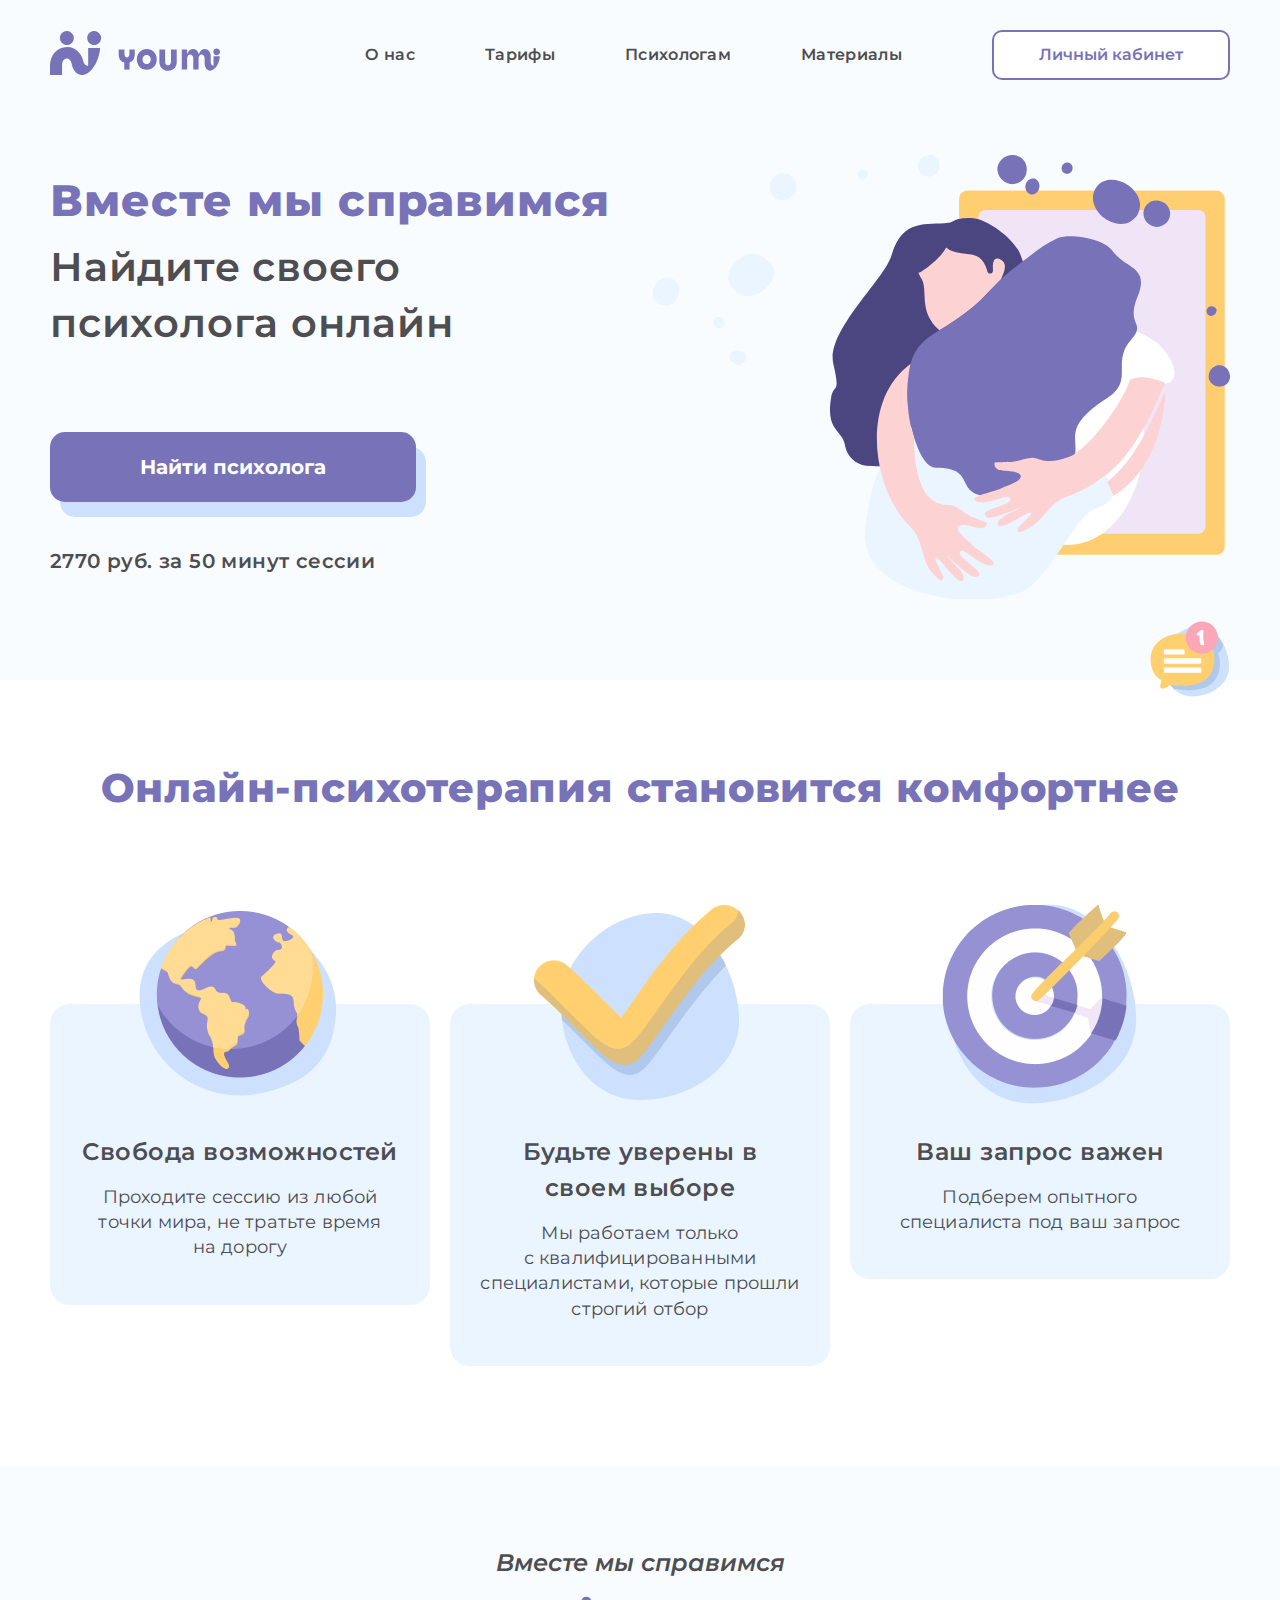
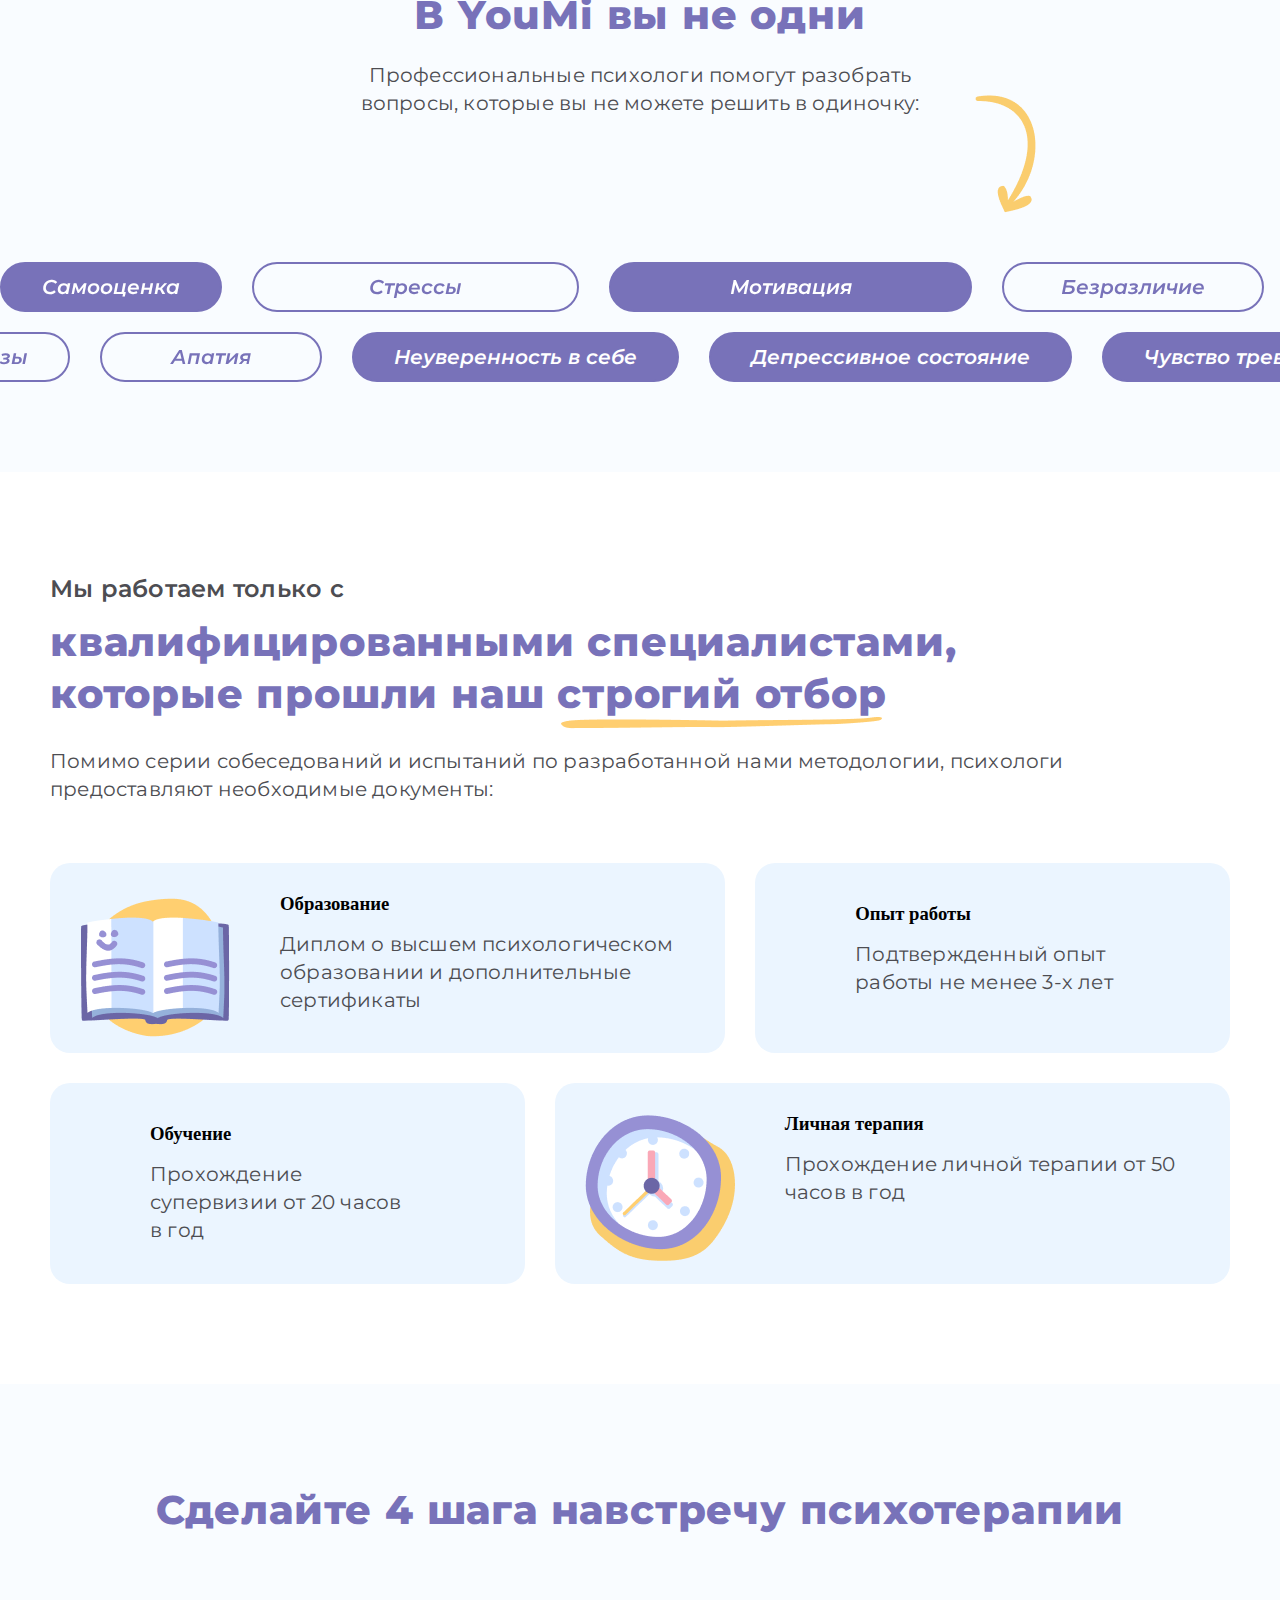
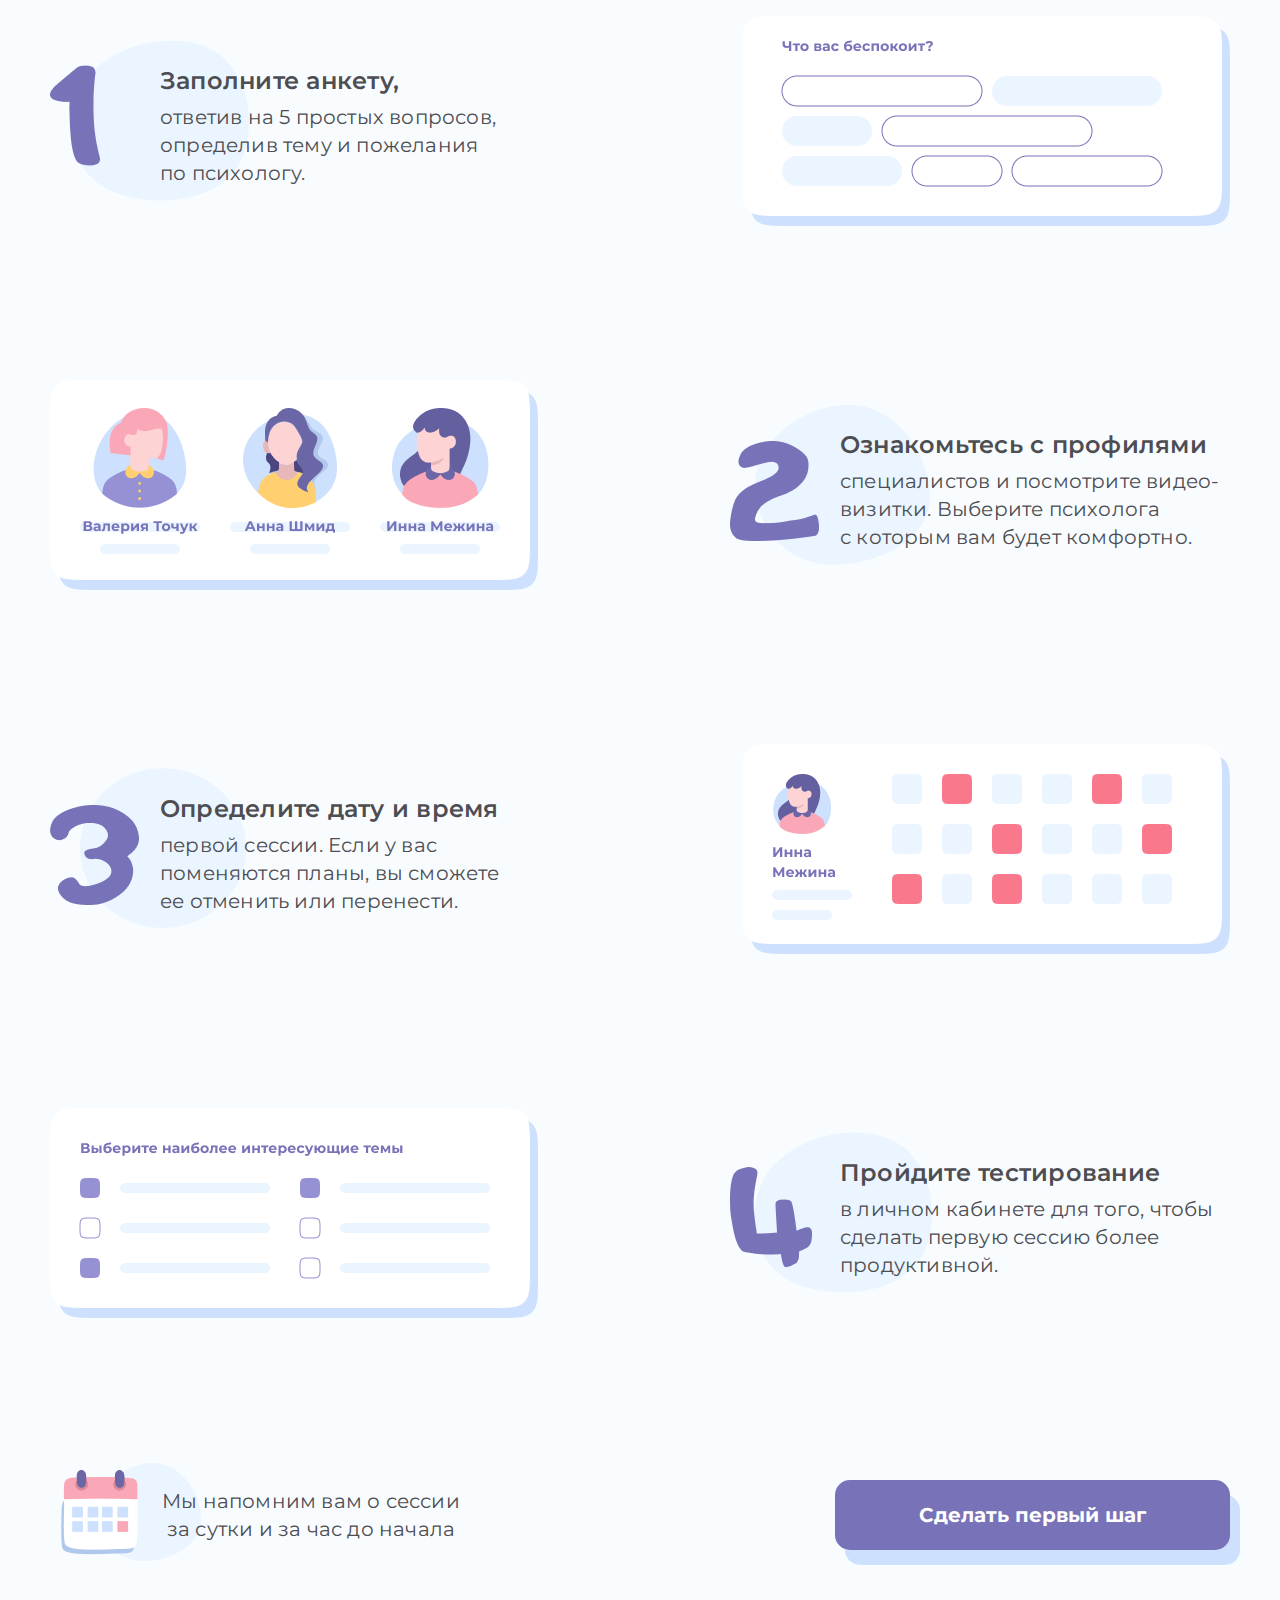
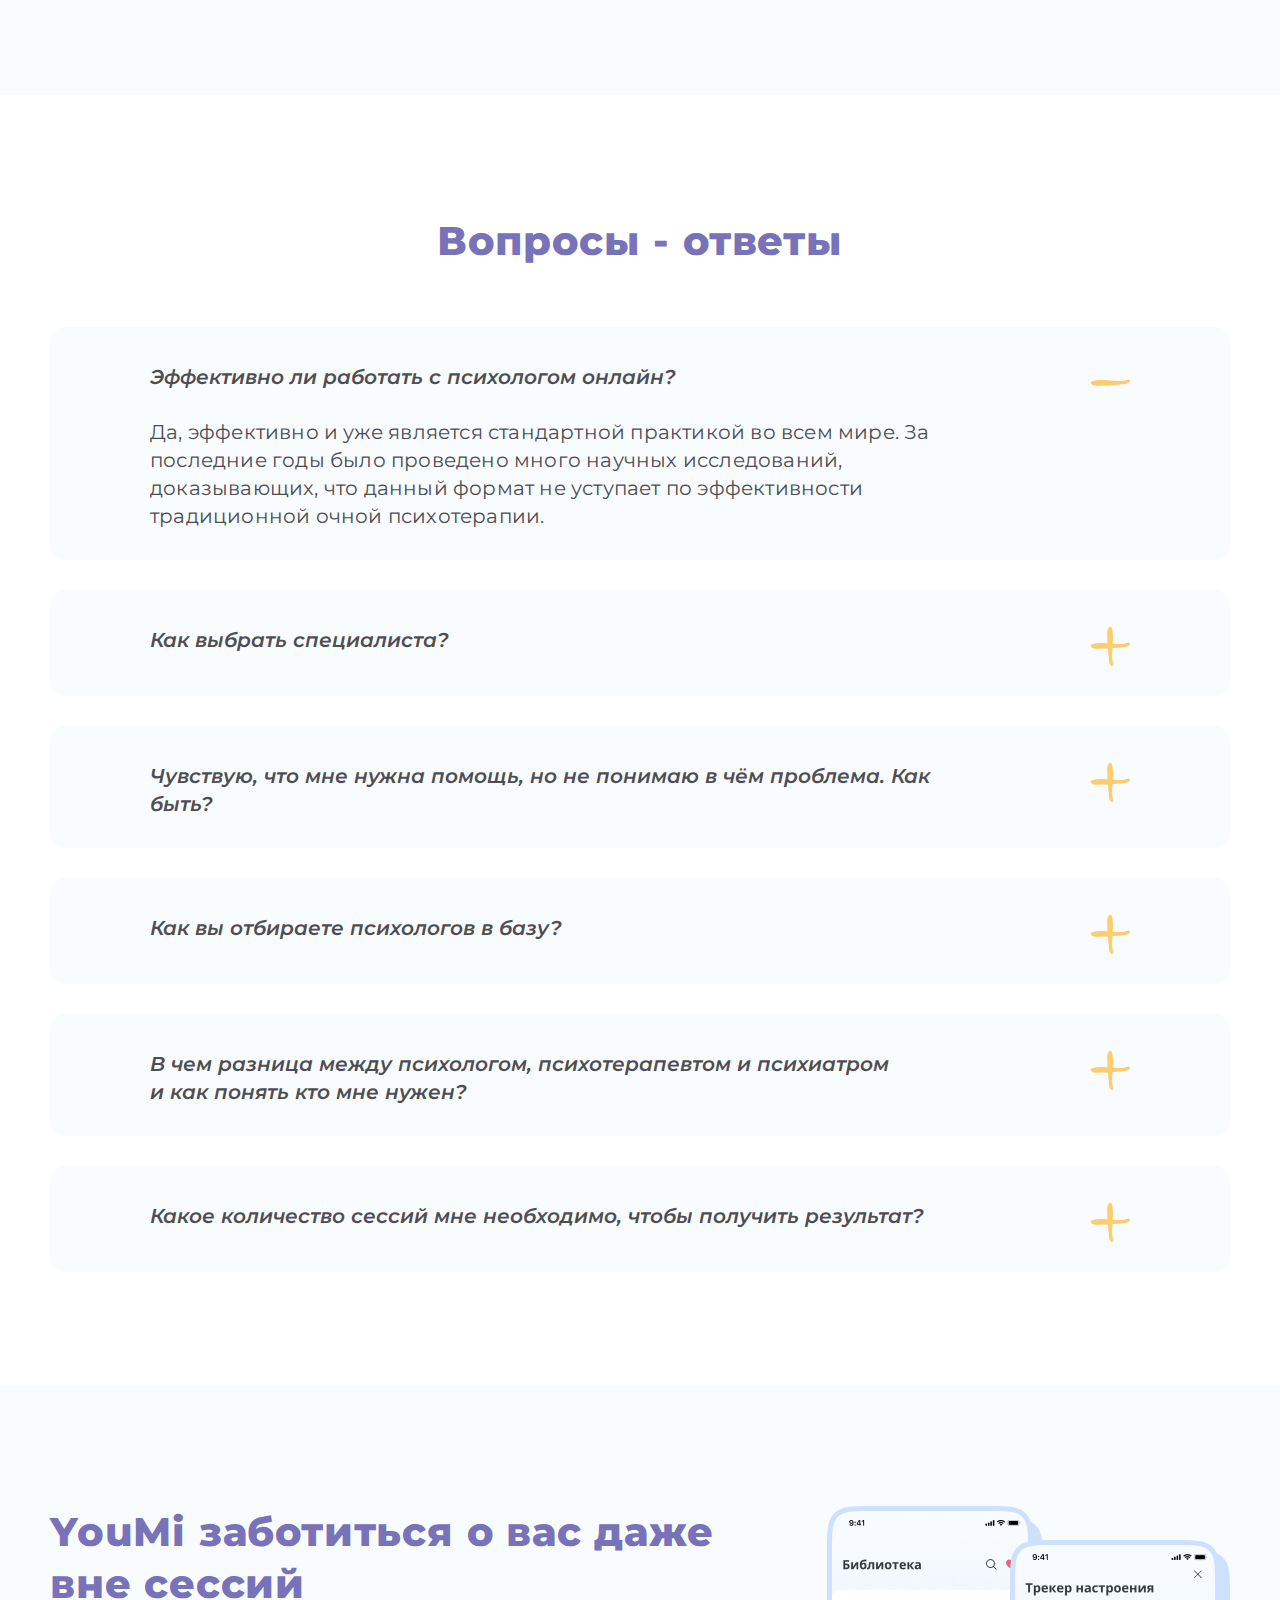
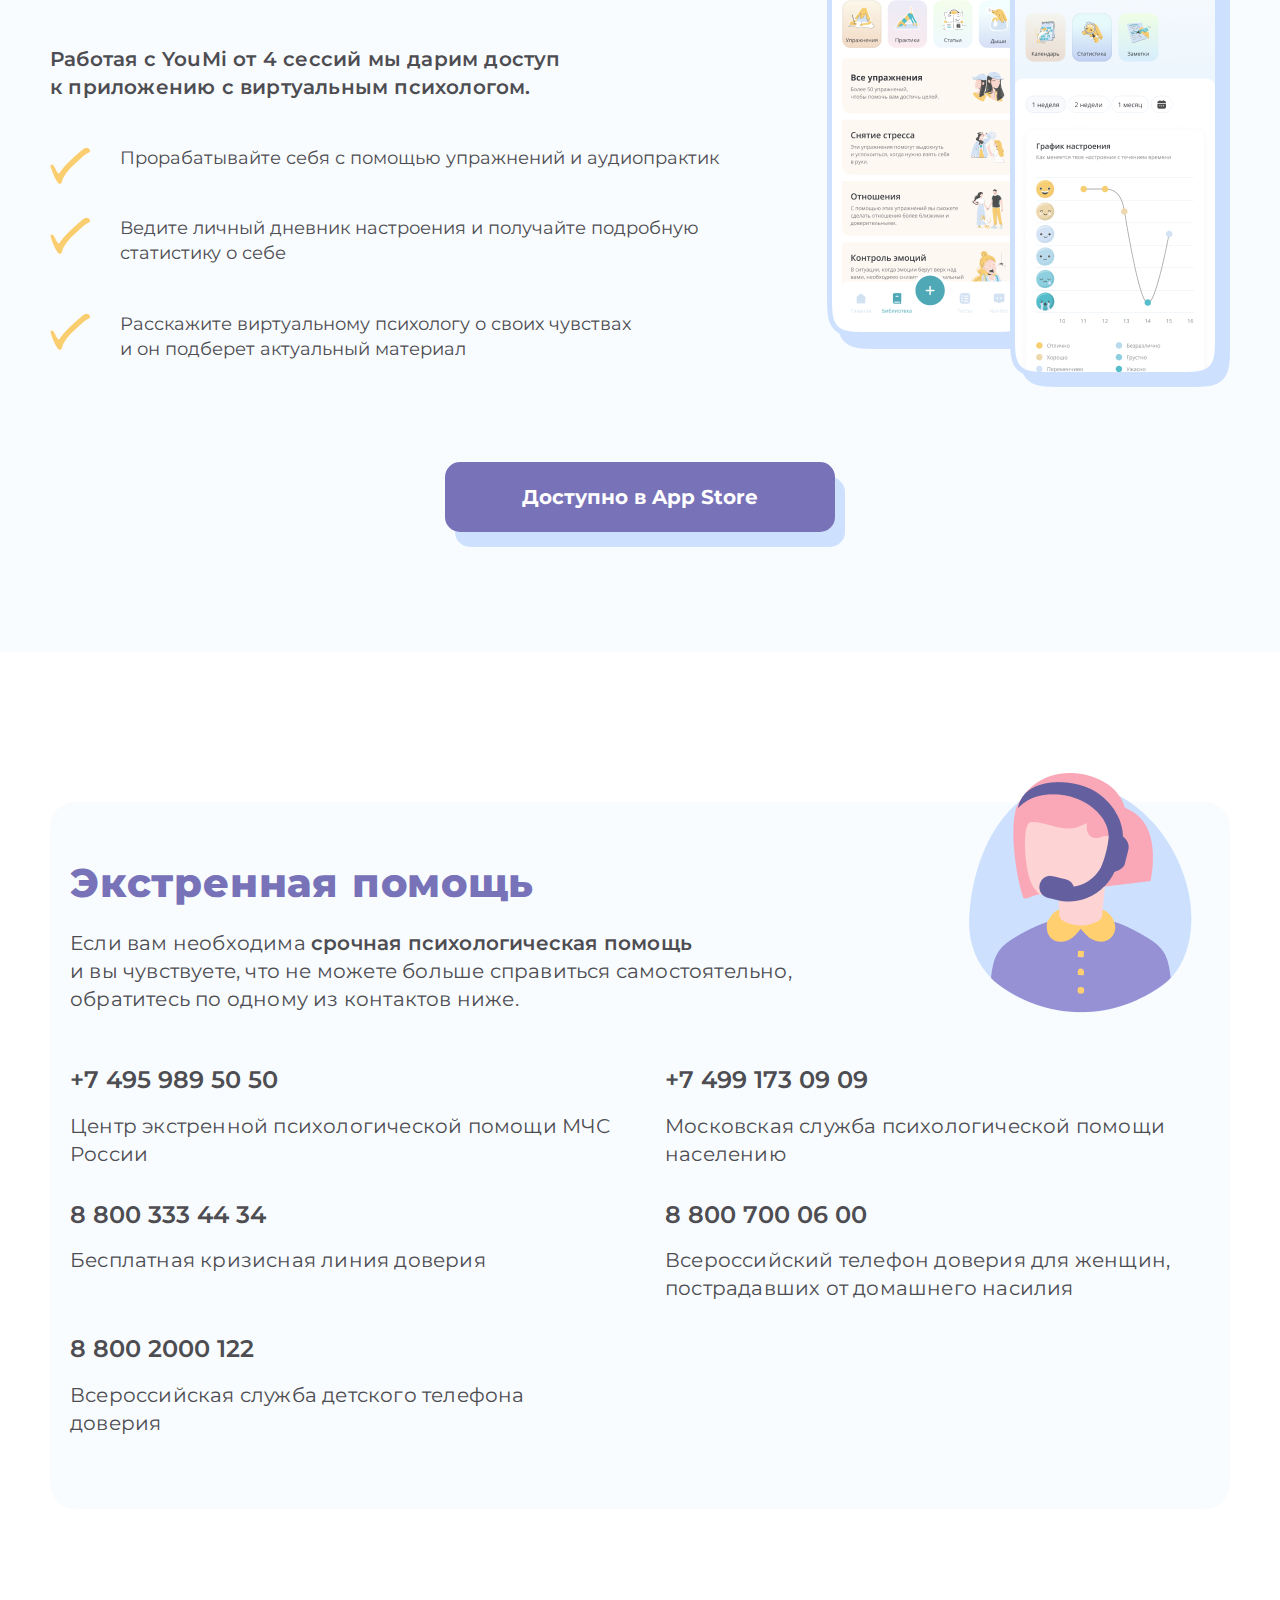
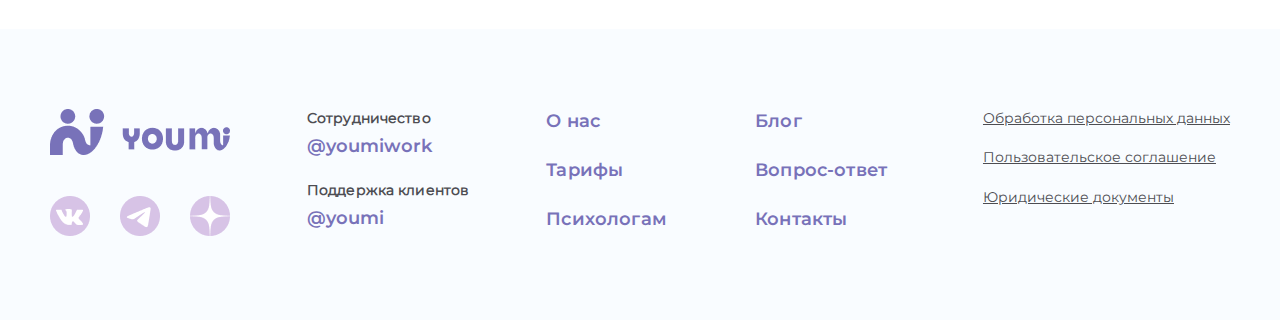
==== commit 7545b458: "correct-my-project" ====
--- a/index.html
+++ b/index.html
@@ -14,14 +14,14 @@
     <header class="header purple">
         <div class="container">
             <div class="header__body">
-                <a href="index.html" class="header__logo"><img src="img/header/logo.svg" alt=""></a>
+                <a href="index.html" class="header__logo"><img src="img/header/logo.svg" alt="logo"></a>
                 <nav class="header__menu menu">
                     <div class="menu__wrapper">
                         <ul class="menu__list">
                             <li class="menu__item"><a href="about-us.html" class="menu__link" target="_blank">О нас</a></li>
                             <li class="menu__item"><a href="rates.html" class="menu__link" target="_blank">Тарифы</a></li>
                             <li class="menu__item"><a href="psychologists.html" class="menu__link" target="_blank">Психологам</a></li>
-                            <li class="menu__item"><a href="#" class="menu__link" target="_blank">Материалы</a></li>
+                            <li class="menu__item"><a href="new-year.html" class="menu__link" target="_blank">Материалы</a></li>
                         </ul>
                         <button class="menu__button">Личный кабинет</button>
                     </div>
@@ -415,7 +415,7 @@
                     <a class="footer-flex__logo" href="index.html">
                         <img src="img/footer/logo.png" alt="logo">
                      </a>
-                    <div data-da=".footer-flex, 768, 3" class="footer-flex__social" >
+                    <div data-da=".footer-flex, 360, 3" class="footer-flex__social" >
                         <a href="https://vk.com/"><img src="img/footer/vk.png" alt="vk"></a>
                         <a href="https://web.telegram.org/k/"><img src="img/footer/telegram.png" alt="telegram"></a>
                         <a href="https://dzen.ru/"><img src="img/footer/dzen.png" alt="dzen"></a>
--- a/css/style.css
+++ b/css/style.css
@@ -81,11 +81,6 @@
   padding: 0 15px;
   margin: 0 auto;
 }
-@media screen and (max-width: 768px) {
-  .container {
-    padding: 0 30px;
-  }
-}
 
 .ibg {
   position: relative;
@@ -145,6 +140,11 @@
   letter-spacing: 0.02em;
   color: #7872B9;
 }
+@media screen and (max-width: 768px) {
+  .title {
+    font-size: 30px;
+  }
+}
 @media screen and (max-width: 480px) {
   .title {
     font-size: 20px;
--- a/css/footer.css
+++ b/css/footer.css
@@ -19,6 +19,11 @@
   padding: 80px 0;
   background: #F9FCFF;
 }
+@media screen and (max-width: 768px) {
+  .footer {
+    padding: 40px 0;
+  }
+}
 
 .footer-flex {
   display: flex;
@@ -34,6 +39,16 @@
          column-gap: 0;
   }
 }
+@media screen and (max-width: 600px) {
+  .footer-flex {
+    justify-content: center;
+  }
+}
+@media screen and (max-width: 360px) {
+  .footer-flex {
+    justify-content: flex-start;
+  }
+}
 .footer-flex__wrapper {
   display: flex;
   flex-direction: column;
@@ -45,6 +60,11 @@
     flex: 0 0 50%;
   }
 }
+@media screen and (max-width: 600px) {
+  .footer-flex__wrapper {
+    flex: 0 0 auto;
+  }
+}
 .footer-flex__social {
   display: flex;
   -moz-column-gap: 30px;
@@ -62,7 +82,7 @@
     flex: 0 1 50%;
   }
 }
-@media screen and (max-width: 768px) {
+@media screen and (max-width: 600px) {
   .footer-flex__email {
     flex: 0 1 100%;
   }
@@ -75,6 +95,24 @@
   display: flex;
   flex-direction: column;
   row-gap: 21px;
+}
+@media screen and (max-width: 600px) {
+  .email-footer {
+    flex-direction: row;
+    justify-content: center;
+    -moz-column-gap: 20px;
+         column-gap: 20px;
+  }
+}
+@media screen and (max-width: 360px) {
+  .email-footer {
+    flex-direction: column;
+  }
+}
+@media screen and (max-width: 600px) {
+  .email-footer__item:first-child {
+    padding-right: 10px;
+  }
 }
 .email-footer__title {
   font-family: var(--font-montserrat-norms-regular);
@@ -104,7 +142,7 @@
     flex: 0 0 50%;
   }
 }
-@media screen and (max-width: 768px) {
+@media screen and (max-width: 600px) {
   .nav-footer {
     flex: 0 0 100%;
   }
@@ -113,18 +151,22 @@
   display: flex;
   flex-wrap: wrap;
   row-gap: 24px;
-  justify-content: center;
-}
-@media screen and (max-width: 768px) {
+  justify-content: space-between;
+}
+@media screen and (max-width: 540px) {
   .nav-footer__list {
     width: 100%;
-    max-width: 330px;
-  }
-}
-.nav-footer__item {
-  flex: 0 50%;
-}
-@media screen and (min-width: 769px) {
+    max-width: 300px;
+    margin: 0 auto;
+  }
+}
+@media screen and (max-width: 360px) {
+  .nav-footer__list {
+    max-width: auto;
+    margin: 0;
+  }
+}
+@media screen and (min-width: 601px) {
   .nav-footer__item:nth-child(even) {
     flex: 0 0 42%;
   }
@@ -133,6 +175,16 @@
   }
 }
 @media screen and (max-width: 768px) {
+  .nav-footer__item {
+    flex: 0 0 33%;
+    padding-right: 10px;
+  }
+}
+@media screen and (max-width: 540px) {
+  .nav-footer__item {
+    flex: 0 0 50%;
+    padding-right: 0;
+  }
   .nav-footer__item:nth-child(odd) {
     padding-right: 10px;
   }
@@ -159,6 +211,16 @@
   flex-direction: column;
   row-gap: 20px;
 }
+@media screen and (max-width: 600px) {
+  .documentation-footer {
+    text-align: center;
+  }
+}
+@media screen and (max-width: 360px) {
+  .documentation-footer {
+    text-align: left;
+  }
+}
 .documentation-footer__link {
   font-family: var(--font-montserrat-norms-regular);
   font-size: 14px;
